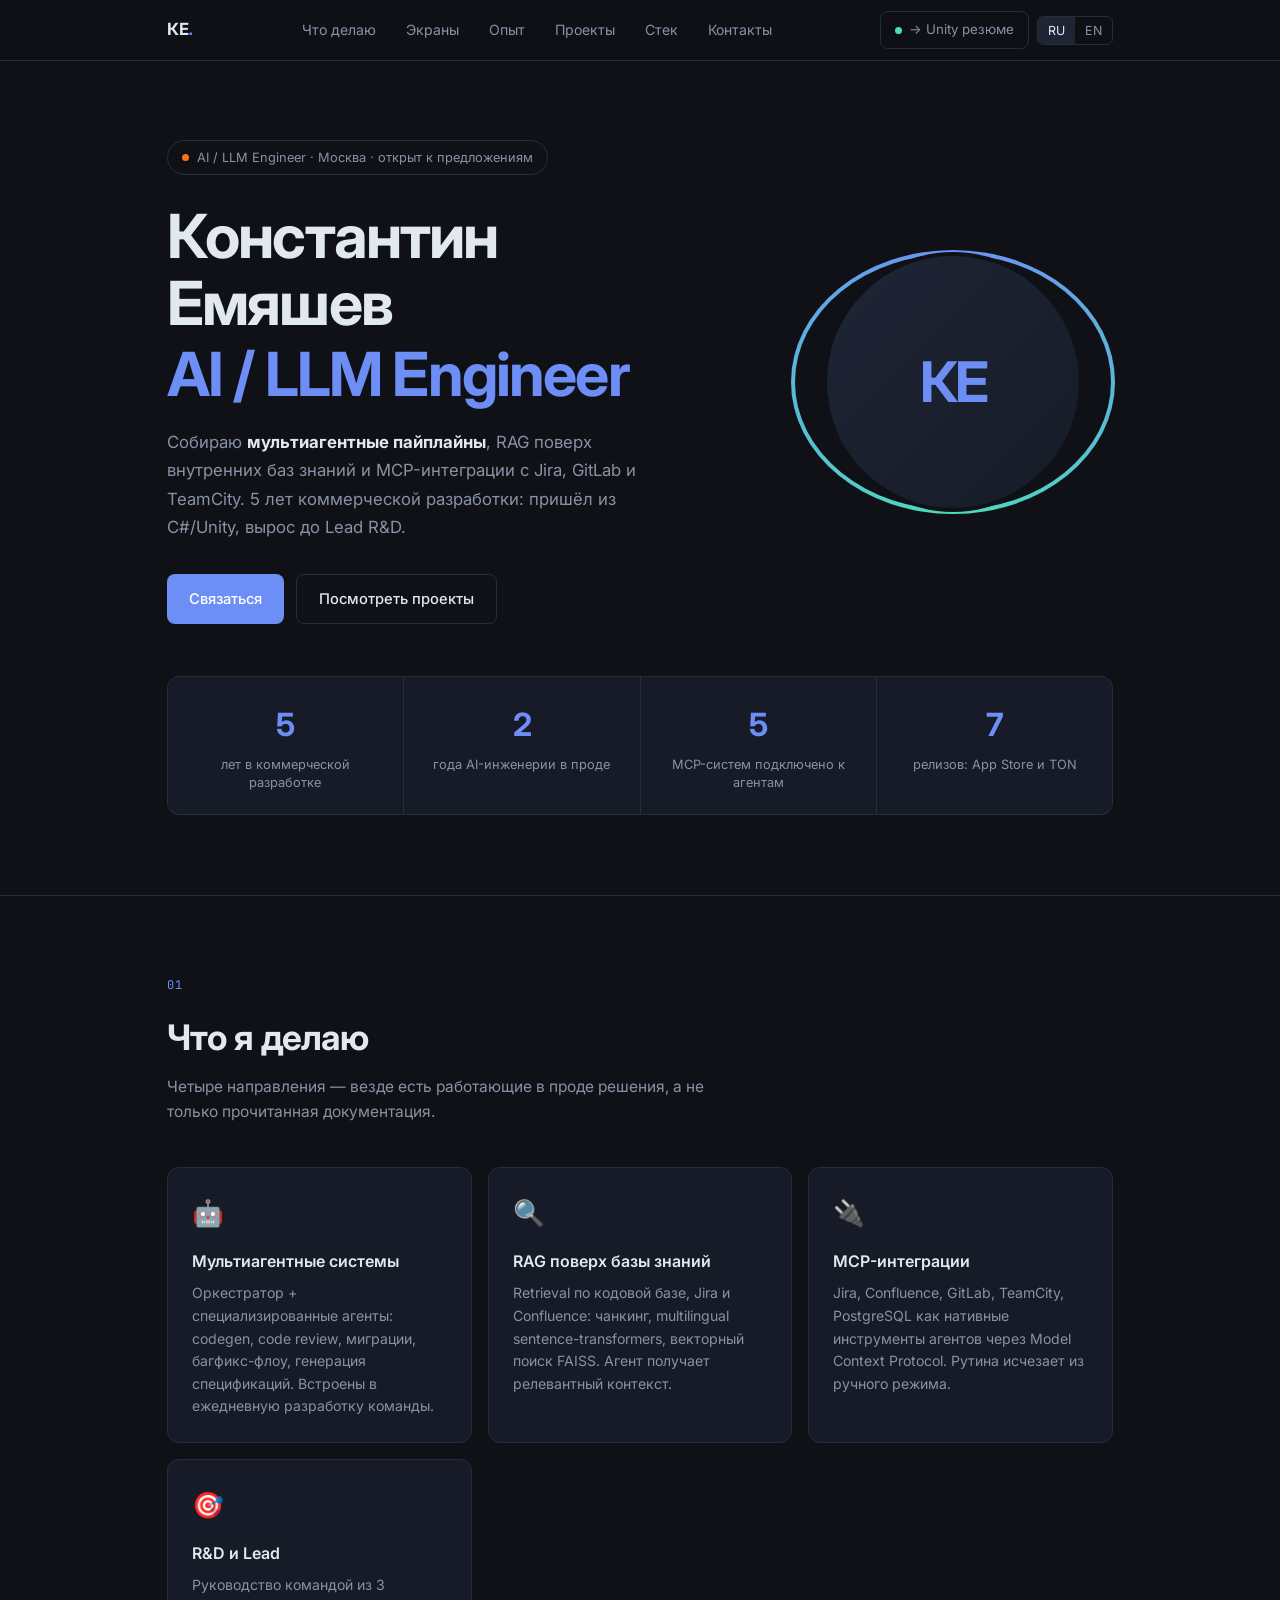
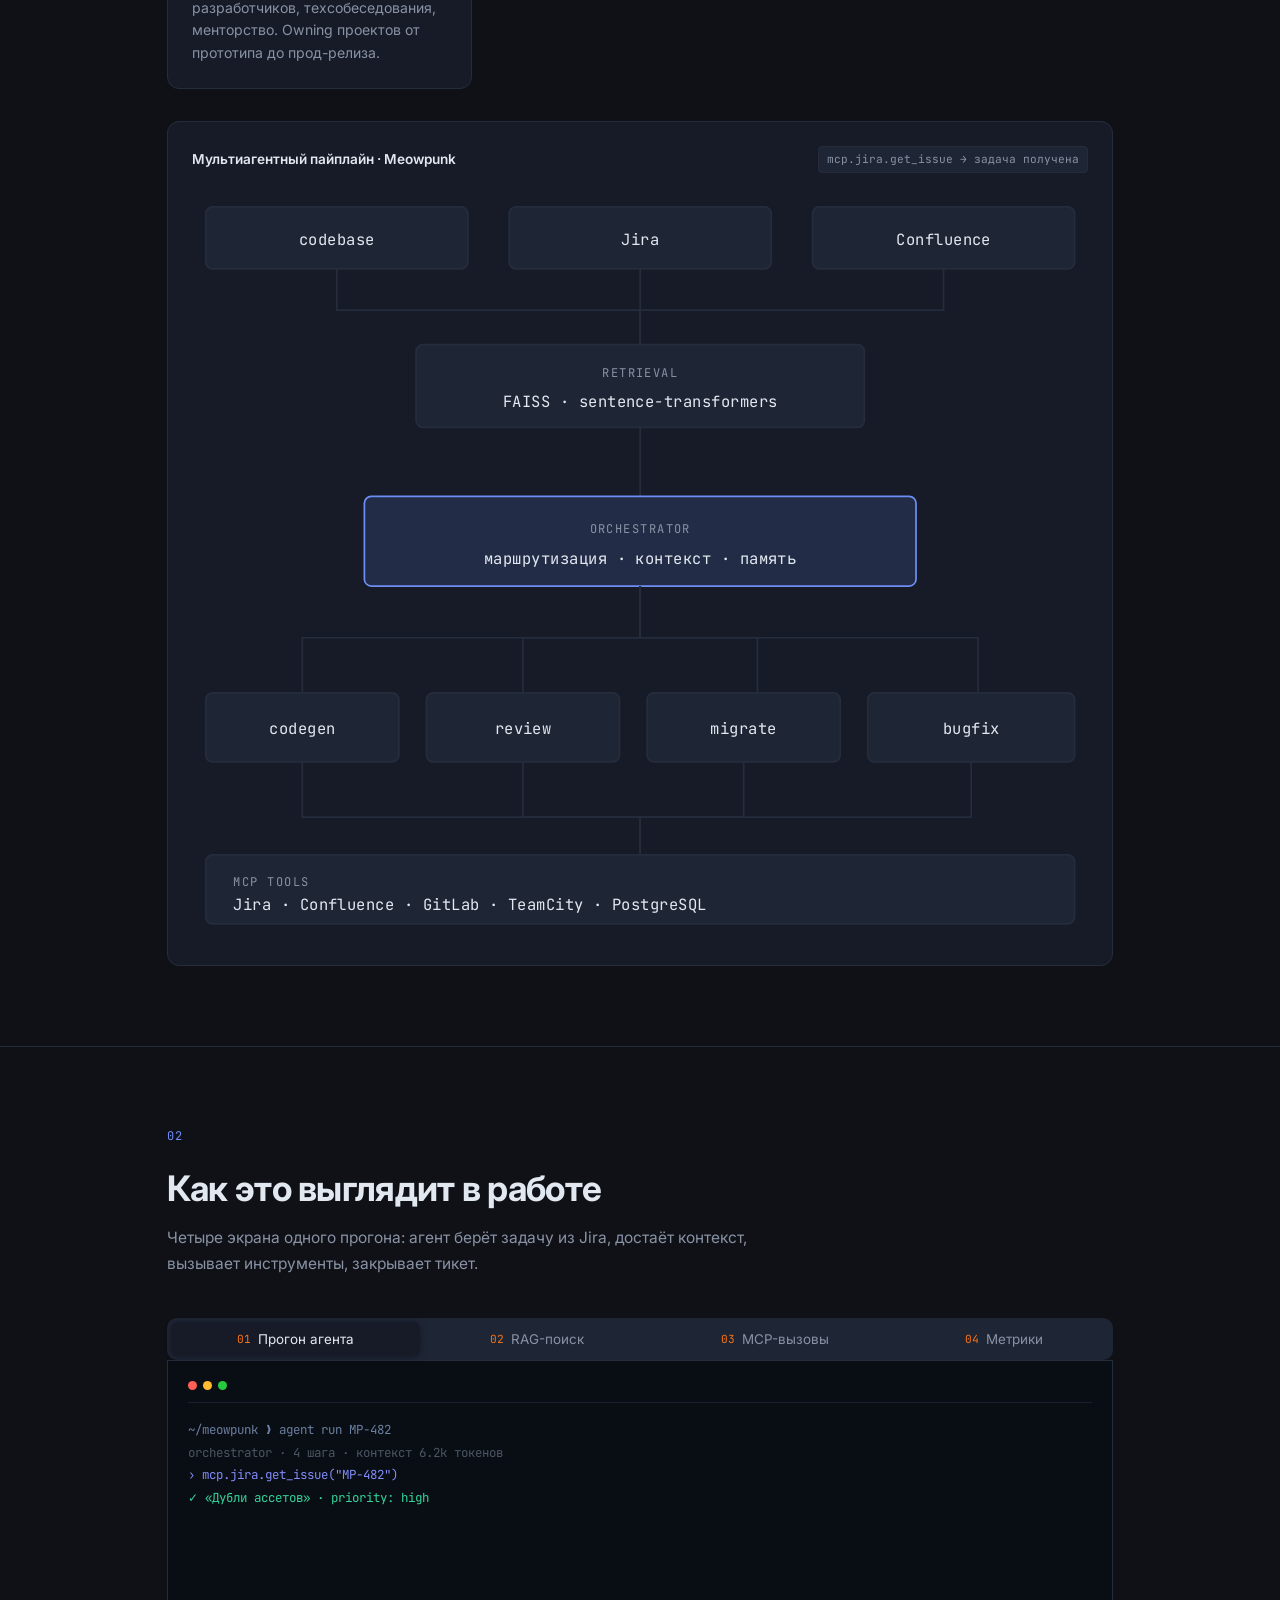
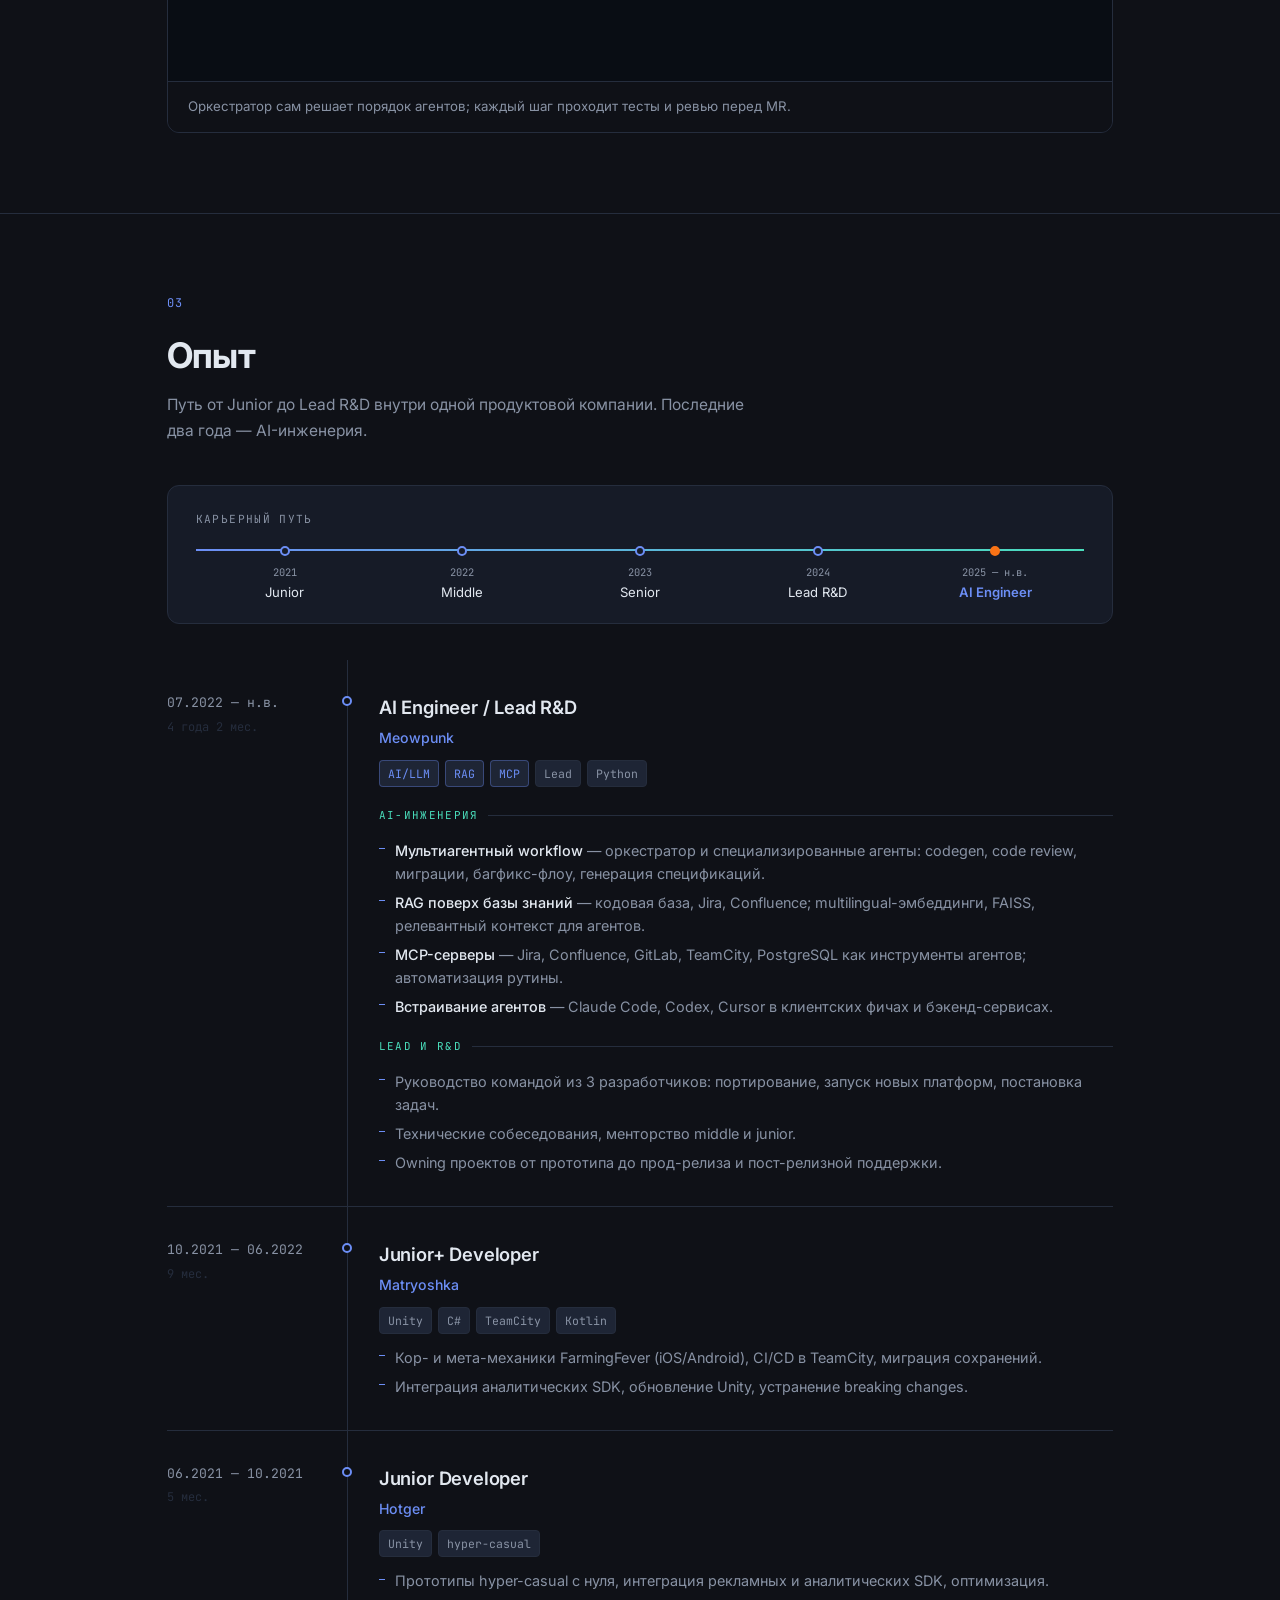
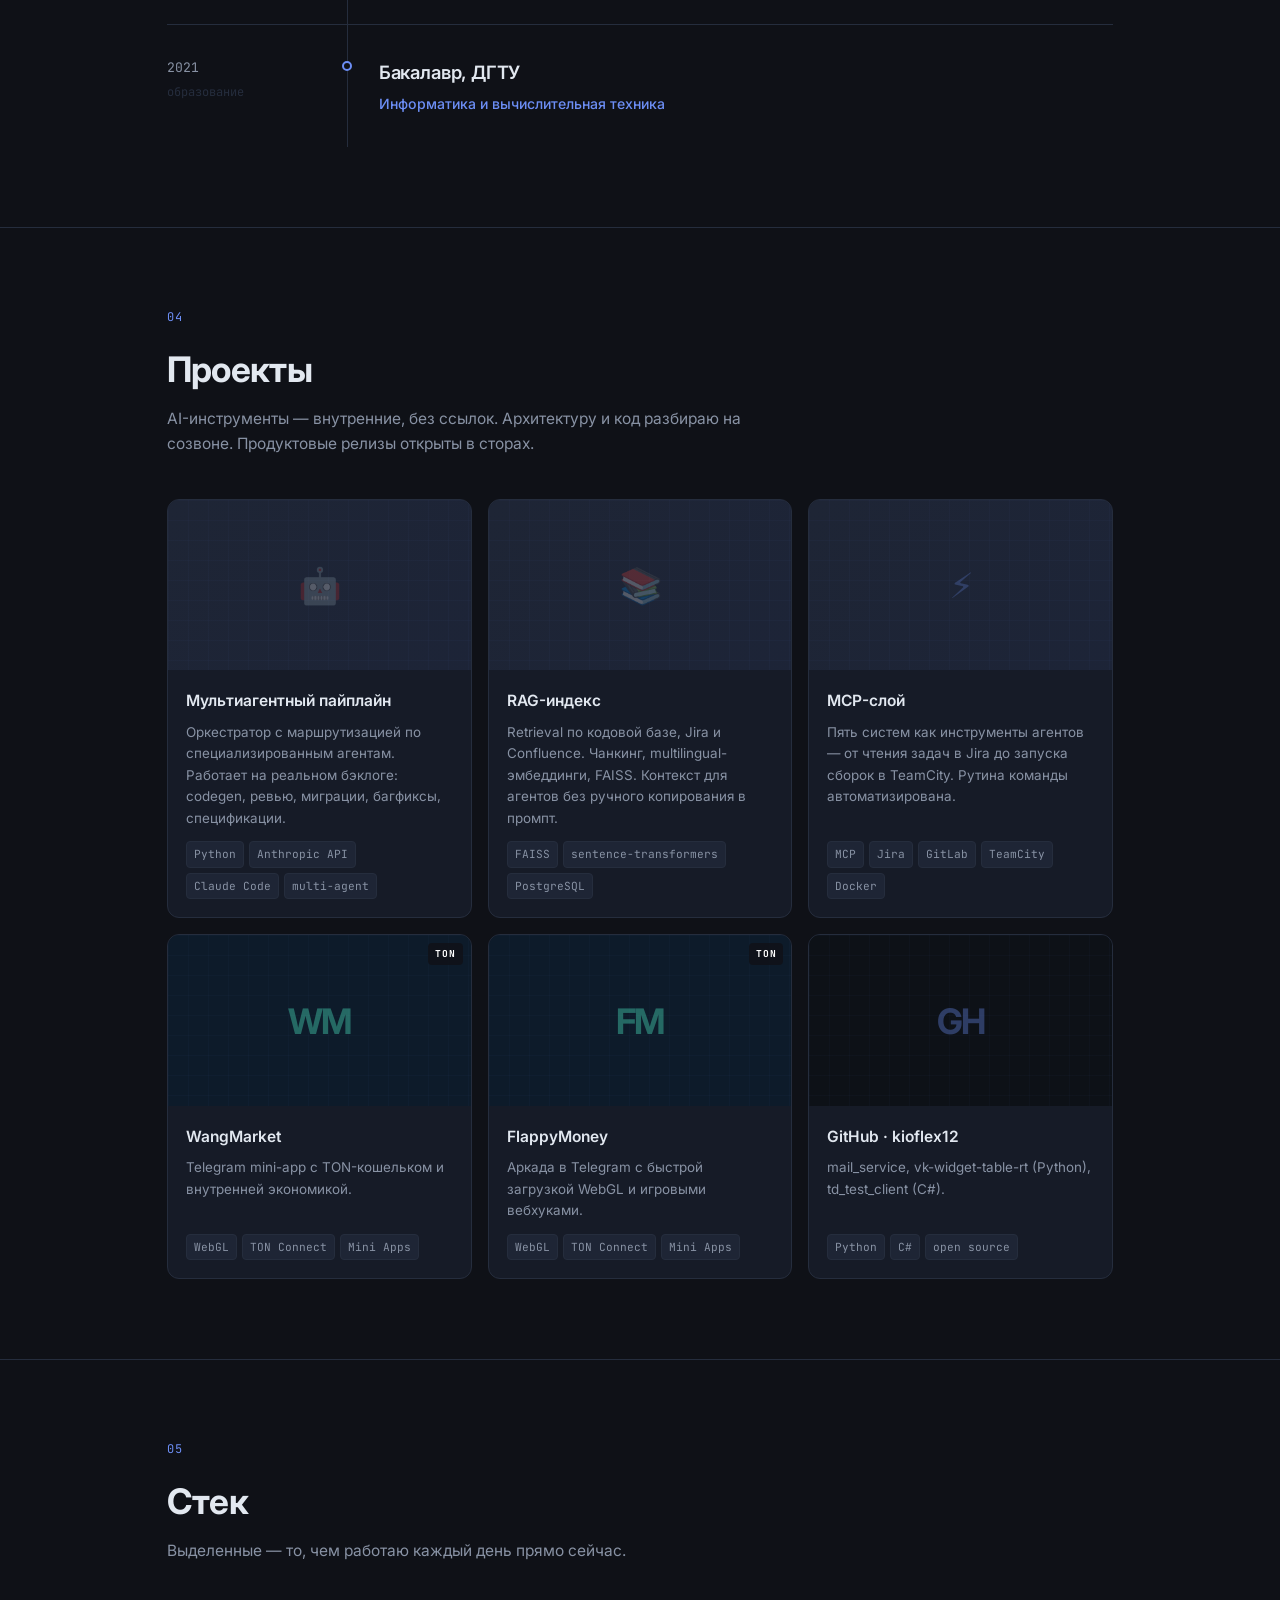
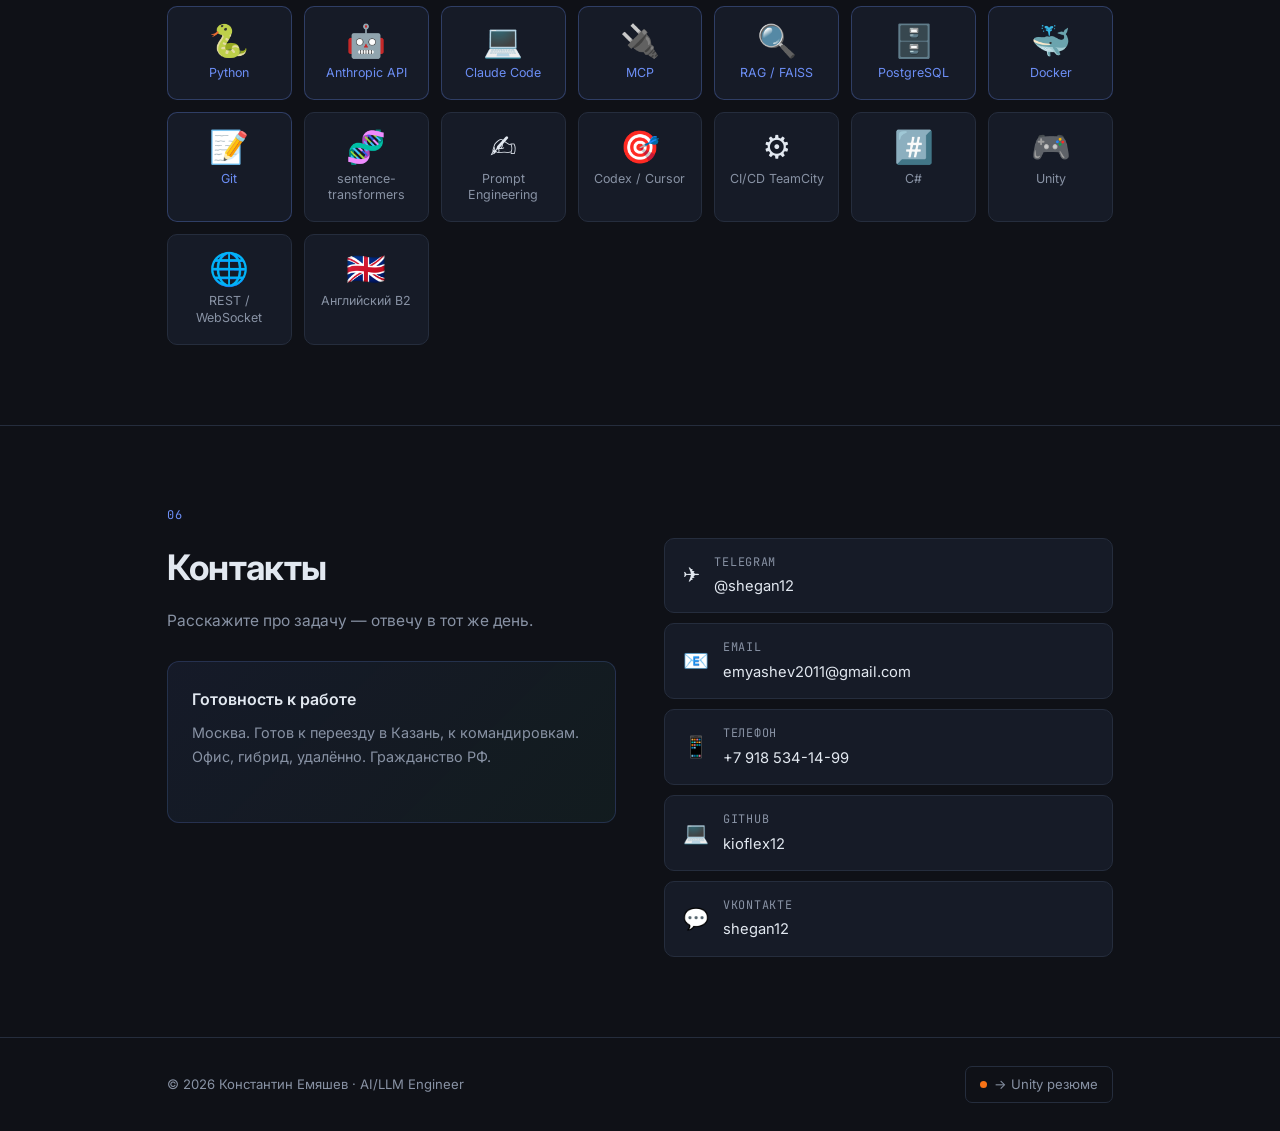
==== ai.html @ d5de6c8e "portfolio: two dark resumes (AI/LLM + Unity)" ====
<!DOCTYPE html>
<html lang="ru">
<head>
<meta charset="utf-8">
<meta name="viewport" content="width=device-width, initial-scale=1">
<meta name="color-scheme" content="dark">
<meta name="theme-color" content="#0F1117">
<title>Константин Емяшев — AI / LLM Engineer</title>
<link rel="preconnect" href="https://fonts.googleapis.com">
<link rel="preconnect" href="https://fonts.gstatic.com" crossorigin>
<link href="https://fonts.googleapis.com/css2?family=Inter:wght@300;400;500;600;700&family=JetBrains+Mono:wght@400;500&display=swap" rel="stylesheet">
<style>
*{box-sizing:border-box;margin:0;padding:0}
:root{
  --bg:#0F1117;
  --bg2:#161B27;
  --bg3:#1E2535;
  --border:#252D3D;
  --text:#E2E8F0;
  --muted:#8892A4;
  --accent:#6C8EF5;
  --accent2:#4ADEBC;
  --signal:#F97316;
  --pad:clamp(20px,6vw,80px);
  --maxw:1100px;
}
::selection{background:rgba(108,142,245,.35);color:#fff}
::-webkit-scrollbar{width:11px;height:11px}
::-webkit-scrollbar-track{background:#0F1117}
::-webkit-scrollbar-thumb{background:#2A3346;border-radius:6px;border:2px solid #0F1117}
::-webkit-scrollbar-thumb:hover{background:#3A4560}
html{scrollbar-color:#2A3346 #0F1117}
html{scroll-behavior:smooth;background:#0F1117;color-scheme:dark;-webkit-tap-highlight-color:rgba(108,142,245,.25)}
body{background:var(--bg);color:var(--text);font-family:'Inter',system-ui,sans-serif;font-size:16px;line-height:1.65;-webkit-font-smoothing:antialiased;overflow-x:hidden}
a{color:inherit;text-decoration:none}
img{display:block;max-width:100%}
.wrap{max-width:var(--maxw);margin:0 auto;padding:0 var(--pad)}

/* ── NAV ── */
nav{
  position:fixed;top:0;left:0;right:0;z-index:100;
  background:rgba(15,17,23,.85);backdrop-filter:blur(16px);
  border-bottom:1px solid var(--border);
}
.nav-in{
  max-width:var(--maxw);margin:0 auto;padding:0 var(--pad);
  height:60px;display:flex;align-items:center;gap:8px;
}
.nav-logo{font-weight:700;font-size:1.05rem;letter-spacing:-.01em;flex:none}
.nav-logo span{color:var(--accent)}
.nav-links{display:flex;gap:2px;margin:0 auto}
.nav-links a{
  padding:7px 14px;border-radius:6px;font-size:.88rem;color:var(--muted);
  transition:background .2s,color .2s;
}
.nav-links a:hover,.nav-links a.active{background:var(--bg3);color:var(--text)}
.nav-switch a{
  display:inline-flex;align-items:center;gap:7px;
  padding:7px 14px;border:1px solid var(--border);border-radius:8px;
  font-size:.83rem;color:var(--muted);transition:.2s;
}
.nav-switch a:hover{border-color:var(--accent2);color:var(--accent2)}
.nav-switch .pip{width:7px;height:7px;border-radius:50%;background:#4ADEBC;flex:none}
.lang-sw{display:flex;border:1px solid var(--border);border-radius:6px;overflow:hidden}
.lang-sw button{background:none;border:0;padding:6px 10px;cursor:pointer;color:var(--muted);font-size:.78rem;font-family:inherit;transition:.18s}
.lang-sw button.on{background:var(--bg3);color:var(--text)}
#progress{position:fixed;top:0;left:0;height:2px;background:var(--accent);z-index:200;width:0;transition:width .08s linear}

/* ── HERO ── */
#home{padding:140px 0 80px}
.hero-grid{display:grid;grid-template-columns:1fr 320px;gap:64px;align-items:center}
.hero-eyebrow{
  display:inline-flex;align-items:center;gap:8px;
  border:1px solid var(--border);border-radius:20px;padding:6px 14px;
  font-size:.8rem;color:var(--muted);margin-bottom:28px;
}
.hero-eyebrow .dot{width:7px;height:7px;border-radius:50%;background:var(--signal);animation:pulse 2s ease-out infinite}
@keyframes pulse{0%{box-shadow:0 0 0 0 rgba(249,115,22,.5)}70%{box-shadow:0 0 0 10px transparent}100%{box-shadow:0 0 0 0 transparent}}
h1{font-size:clamp(2.4rem,5.5vw,3.8rem);font-weight:700;line-height:1.1;letter-spacing:-.03em}
h1 .name{display:block}
h1 .role-line{display:block;color:var(--accent);margin-top:4px}
.hero-sub{margin-top:20px;color:var(--muted);max-width:44ch;font-size:1.05rem;line-height:1.7}
.hero-sub b{color:var(--text)}
.hero-cta{display:flex;gap:12px;margin-top:32px;flex-wrap:wrap}
.btn{
  display:inline-flex;align-items:center;gap:8px;padding:12px 22px;border-radius:8px;
  font-size:.92rem;font-weight:500;font-family:inherit;cursor:pointer;border:0;transition:.2s;
}
.btn-primary{background:var(--accent);color:#fff}
.btn-primary:hover{background:#5A7BE8;transform:translateY(-1px)}
.btn-outline{background:transparent;border:1px solid var(--border);color:var(--text)}
.btn-outline:hover{border-color:var(--accent);color:var(--accent)}
.salary-badge{
  display:inline-flex;align-items:baseline;gap:8px;margin-top:22px;
  background:linear-gradient(135deg,rgba(108,142,245,.12),rgba(74,222,188,.08));
  border:1px solid rgba(108,142,245,.25);border-radius:10px;padding:12px 18px;
}
.salary-badge .amount{font-size:1.6rem;font-weight:700;letter-spacing:-.02em;color:var(--accent)}
.salary-badge .label{font-size:.78rem;color:var(--muted)}

/* avatar */
.avatar-wrap{position:relative;display:flex;justify-content:center}
.avatar-wrap::before{
  content:"";position:absolute;inset:-2px;border-radius:50%;
  background:conic-gradient(var(--accent),var(--accent2),var(--accent));
  animation:spin 8s linear infinite;
}
@keyframes spin{to{transform:rotate(360deg)}}
.avatar-wrap::after{content:"";position:absolute;inset:2px;border-radius:50%;background:var(--bg)}
.avatar{
  width:260px;height:260px;border-radius:50%;object-fit:cover;
  position:relative;z-index:1;background:var(--bg3);
  display:flex;align-items:center;justify-content:center;font-size:5rem;
}
.avatar-placeholder{
  width:260px;height:260px;border-radius:50%;
  background:linear-gradient(135deg,var(--bg3),var(--bg2));
  border:4px solid var(--bg);position:relative;z-index:1;
  display:flex;align-items:center;justify-content:center;
  font-size:3.5rem;font-weight:700;color:var(--accent);letter-spacing:-.05em;
}

/* stats row */
.stats{display:grid;grid-template-columns:repeat(4,1fr);gap:1px;background:var(--border);border:1px solid var(--border);border-radius:12px;overflow:hidden;margin-top:52px}
.stat{background:var(--bg2);padding:22px 18px;text-align:center}
.stat .n{font-size:2rem;font-weight:700;letter-spacing:-.03em;color:var(--accent)}
.stat .l{font-size:.8rem;color:var(--muted);margin-top:4px;line-height:1.4}

/* ── SECTIONS ── */
section{padding:80px 0;border-top:1px solid var(--border)}
.sec-label{font-size:.75rem;font-family:'JetBrains Mono',monospace;letter-spacing:.14em;text-transform:uppercase;color:var(--accent);margin-bottom:12px}
h2{font-size:clamp(1.6rem,3vw,2.2rem);font-weight:700;letter-spacing:-.02em;margin-bottom:8px}
.sec-sub{color:var(--muted);max-width:58ch;margin-bottom:42px;font-size:.97rem}

/* cap cards */
.cap-grid{display:grid;grid-template-columns:repeat(auto-fit,minmax(240px,1fr));gap:16px}
.cap-card{
  background:var(--bg2);border:1px solid var(--border);border-radius:12px;
  padding:24px;position:relative;overflow:hidden;transition:border-color .25s,transform .25s;
}
.cap-card::before{content:"";position:absolute;inset:0;background:linear-gradient(135deg,rgba(108,142,245,.06),transparent);opacity:0;transition:opacity .3s}
.cap-card:hover{border-color:var(--accent);transform:translateY(-3px)}
.cap-card:hover::before{opacity:1}
.cap-icon{font-size:1.6rem;margin-bottom:14px}
.cap-card h3{font-size:1rem;font-weight:600;margin-bottom:8px}
.cap-card p{font-size:.88rem;color:var(--muted);line-height:1.6}

/* pipeline diagram */
.pipeline-wrap{background:var(--bg2);border:1px solid var(--border);border-radius:12px;padding:24px;margin-top:40px}
.pipeline-head{display:flex;justify-content:space-between;align-items:center;margin-bottom:20px}
.pipeline-head .title{font-size:.85rem;font-weight:600}
.pipeline-head .badge{font-family:'JetBrains Mono',monospace;font-size:.7rem;color:var(--muted);background:var(--bg3);border:1px solid var(--border);padding:3px 8px;border-radius:4px}
svg.pipe{width:100%;height:auto}
.pipe text{font-family:'JetBrains Mono',monospace;fill:var(--text)}
.pipe .box{fill:var(--bg3);stroke:var(--border);stroke-width:1;rx:4}
.pipe .lbl{font-size:9px;letter-spacing:.03em}
.pipe .cap{font-size:7px;letter-spacing:.12em;fill:var(--muted)}
.pipe .edge{stroke:var(--border);stroke-width:1;fill:none}
.pipe .pulse{stroke:var(--signal);stroke-width:2;fill:none;stroke-linecap:round;stroke-dasharray:12 400;opacity:0;animation:flow 5.5s linear infinite;animation-delay:var(--d,0s)}
@keyframes flow{0%{stroke-dashoffset:0;opacity:0}3%{opacity:1}18%{stroke-dashoffset:-412;opacity:1}21%,100%{stroke-dashoffset:-412;opacity:0}}
.pnode .box{animation:glow 5.5s ease-in-out infinite;animation-delay:var(--d,0s)}
@keyframes glow{0%,10%{stroke:var(--border);fill:var(--bg3)}15%,28%{stroke:var(--accent);fill:rgba(108,142,245,.12)}38%,100%{stroke:var(--border);fill:var(--bg3)}}
.orch .box{fill:rgba(108,142,245,.15);stroke:var(--accent)}
.orch text{fill:var(--text)}
.log-line{border-top:1px solid var(--border);margin-top:16px;padding-top:12px;font-family:'JetBrains Mono',monospace;font-size:.72rem;color:var(--muted);display:flex;gap:8px}
.log-line .caret{color:var(--signal)}

/* ── screens / tabs ── */
.tabs{display:flex;gap:4px;background:var(--bg3);border-radius:10px;padding:4px;margin-bottom:0;flex-wrap:wrap}
.tab-btn{
  flex:1 1 auto;padding:9px 16px;border:0;background:transparent;border-radius:7px;
  font-family:inherit;font-size:.84rem;color:var(--muted);cursor:pointer;
  transition:background .2s,color .2s;display:flex;align-items:center;gap:7px;justify-content:center;
}
.tab-btn:hover{color:var(--text)}
.tab-btn.on{background:var(--bg2);color:var(--text);box-shadow:0 1px 6px rgba(0,0,0,.35)}
.tab-btn .num{font-family:'JetBrains Mono',monospace;font-size:.7rem;color:var(--signal)}
.screen-wrap{background:var(--bg2);border:1px solid var(--border);border-radius:0 0 12px 12px;overflow:hidden}
.scr-pane{display:none}
.scr-pane.on{display:block;animation:fadeup .4s ease}
@keyframes fadeup{from{opacity:0;transform:translateY(8px)}to{opacity:1;transform:none}}
.pane-foot{padding:14px 20px;border-top:1px solid var(--border);font-size:.83rem;color:var(--muted);background:var(--bg)}
/* terminal */
.term{background:#090D14;padding:20px;min-height:320px;font-family:'JetBrains Mono',monospace;font-size:.78rem;line-height:1.8;color:#C8D3E0}
.term-bar{display:flex;gap:6px;align-items:center;margin-bottom:16px;padding-bottom:12px;border-bottom:1px solid #1A2030}
.term-bar .tb{width:9px;height:9px;border-radius:50%}
.term .u{color:#6B7FA0}.term .u b{color:#E2E8F0}
.term .ag{color:#818CF8}.term .ok{color:#34D399}.term .wr{color:#FBBF24}.term .dim{color:#4B5563}
.cur{display:inline-block;width:8px;height:1.1em;background:var(--signal);vertical-align:-2px;animation:blink 1s steps(2) infinite}
@keyframes blink{50%{opacity:0}}
/* rag */
.rag-pane{padding:20px;min-height:320px}
.rag-q{display:flex;align-items:center;gap:10px;background:var(--bg);border:1px solid var(--border);border-radius:8px;padding:11px 14px;font-family:'JetBrains Mono',monospace;font-size:.8rem;margin-bottom:14px}
.rag-q .icon{color:var(--accent);flex:none}
.rag-meta{display:flex;gap:16px;flex-wrap:wrap;font-family:'JetBrains Mono',monospace;font-size:.72rem;color:var(--muted);margin-bottom:16px}
.rag-meta b{color:var(--text)}
.chunk{display:grid;grid-template-columns:76px 1fr 110px 50px;gap:10px;align-items:center;padding:9px 0;border-top:1px solid var(--border);font-size:.82rem}
.chunk .src{font-family:'JetBrains Mono',monospace;font-size:.62rem;letter-spacing:.07em;text-transform:uppercase;background:var(--bg);border:1px solid var(--border);padding:3px 6px;text-align:center;color:var(--muted);border-radius:4px}
.chunk .pth{font-family:'JetBrains Mono',monospace;font-size:.74rem;overflow:hidden;text-overflow:ellipsis;white-space:nowrap;color:var(--text)}
.chunk .bar{height:5px;background:var(--bg3);border-radius:3px;overflow:hidden}
.chunk .bar i{display:block;height:100%;width:0;background:var(--accent);border-radius:3px;transition:width 1.1s cubic-bezier(.2,.8,.2,1);transition-delay:var(--bd,0s)}
.scr-pane.on .chunk .bar i{width:var(--w)}
.chunk .sc{font-family:'JetBrains Mono',monospace;font-size:.74rem;color:var(--accent);text-align:right}
.chunk.cut{opacity:.35}
/* mcp */
.mcp-pane{display:grid;grid-template-columns:160px 1fr;min-height:320px}
.mcp-side{border-right:1px solid var(--border);padding:14px 0;background:var(--bg)}
.mcp-side .lbl{font-family:'JetBrains Mono',monospace;font-size:.65rem;letter-spacing:.12em;text-transform:uppercase;color:var(--muted);padding:0 14px 10px}
.mcp-side button{width:100%;text-align:left;background:none;border:0;border-left:2px solid transparent;cursor:pointer;padding:9px 14px;font-family:'JetBrains Mono',monospace;font-size:.75rem;color:var(--muted);transition:.18s}
.mcp-side button:hover{color:var(--text);background:rgba(255,255,255,.03)}
.mcp-side button.on{border-left-color:var(--signal);color:var(--text);background:rgba(255,255,255,.04)}
.mcp-body{padding:18px;display:flex;flex-direction:column;gap:12px;min-width:0}
.mcp-row{display:flex;gap:16px;font-family:'JetBrains Mono',monospace;font-size:.75rem;color:var(--muted);flex-wrap:wrap}
.mcp-row b{color:var(--accent2)}
.code-head{font-family:'JetBrains Mono',monospace;font-size:.65rem;letter-spacing:.12em;text-transform:uppercase;color:var(--muted);margin-bottom:4px}
pre.code{background:var(--bg);border:1px solid var(--border);border-radius:6px;padding:12px 14px;font-family:'JetBrains Mono',monospace;font-size:.74rem;line-height:1.7;overflow-x:auto;margin:0;color:#C8D3E0}
pre.code .k{color:#818CF8}pre.code .s{color:#34D399}pre.code .n{color:#FBBF24}
/* metrics */
.mx-pane{padding:22px;min-height:320px;display:grid;gap:22px;align-content:center}
.mx-row{display:grid;grid-template-columns:180px 1fr;gap:18px;align-items:center}
.mx-label{font-size:.9rem;font-weight:500}
.mx-sub{font-size:.78rem;color:var(--muted);margin-top:3px}
.bars-wrap{display:grid;gap:8px}
.bar-row{display:grid;grid-template-columns:56px 1fr 80px;gap:10px;align-items:center;font-family:'JetBrains Mono',monospace;font-size:.73rem;color:var(--muted)}
.bar-track{height:18px;background:var(--bg3);border-radius:4px;overflow:hidden}
.bar-fill{height:100%;width:0;border-radius:4px;background:var(--muted);transition:width 1.1s cubic-bezier(.2,.8,.2,1);transition-delay:var(--bd,0s)}
.bar-fill.hi{background:linear-gradient(90deg,var(--accent),var(--accent2))}
.scr-pane.on .bar-fill{width:var(--w)}
.bar-val{text-align:right;color:var(--text)}

/* ── EXPERIENCE ── */
.timeline{display:grid;gap:0}
.job{display:grid;grid-template-columns:180px 1fr;gap:32px;padding:32px 0;border-top:1px solid var(--border);position:relative}
.job::before{content:"";position:absolute;left:180px;top:0;bottom:0;width:1px;background:var(--border)}
.job:first-child{border-top:0}
.job-when{padding-right:24px}
.job-when .period{font-size:.82rem;color:var(--muted);font-family:'JetBrains Mono',monospace}
.job-when .dur{font-size:.75rem;color:var(--border);margin-top:4px;font-family:'JetBrains Mono',monospace}
.job-dot{width:10px;height:10px;border-radius:50%;border:2px solid var(--accent);background:var(--bg);position:absolute;left:175px;top:36px}
.job h3{font-size:1.15rem;font-weight:600;letter-spacing:-.01em}
.job .co{color:var(--accent);font-size:.88rem;margin-top:4px;font-weight:500}
.job-tags{display:flex;gap:6px;flex-wrap:wrap;margin-top:10px}
.tag{font-size:.72rem;font-family:'JetBrains Mono',monospace;background:var(--bg3);border:1px solid var(--border);padding:3px 8px;border-radius:4px;color:var(--muted)}
.tag.hi{border-color:rgba(108,142,245,.35);color:var(--accent)}
ul.jlist{margin-top:14px;list-style:none;display:grid;gap:6px}
ul.jlist li{font-size:.9rem;color:var(--muted);padding-left:16px;position:relative;line-height:1.6}
ul.jlist li::before{content:"";position:absolute;left:0;top:.65em;width:6px;height:1px;background:var(--accent)}
ul.jlist li b{color:var(--text);font-weight:500}
.job-sub{font-family:'JetBrains Mono',monospace;font-size:.68rem;letter-spacing:.12em;text-transform:uppercase;color:var(--accent2);margin-top:20px;margin-bottom:8px;display:flex;align-items:center;gap:10px}
.job-sub::after{content:"";height:1px;background:var(--border);flex:1}
.track-wrap{background:var(--bg2);border:1px solid var(--border);border-radius:12px;padding:24px 28px 22px;margin-bottom:36px}
.track-label{font-family:'JetBrains Mono',monospace;font-size:.7rem;letter-spacing:.12em;text-transform:uppercase;color:var(--muted);margin-bottom:20px}
.track-rail{position:relative;height:2px;background:var(--border)}
.track-rail .fill{position:absolute;inset:0;width:0;background:linear-gradient(90deg,var(--accent),var(--accent2));transition:width 1.6s cubic-bezier(.3,.8,.2,1) .1s}
.track-wrap.go .fill{width:100%}
.track-pts{display:grid;grid-template-columns:repeat(5,1fr);margin-top:-5px}
.track-pt{text-align:center}
.track-pt .dot{width:10px;height:10px;border:2px solid var(--border);background:var(--bg2);border-radius:50%;margin:0 auto;transform:scale(.4);transition:transform .4s,border-color .4s;transition-delay:var(--td)}
.track-wrap.go .dot{transform:scale(1);border-color:var(--accent)}
.track-pt.last .dot{background:var(--signal)}
.track-wrap.go .track-pt.last .dot{border-color:var(--signal)}
.track-pt .yr{font-family:'JetBrains Mono',monospace;font-size:.65rem;color:var(--muted);margin-top:8px;display:block}
.track-pt .rl{font-size:.82rem;color:var(--text);margin-top:3px;display:block;line-height:1.3}
.track-pt.last .rl{color:var(--accent);font-weight:600}

/* ── PROJECTS ── */
.proj-grid{display:grid;grid-template-columns:repeat(auto-fill,minmax(280px,1fr));gap:16px}
.proj-card{
  background:var(--bg2);border:1px solid var(--border);border-radius:12px;
  overflow:hidden;text-decoration:none;display:flex;flex-direction:column;
  transition:border-color .25s,transform .25s;
}
.proj-card:hover{border-color:var(--accent);transform:translateY(-4px)}
.proj-cover{
  aspect-ratio:16/9;background:var(--bg3);display:flex;align-items:center;justify-content:center;
  font-size:2.2rem;font-weight:700;color:rgba(108,142,245,.25);letter-spacing:-.04em;position:relative;overflow:hidden;
  background-size:cover;background-position:center;
}
.proj-cover .cg{position:absolute;inset:0;opacity:.2;background:linear-gradient(rgba(108,142,245,.15) 1px,transparent 1px) 0 0/100% 20px,linear-gradient(90deg,rgba(108,142,245,.15) 1px,transparent 1px) 0 0/20px 100%}
.proj-cover.has-img .cg,.proj-cover.has-img .mk{display:none}
.proj-cover::after{content:"";position:absolute;inset:0;background:linear-gradient(110deg,transparent 40%,rgba(255,255,255,.08) 50%,transparent 60%);transform:translateX(-120%);transition:transform .7s ease}
.proj-card:hover .proj-cover::after{transform:translateX(120%)}
.proj-cover .pf-tag{position:absolute;top:8px;right:8px;font-family:'JetBrains Mono',monospace;font-size:.6rem;letter-spacing:.08em;text-transform:uppercase;background:rgba(15,17,23,.8);color:#fff;padding:3px 7px;border-radius:4px}
.proj-cover .mk{position:relative;z-index:1;transition:transform .4s ease}
.proj-card:hover .mk{transform:scale(1.06)}
.proj-body{padding:18px;flex:1;display:flex;flex-direction:column;gap:8px}
.proj-body h3{font-size:.97rem;font-weight:600}
.proj-body p{font-size:.84rem;color:var(--muted);line-height:1.6;flex:1}
.proj-tags{display:flex;flex-wrap:wrap;gap:5px;margin-top:4px}
.proj-tags span{font-size:.7rem;font-family:'JetBrains Mono',monospace;background:var(--bg3);border:1px solid var(--border);padding:3px 7px;border-radius:4px;color:var(--muted)}
/* internal (no link) card */
.proj-internal{cursor:default}
.proj-internal:hover{transform:none;border-color:var(--border)}
.proj-internal .proj-cover{background:linear-gradient(135deg,var(--bg3) 0%,rgba(108,142,245,.08) 100%)}

/* ── STACK ── */
.stack-grid{display:grid;grid-template-columns:repeat(auto-fill,minmax(110px,1fr));gap:12px}
.stack-item{
  background:var(--bg2);border:1px solid var(--border);border-radius:10px;
  padding:18px 12px;text-align:center;
  transition:border-color .2s,transform .2s,background .2s;
  cursor:default;
}
.stack-item:hover{border-color:var(--accent);transform:translateY(-3px);background:var(--bg3)}
.stack-icon{font-size:2rem;margin-bottom:8px;line-height:1}
.stack-name{font-size:.78rem;color:var(--muted);line-height:1.3}
.stack-item.key .stack-name{color:var(--accent)}
.stack-item.key{border-color:rgba(108,142,245,.3)}

/* ── CONTACT ── */
.contact-grid{display:grid;grid-template-columns:1fr 1fr;gap:48px;align-items:start}
.contact-text h2{margin-bottom:12px}
.contact-text p{color:var(--muted);font-size:.97rem;margin-bottom:28px}
.contact-links{display:grid;gap:10px}
.contact-link{
  display:flex;align-items:center;gap:14px;
  background:var(--bg2);border:1px solid var(--border);border-radius:10px;padding:14px 18px;
  transition:border-color .2s,transform .2s;
}
.contact-link:hover{border-color:var(--accent);transform:translateX(4px)}
.cl-icon{font-size:1.3rem;flex:none}
.cl-body .cl-label{font-size:.74rem;color:var(--muted);font-family:'JetBrains Mono',monospace;letter-spacing:.06em;text-transform:uppercase}
.cl-body .cl-val{font-size:.92rem;color:var(--text);margin-top:2px}
.avail-card{background:linear-gradient(135deg,rgba(108,142,245,.08),rgba(74,222,188,.05));border:1px solid rgba(108,142,245,.2);border-radius:12px;padding:24px;margin-top:20px}
.avail-card p{color:var(--muted);font-size:.9rem;line-height:1.7}
.avail-card .ac-head{font-weight:600;color:var(--text);margin-bottom:8px;font-size:1rem}
/* footer */
footer{border-top:1px solid var(--border);padding:28px 0}
.foot-in{display:flex;justify-content:space-between;align-items:center;flex-wrap:wrap;gap:12px}
.foot-in span{font-size:.82rem;color:var(--muted)}
.foot-other a{display:inline-flex;align-items:center;gap:7px;font-size:.83rem;color:var(--muted);border:1px solid var(--border);padding:7px 14px;border-radius:7px;transition:.2s}
.foot-other a:hover{border-color:var(--accent2);color:var(--accent2)}
.foot-other .pip2{width:7px;height:7px;border-radius:50%;background:var(--signal)}

/* reveal */
.rv{opacity:0;transform:translateY(18px);transition:opacity .65s ease,transform .65s ease;transition-delay:var(--rd,0s)}
.rv.in{opacity:1;transform:none}

/* responsive */
@media(max-width:860px){
  .hero-grid{grid-template-columns:1fr}
  .avatar-wrap{display:none}
  .stats{grid-template-columns:repeat(2,1fr)}
  .job{grid-template-columns:1fr;gap:12px}
  .job::before,.job-dot{display:none}
  .nav-links{display:none}
  .contact-grid{grid-template-columns:1fr}
  .mcp-pane{grid-template-columns:1fr}
  .mcp-side{border-right:0;border-bottom:1px solid var(--border);display:flex;flex-wrap:wrap;padding:10px}
  .mcp-side button{width:auto;border-left:0;border-bottom:2px solid transparent;padding:7px 10px}
  .mcp-side button.on{border-left:0;border-bottom-color:var(--signal)}
  .mcp-side .lbl{display:none}
  .chunk{grid-template-columns:64px 1fr 46px}
  .chunk .bar{display:none}
  .mx-row{grid-template-columns:1fr;gap:10px}
  .track-pts{font-size:.7rem}
}
@media(prefers-reduced-motion:reduce){
  *{animation-duration:.001s!important;transition-duration:.001s!important}
  .rv{opacity:1;transform:none}
}
</style>
</head>
<body>
<div id="progress"></div>
<nav>
  <div class="nav-in">
    <a class="nav-logo" href="#home">КЕ<span>.</span></a>
    <div class="nav-links">
      <a href="#cap" data-i="n1">Что делаю</a>
      <a href="#screens" data-i="n2">Экраны</a>
      <a href="#exp" data-i="n3">Опыт</a>
      <a href="#proj" data-i="n4">Проекты</a>
      <a href="#stack" data-i="n5">Стек</a>
      <a href="#contact" data-i="n6">Контакты</a>
    </div>
    <div class="nav-switch">
      <a href="unity.html"><span class="pip"></span><span data-i="sw">→ Unity резюме</span></a>
    </div>
    <div class="lang-sw">
      <button class="on" id="ru">RU</button>
      <button id="en">EN</button>
    </div>
  </div>
</nav>

<!-- ═══ HERO ═══ -->
<section id="home" style="border-top:0">
<div class="wrap">
  <div class="hero-grid">
    <div>
      <div class="hero-eyebrow"><span class="dot"></span><span data-i="ey">AI / LLM Engineer · Москва · открыт к предложениям</span></div>
      <h1>
        <span class="name">Константин Емяшев</span>
        <span class="role-line" data-i="h1role">AI / LLM Engineer</span>
      </h1>
      <p class="hero-sub rv" style="--rd:.2s" data-i="sub">Собираю <b>мультиагентные пайплайны</b>, RAG поверх внутренних баз знаний и MCP-интеграции с Jira, GitLab и TeamCity. 5 лет коммерческой разработки: пришёл из C#/Unity, вырос до Lead R&D.</p>
      <div class="hero-cta rv" style="--rd:.4s">
        <a href="#contact" class="btn btn-primary" data-i="cta1">Связаться</a>
        <a href="#proj" class="btn btn-outline" data-i="cta2">Посмотреть проекты</a>
      </div>
    </div>
    <div class="avatar-wrap rv" style="--rd:.15s">
      <div class="avatar-placeholder" id="avatarBox">КЕ</div>
    </div>
  </div>
  <div class="stats rv" style="--rd:.5s">
    <div class="stat"><div class="n" data-count="5">0</div><div class="l" data-i="s1">лет в коммерческой разработке</div></div>
    <div class="stat"><div class="n" data-count="2">0</div><div class="l" data-i="s2">года AI-инженерии в проде</div></div>
    <div class="stat"><div class="n" data-count="5">0</div><div class="l" data-i="s3">MCP-систем подключено к агентам</div></div>
    <div class="stat"><div class="n" data-count="7">0</div><div class="l" data-i="s4">релизов: App Store и TON</div></div>
  </div>
</div>
</section>

<!-- ═══ CAPABILITIES ═══ -->
<section id="cap">
<div class="wrap">
  <div class="rv"><div class="sec-label">01</div>
  <h2 data-i="h-cap">Что я делаю</h2>
  <p class="sec-sub" data-i="sub-cap">Четыре направления — везде есть работающие в проде решения, а не только прочитанная документация.</p></div>
  <div class="cap-grid rv">
    <div class="cap-card"><div class="cap-icon">🤖</div><h3 data-i="c1h">Мультиагентные системы</h3><p data-i="c1p">Оркестратор + специализированные агенты: codegen, code review, миграции, багфикс-флоу, генерация спецификаций. Встроены в ежедневную разработку команды.</p></div>
    <div class="cap-card"><div class="cap-icon">🔍</div><h3 data-i="c2h">RAG поверх базы знаний</h3><p data-i="c2p">Retrieval по кодовой базе, Jira и Confluence: чанкинг, multilingual sentence-transformers, векторный поиск FAISS. Агент получает релевантный контекст.</p></div>
    <div class="cap-card"><div class="cap-icon">🔌</div><h3 data-i="c3h">MCP-интеграции</h3><p data-i="c3p">Jira, Confluence, GitLab, TeamCity, PostgreSQL как нативные инструменты агентов через Model Context Protocol. Рутина исчезает из ручного режима.</p></div>
    <div class="cap-card"><div class="cap-icon">🎯</div><h3 data-i="c4h">R&D и Lead</h3><p data-i="c4p">Руководство командой из 3 разработчиков, техсобеседования, менторство. Owning проектов от прототипа до прод-релиза.</p></div>
  </div>

  <!-- pipeline -->
  <div class="pipeline-wrap rv" style="margin-top:32px">
    <div class="pipeline-head">
      <span class="title" data-i="pip-title">Мультиагентный пайплайн · Meowpunk</span>
      <span class="badge" id="logbadge">rag.search → 6 chunks</span>
    </div>
    <svg class="pipe" viewBox="0 0 520 430" aria-hidden="true">
      <g class="pnode" style="--d:0s">
        <rect class="box" x="8" y="8" width="152" height="36" rx="4"/><text class="lbl" x="84" y="30" text-anchor="middle">codebase</text>
        <rect class="box" x="184" y="8" width="152" height="36" rx="4"/><text class="lbl" x="260" y="30" text-anchor="middle">Jira</text>
        <rect class="box" x="360" y="8" width="152" height="36" rx="4"/><text class="lbl" x="436" y="30" text-anchor="middle">Confluence</text>
      </g>
      <path class="edge" d="M84 44 V68 H260 V88"/><path class="edge" d="M260 44 V88"/><path class="edge" d="M436 44 V68 H260 V88"/>
      <path class="pulse" pathLength="400" style="--d:0s" d="M84 44 V68 H260 V88"/>
      <path class="pulse" pathLength="400" style="--d:.08s" d="M436 44 V68 H260 V88"/>
      <g class="pnode" style="--d:.8s">
        <rect class="box" x="130" y="88" width="260" height="48" rx="4"/>
        <text class="cap" x="260" y="107" text-anchor="middle">RETRIEVAL</text>
        <text class="lbl" x="260" y="124" text-anchor="middle">FAISS · sentence-transformers</text>
      </g>
      <path class="edge" d="M260 136 V176"/><path class="pulse" pathLength="400" style="--d:1.5s" d="M260 136 V176"/>
      <g class="orch">
        <rect class="box" x="100" y="176" width="320" height="52" rx="4"/>
        <text class="cap" x="260" y="197" text-anchor="middle">ORCHESTRATOR</text>
        <text class="lbl" x="260" y="215" text-anchor="middle">маршрутизация · контекст · память</text>
      </g>
      <path class="edge" d="M260 228 V258 H64 V290"/><path class="edge" d="M260 228 V258 H192 V290"/>
      <path class="edge" d="M260 228 V258 H328 V290"/><path class="edge" d="M260 228 V258 H456 V290"/>
      <path class="pulse" pathLength="400" style="--d:2.2s" d="M260 228 V258 H64 V290"/>
      <path class="pulse" pathLength="400" style="--d:2.3s" d="M260 228 V258 H192 V290"/>
      <path class="pulse" pathLength="400" style="--d:2.4s" d="M260 228 V258 H328 V290"/>
      <path class="pulse" pathLength="400" style="--d:2.5s" d="M260 228 V258 H456 V290"/>
      <g class="pnode" style="--d:2.7s">
        <rect class="box" x="8" y="290" width="112" height="40" rx="4"/><text class="lbl" x="64" y="314" text-anchor="middle">codegen</text>
        <rect class="box" x="136" y="290" width="112" height="40" rx="4"/><text class="lbl" x="192" y="314" text-anchor="middle">review</text>
        <rect class="box" x="264" y="290" width="112" height="40" rx="4"/><text class="lbl" x="320" y="314" text-anchor="middle">migrate</text>
        <rect class="box" x="392" y="290" width="120" height="40" rx="4"/><text class="lbl" x="452" y="314" text-anchor="middle">bugfix</text>
      </g>
      <path class="edge" d="M64 330 V362 H260 V384"/><path class="edge" d="M192 330 V362 H260 V384"/>
      <path class="edge" d="M320 330 V362 H260 V384"/><path class="edge" d="M452 330 V362 H260 V384"/>
      <path class="pulse" pathLength="400" style="--d:3.2s" d="M64 330 V362 H260 V384"/>
      <path class="pulse" pathLength="400" style="--d:3.35s" d="M452 330 V362 H260 V384"/>
      <g class="pnode" style="--d:3.6s">
        <rect class="box" x="8" y="384" width="504" height="40" rx="4"/>
        <text class="cap" x="24" y="402" text-anchor="start">MCP TOOLS</text>
        <text class="lbl" x="24" y="416" text-anchor="start">Jira · Confluence · GitLab · TeamCity · PostgreSQL</text>
      </g>
    </svg>
  </div>
</div>
</section>

<!-- ═══ SCREENS ═══ -->
<section id="screens">
<div class="wrap">
  <div class="rv"><div class="sec-label">02</div>
  <h2 data-i="h-scr">Как это выглядит в работе</h2>
  <p class="sec-sub" data-i="sub-scr">Четыре экрана одного прогона: агент берёт задачу из Jira, достаёт контекст, вызывает инструменты, закрывает тикет.</p></div>
  <div class="rv">
    <div class="tabs" role="tablist">
      <button class="tab-btn on" role="tab" aria-selected="true" data-tab="term"><span class="num">01</span><span data-i="tb1">Прогон агента</span></button>
      <button class="tab-btn" role="tab" data-tab="rag"><span class="num">02</span><span data-i="tb2">RAG-поиск</span></button>
      <button class="tab-btn" role="tab" data-tab="mcp"><span class="num">03</span><span data-i="tb3">MCP-вызовы</span></button>
      <button class="tab-btn" role="tab" data-tab="mx"><span class="num">04</span><span data-i="tb4">Метрики</span></button>
    </div>
    <div class="screen-wrap">
      <!-- terminal -->
      <div class="scr-pane on" id="tab-term">
        <div class="term" id="termbox">
          <div class="term-bar"><div class="tb" style="background:#FF5F56"></div><div class="tb" style="background:#FEBC2E"></div><div class="tb" style="background:#27C93F"></div></div>
          <div id="termbody"></div>
        </div>
        <div class="pane-foot" data-i="pf1">Оркестратор сам решает порядок агентов; каждый шаг проходит тесты и ревью перед MR.</div>
      </div>
      <!-- rag -->
      <div class="scr-pane" id="tab-rag">
        <div class="rag-pane">
          <div class="rag-q"><span class="icon">⌕</span><span data-i="rq">«почему растёт размер сборки после миграции на Addressables»</span></div>
          <div class="rag-meta"><span data-i="rm1">Индекс: <b>1 284 фрагмента</b></span><span data-i="rm2">Модель: <b>multilingual-e5</b></span><span data-i="rm3">Top-k: <b>6</b></span><span data-i="rm4">Контекст: <b>6.2k токенов</b></span></div>
          <div class="chunk" style="--bd:.05s"><span class="src">codebase</span><span class="pth">Assets/Build/AddressablesProfile.cs</span><span class="bar" style="--w:94%"><i></i></span><span class="sc">0.94</span></div>
          <div class="chunk" style="--bd:.12s"><span class="src">confluence</span><span class="pth" data-i="ck2">Билд-пайплайн → CDN и Addressables</span><span class="bar" style="--w:91%"><i></i></span><span class="sc">0.91</span></div>
          <div class="chunk" style="--bd:.19s"><span class="src">jira</span><span class="pth">MP-311 · build size 400 → 120 MB</span><span class="bar" style="--w:88%"><i></i></span><span class="sc">0.88</span></div>
          <div class="chunk" style="--bd:.26s"><span class="src">codebase</span><span class="pth">Assets/Editor/AssetGroupsValidator.cs</span><span class="bar" style="--w:82%"><i></i></span><span class="sc">0.82</span></div>
          <div class="chunk" style="--bd:.33s"><span class="src">jira</span><span class="pth">MP-482 · duplicate assets in groups</span><span class="bar" style="--w:79%"><i></i></span><span class="sc">0.79</span></div>
          <div class="chunk cut"><span class="src">codebase</span><span class="pth">Assets/UI/Atlas/SpriteAtlasSetup.cs</span><span class="bar" style="--w:41%"><i></i></span><span class="sc">0.41</span></div>
        </div>
        <div class="pane-foot" data-i="pf2">Фрагменты ниже порога отсекаются — в промпт идёт только то, что относится к задаче.</div>
      </div>
      <!-- mcp -->
      <div class="scr-pane" id="tab-mcp">
        <div class="mcp-pane">
          <div class="mcp-side">
            <div class="lbl" data-i="mcp-lbl">Инструменты</div>
            <button class="on" data-mcp="0">jira</button>
            <button data-mcp="1">gitlab</button>
            <button data-mcp="2">teamcity</button>
            <button data-mcp="3">confluence</button>
            <button data-mcp="4">postgres</button>
          </div>
          <div class="mcp-body">
            <div class="mcp-row"><span data-i="mcall">Вызов: <b id="mcpcall">jira.get_issue</b></span><span data-i="mlat">Ответ: <b id="mcplat">180 мс</b></span></div>
            <div class="code-head" data-i="mreq">Запрос</div><pre class="code" id="mcpreq"></pre>
            <div class="code-head" data-i="mres">Ответ</div><pre class="code" id="mcpres"></pre>
          </div>
        </div>
        <div class="pane-foot" data-i="pf3">Пять систем как инструменты агента — агент работает с ними без ручных шагов со стороны разработчика.</div>
      </div>
      <!-- metrics -->
      <div class="scr-pane" id="tab-mx">
        <div class="mx-pane">
          <div class="mx-row">
            <div><div class="mx-label" data-i="mx1">Размер сборки</div><div class="mx-sub" data-i="mx1s">CDN + Addressables вместо монолита</div></div>
            <div class="bars-wrap">
              <div class="bar-row"><span data-i="was">было</span><div class="bar-track"><div class="bar-fill" style="--w:100%"></div></div><span class="bar-val">400 MB</span></div>
              <div class="bar-row"><span data-i="now">стало</span><div class="bar-track"><div class="bar-fill hi" style="--w:30%;--bd:.2s"></div></div><span class="bar-val">120 MB</span></div>
            </div>
          </div>
          <div class="mx-row">
            <div><div class="mx-label" data-i="mx2">FPS на low-tier</div><div class="mx-sub" data-i="mx2s">Android и iOS нижнего сегмента</div></div>
            <div class="bars-wrap">
              <div class="bar-row"><span data-i="was">было</span><div class="bar-track"><div class="bar-fill" style="--w:30%"></div></div><span class="bar-val">15 FPS</span></div>
              <div class="bar-row"><span data-i="now">стало</span><div class="bar-track"><div class="bar-fill hi" style="--w:100%;--bd:.2s"></div></div><span class="bar-val">50 FPS</span></div>
            </div>
          </div>
          <div class="mx-row">
            <div><div class="mx-label" data-i="mx3">R&D команда</div><div class="mx-sub" data-i="mx3s">Meowpunk</div></div>
            <div class="bars-wrap">
              <div class="bar-row"><span data-i="mxa">команда</span><div class="bar-track"><div class="bar-fill hi" style="--w:60%"></div></div><span class="bar-val">3</span></div>
              <div class="bar-row"><span data-i="mxb">релизы</span><div class="bar-track"><div class="bar-fill hi" style="--w:100%;--bd:.2s"></div></div><span class="bar-val">7</span></div>
            </div>
          </div>
        </div>
        <div class="pane-foot" data-i="pf4">Цифры из продовых проектов Meowpunk.</div>
      </div>
    </div>
  </div>
</div>
</section>

<!-- ═══ EXPERIENCE ═══ -->
<section id="exp">
<div class="wrap">
  <div class="rv"><div class="sec-label">03</div>
  <h2 data-i="h-exp">Опыт</h2>
  <p class="sec-sub" data-i="sub-exp">Путь от Junior до Lead R&D внутри одной продуктовой компании. Последние два года — AI-инженерия.</p></div>

  <div class="track-wrap rv" id="aitrack">
    <div class="track-label" data-i="tr">Карьерный путь</div>
    <div class="track-rail"><div class="fill"></div></div>
    <div class="track-pts">
      <div class="track-pt"><div class="dot" style="--td:.2s"></div><span class="yr">2021</span><span class="rl">Junior</span></div>
      <div class="track-pt"><div class="dot" style="--td:.5s"></div><span class="yr">2022</span><span class="rl">Middle</span></div>
      <div class="track-pt"><div class="dot" style="--td:.8s"></div><span class="yr">2023</span><span class="rl">Senior</span></div>
      <div class="track-pt"><div class="dot" style="--td:1.1s"></div><span class="yr">2024</span><span class="rl">Lead R&D</span></div>
      <div class="track-pt last"><div class="dot" style="--td:1.4s"></div><span class="yr">2025 — <span data-i="now">н.в.</span></span><span class="rl">AI Engineer</span></div>
    </div>
  </div>

  <div class="timeline">
    <div class="job rv">
      <div class="job-when"><div class="period mono">07.2022 — <span data-i="now">н.в.</span></div><div class="dur mono" data-i="d1">4 года 2 мес.</div></div>
      <div class="job-dot"></div>
      <div>
        <h3 data-i="j1t">AI Engineer / Lead R&D</h3>
        <div class="co">Meowpunk</div>
        <div class="job-tags"><span class="tag hi">AI/LLM</span><span class="tag hi">RAG</span><span class="tag hi">MCP</span><span class="tag">Lead</span><span class="tag">Python</span></div>
        <div class="job-sub" data-i="js1">AI-инженерия</div>
        <ul class="jlist">
          <li data-i="j1a"><b>Мультиагентный workflow</b> — оркестратор и специализированные агенты: codegen, code review, миграции, багфикс-флоу, генерация спецификаций.</li>
          <li data-i="j1b"><b>RAG поверх базы знаний</b> — кодовая база, Jira, Confluence; multilingual-эмбеддинги, FAISS, релевантный контекст для агентов.</li>
          <li data-i="j1c"><b>MCP-серверы</b> — Jira, Confluence, GitLab, TeamCity, PostgreSQL как инструменты агентов; автоматизация рутины.</li>
          <li data-i="j1d"><b>Встраивание агентов</b> — Claude Code, Codex, Cursor в клиентских фичах и бэкенд-сервисах.</li>
        </ul>
        <div class="job-sub" data-i="js2">Lead и R&D</div>
        <ul class="jlist">
          <li data-i="j1e">Руководство командой из 3 разработчиков: портирование, запуск новых платформ, постановка задач.</li>
          <li data-i="j1f">Технические собеседования, менторство middle и junior.</li>
          <li data-i="j1g">Owning проектов от прототипа до прод-релиза и пост-релизной поддержки.</li>
        </ul>
      </div>
    </div>
    <div class="job rv">
      <div class="job-when"><div class="period mono">10.2021 — 06.2022</div><div class="dur mono" data-i="d2">9 мес.</div></div>
      <div class="job-dot"></div>
      <div>
        <h3 data-i="j2t">Junior+ Developer</h3>
        <div class="co">Matryoshka</div>
        <div class="job-tags"><span class="tag">Unity</span><span class="tag">C#</span><span class="tag">TeamCity</span><span class="tag">Kotlin</span></div>
        <ul class="jlist" style="margin-top:12px">
          <li data-i="j2a">Кор- и мета-механики FarmingFever (iOS/Android), CI/CD в TeamCity, миграция сохранений.</li>
          <li data-i="j2b">Интеграция аналитических SDK, обновление Unity, устранение breaking changes.</li>
        </ul>
      </div>
    </div>
    <div class="job rv">
      <div class="job-when"><div class="period mono">06.2021 — 10.2021</div><div class="dur mono" data-i="d3">5 мес.</div></div>
      <div class="job-dot"></div>
      <div>
        <h3 data-i="j3t">Junior Developer</h3>
        <div class="co">Hotger</div>
        <div class="job-tags"><span class="tag">Unity</span><span class="tag">hyper-casual</span></div>
        <ul class="jlist" style="margin-top:12px">
          <li data-i="j3a">Прототипы hyper-casual с нуля, интеграция рекламных и аналитических SDK, оптимизация.</li>
        </ul>
      </div>
    </div>
    <div class="job rv">
      <div class="job-when"><div class="period mono">2021</div><div class="dur mono" data-i="d4">образование</div></div>
      <div class="job-dot"></div>
      <div><h3 data-i="j4t">Бакалавр, ДГТУ</h3><div class="co" data-i="j4c">Информатика и вычислительная техника</div></div>
    </div>
  </div>
</div>
</section>

<!-- ═══ PROJECTS ═══ -->
<section id="proj">
<div class="wrap">
  <div class="rv"><div class="sec-label">04</div>
  <h2 data-i="h-proj">Проекты</h2>
  <p class="sec-sub" data-i="sub-proj">AI-инструменты — внутренние, без ссылок. Архитектуру и код разбираю на созвоне. Продуктовые релизы открыты в сторах.</p></div>

  <div class="proj-grid rv">
    <div class="proj-card proj-internal">
      <div class="proj-cover"><span class="cg"></span><span class="mk">🤖</span></div>
      <div class="proj-body"><h3 data-i="p1t">Мультиагентный пайплайн</h3><p data-i="p1p">Оркестратор с маршрутизацией по специализированным агентам. Работает на реальном бэклоге: codegen, ревью, миграции, багфиксы, спецификации.</p><div class="proj-tags"><span>Python</span><span>Anthropic API</span><span>Claude Code</span><span>multi-agent</span></div></div>
    </div>
    <div class="proj-card proj-internal">
      <div class="proj-cover"><span class="cg"></span><span class="mk">📚</span></div>
      <div class="proj-body"><h3 data-i="p2t">RAG-индекс</h3><p data-i="p2p">Retrieval по кодовой базе, Jira и Confluence. Чанкинг, multilingual-эмбеддинги, FAISS. Контекст для агентов без ручного копирования в промпт.</p><div class="proj-tags"><span>FAISS</span><span>sentence-transformers</span><span>PostgreSQL</span></div></div>
    </div>
    <div class="proj-card proj-internal">
      <div class="proj-cover"><span class="cg"></span><span class="mk">⚡</span></div>
      <div class="proj-body"><h3 data-i="p3t">MCP-слой</h3><p data-i="p3p">Пять систем как инструменты агентов — от чтения задач в Jira до запуска сборок в TeamCity. Рутина команды автоматизирована.</p><div class="proj-tags"><span>MCP</span><span>Jira</span><span>GitLab</span><span>TeamCity</span><span>Docker</span></div></div>
    </div>
    <a class="proj-card" href="https://t.me/wmarket_ton_bot/WangMarket" target="_blank" rel="noopener">
      <div class="proj-cover" style="background:#0D1B2A"><span class="cg"></span><span class="pf-tag">TON</span><span class="mk" style="color:rgba(74,222,188,.4)">WM</span></div>
      <div class="proj-body"><h3>WangMarket</h3><p data-i="r7">Telegram mini-app с TON-кошельком и внутренней экономикой.</p><div class="proj-tags"><span>WebGL</span><span>TON Connect</span><span>Mini Apps</span></div></div>
    </a>
    <a class="proj-card" href="https://t.me/FlappyMoney_Bot?startapp=re" target="_blank" rel="noopener">
      <div class="proj-cover" style="background:#0D1B2A"><span class="cg"></span><span class="pf-tag">TON</span><span class="mk" style="color:rgba(74,222,188,.4)">FM</span></div>
      <div class="proj-body"><h3>FlappyMoney</h3><p data-i="r8">Аркада в Telegram с быстрой загрузкой WebGL и игровыми вебхуками.</p><div class="proj-tags"><span>WebGL</span><span>TON Connect</span><span>Mini Apps</span></div></div>
    </a>
    <a class="proj-card" href="https://github.com/kioflex12" target="_blank" rel="noopener">
      <div class="proj-cover" style="background:#0D1117"><span class="cg"></span><span class="mk" style="color:rgba(108,142,245,.35)">GH</span></div>
      <div class="proj-body"><h3>GitHub · kioflex12</h3><p data-i="r9">mail_service, vk-widget-table-rt (Python), td_test_client (C#).</p><div class="proj-tags"><span>Python</span><span>C#</span><span>open source</span></div></div>
    </a>
  </div>
</div>
</section>

<!-- ═══ STACK ═══ -->
<section id="stack">
<div class="wrap">
  <div class="rv"><div class="sec-label">05</div>
  <h2 data-i="h-stack">Стек</h2>
  <p class="sec-sub" data-i="sub-stack">Выделенные — то, чем работаю каждый день прямо сейчас.</p></div>
  <div class="stack-grid rv">
    <div class="stack-item key"><div class="stack-icon">🐍</div><div class="stack-name">Python</div></div>
    <div class="stack-item key"><div class="stack-icon">🤖</div><div class="stack-name">Anthropic API</div></div>
    <div class="stack-item key"><div class="stack-icon">💻</div><div class="stack-name">Claude Code</div></div>
    <div class="stack-item key"><div class="stack-icon">🔌</div><div class="stack-name">MCP</div></div>
    <div class="stack-item key"><div class="stack-icon">🔍</div><div class="stack-name">RAG / FAISS</div></div>
    <div class="stack-item key"><div class="stack-icon">🗄️</div><div class="stack-name">PostgreSQL</div></div>
    <div class="stack-item key"><div class="stack-icon">🐳</div><div class="stack-name">Docker</div></div>
    <div class="stack-item key"><div class="stack-icon">📝</div><div class="stack-name">Git</div></div>
    <div class="stack-item"><div class="stack-icon">🧬</div><div class="stack-name">sentence-transformers</div></div>
    <div class="stack-item"><div class="stack-icon">✍️</div><div class="stack-name">Prompt Engineering</div></div>
    <div class="stack-item"><div class="stack-icon">🎯</div><div class="stack-name">Codex / Cursor</div></div>
    <div class="stack-item"><div class="stack-icon">⚙️</div><div class="stack-name">CI/CD TeamCity</div></div>
    <div class="stack-item"><div class="stack-icon">#️⃣</div><div class="stack-name">C#</div></div>
    <div class="stack-item"><div class="stack-icon">🎮</div><div class="stack-name">Unity</div></div>
    <div class="stack-item"><div class="stack-icon">🌐</div><div class="stack-name">REST / WebSocket</div></div>
    <div class="stack-item"><div class="stack-icon">🇬🇧</div><div class="stack-name" data-i="en-skill">Английский B2</div></div>
  </div>
</div>
</section>

<!-- ═══ CONTACT ═══ -->
<section id="contact">
<div class="wrap">
  <div class="rv"><div class="sec-label">06</div></div>
  <div class="contact-grid">
    <div class="contact-text rv">
      <h2 data-i="h-cont">Контакты</h2>
      <p data-i="sub-cont">Расскажите про задачу — отвечу в тот же день.</p>
      <div class="avail-card">
        <div class="ac-head" data-i="av-head">Готовность к работе</div>
        <p data-i="avail">Москва. Готов к переезду в Казань, к командировкам. Офис, гибрид, удалённо. Гражданство РФ.</p>
      </div>
    </div>
    <div class="contact-links rv">
      <a class="contact-link" href="https://t.me/shegan12" target="_blank" rel="noopener">
        <div class="cl-icon">✈️</div><div class="cl-body"><div class="cl-label">Telegram</div><div class="cl-val">@shegan12</div></div>
      </a>
      <a class="contact-link" href="mailto:emyashev2011@gmail.com">
        <div class="cl-icon">📧</div><div class="cl-body"><div class="cl-label">Email</div><div class="cl-val">emyashev2011@gmail.com</div></div>
      </a>
      <a class="contact-link" href="tel:+79185341499">
        <div class="cl-icon">📱</div><div class="cl-body"><div class="cl-label" data-i="ph">Телефон</div><div class="cl-val">+7 918 534-14-99</div></div>
      </a>
      <a class="contact-link" href="https://github.com/kioflex12" target="_blank" rel="noopener">
        <div class="cl-icon">💻</div><div class="cl-body"><div class="cl-label">GitHub</div><div class="cl-val">kioflex12</div></div>
      </a>
      <a class="contact-link" href="https://vk.com/shegan12" target="_blank" rel="noopener">
        <div class="cl-icon">💬</div><div class="cl-body"><div class="cl-label">VKontakte</div><div class="cl-val">shegan12</div></div>
      </a>
    </div>
  </div>
</div>
</section>

<footer>
<div class="wrap">
  <div class="foot-in">
    <span>© 2026 Константин Емяшев · AI/LLM Engineer</span>
    <div class="foot-other"><a href="unity.html"><span class="pip2"></span><span data-i="sw">→ Unity резюме</span></a></div>
  </div>
</div>
</footer>

<script>
const STILL=window.matchMedia('(prefers-reduced-motion:reduce)').matches;
/* i18n */
const D={
  n1:"What I do",n2:"Screens",n3:"Experience",n4:"Projects",n5:"Stack",n6:"Contacts",
  sw:"→ Unity resume",
  ey:"AI / LLM Engineer · Moscow · open to offers",
  h1role:"AI / LLM Engineer",
  sub:"Building <b>multi-agent pipelines</b>, RAG over internal knowledge bases and MCP integrations with Jira, GitLab and TeamCity. 5 years commercial development: came from C#/Unity, grew into Lead R&D.",
  salNote:"net · AI/LLM Engineer",
  cta1:"Contact me",cta2:"View projects",
  s1:"years commercial development",s2:"years AI engineering in prod",s3:"MCP systems wired to agents",s4:"releases: App Store and TON",
  "h-cap":"What I do","sub-cap":"Four areas — I have solutions running in production in all of them, not just documentation I have read.",
  c1h:"Multi-agent systems",c1p:"Orchestrator + specialised agents: codegen, code review, migrations, bugfix flow, spec generation. Embedded in the team's daily work.",
  c2h:"RAG over knowledge base",c2p:"Retrieval over codebase, Jira and Confluence: chunking, multilingual sentence-transformers, FAISS. Agents get relevant context.",
  c3h:"MCP integrations",c3p:"Jira, Confluence, GitLab, TeamCity, PostgreSQL as native agent tools via Model Context Protocol. Routine leaves manual mode.",
  c4h:"R&D and Lead",c4p:"Team of 3 developers, technical interviews, mentoring. Owning projects from prototype to production release.",
  "pip-title":"Multi-agent pipeline · Meowpunk",
  "h-scr":"What it looks like in practice","sub-scr":"Four screens of one run: agent picks up a Jira issue, retrieves context, calls tools, closes the ticket.",
  tb1:"Agent run",tb2:"RAG search",tb3:"MCP calls",tb4:"Metrics",
  pf1:"The orchestrator decides the agent order; every step goes through tests and review before the MR.",
  rq:"\"why does build size grow after migrating to Addressables\"",
  rm1:"Index: <b>1,284 chunks</b>",rm2:"Model: <b>multilingual-e5</b>",rm3:"Top-k: <b>6</b>",rm4:"Context: <b>6.2k tokens</b>",
  ck2:"Build pipeline → CDN and Addressables",
  pf2:"Chunks below the relevance threshold are cut — only what relates to the task reaches the prompt.",
  "mcp-lbl":"Tools","mcall":"Call: <b id=\"mcpcall\">jira.get_issue</b>","mlat":"Latency: <b id=\"mcplat\">180 ms</b>",
  mreq:"Request",mres:"Response",
  pf3:"Five systems as agent tools — the agent works with them without manual steps from a developer.",
  mx1:"Build size",mx1s:"CDN + Addressables instead of monolith",
  mx2:"FPS on low-tier",mx2s:"Entry-level Android and iOS",
  mx3:"R&D team",mx3s:"Meowpunk",
  was:"before",now:"after",mxa:"team",mxb:"releases",
  pf4:"Numbers from Meowpunk production projects.",
  "h-exp":"Experience","sub-exp":"From Junior to Lead R&D inside one product company. Last two years — AI engineering.",
  tr:"Career track",
  d1:"4 yr 2 mo",d2:"9 mo",d3:"5 mo",d4:"education",
  j1t:"AI Engineer / Lead R&D",js1:"AI engineering",js2:"Lead and R&D",
  j1a:"<b>Multi-agent workflow</b> — orchestrator and specialised agents: codegen, code review, migrations, bugfix flow, spec generation.",
  j1b:"<b>RAG over knowledge base</b> — codebase, Jira, Confluence; multilingual embeddings, FAISS, relevant context for agents.",
  j1c:"<b>MCP servers</b> — Jira, Confluence, GitLab, TeamCity, PostgreSQL as agent tools; routine automated.",
  j1d:"<b>Embedding agents</b> — Claude Code, Codex, Cursor in client features and backend services.",
  j1e:"Led a team of 3 developers: porting, launching new platforms, task management.",
  j1f:"Technical interviews, mentoring middle and junior devs.",
  j1g:"Owning projects from prototype to release and post-release support.",
  j2t:"Junior+ Developer",j2a:"Core and meta mechanics FarmingFever (iOS/Android), CI/CD in TeamCity, save migration.",j2b:"Analytics SDK integration, Unity version upgrade, fixing breaking changes.",
  j3t:"Junior Developer",j3a:"Hyper-casual prototypes from scratch, ad and analytics SDK integration, optimisation.",
  j4t:"BSc, DSTU",j4c:"Computer Science and Engineering",
  "h-proj":"Projects","sub-proj":"AI tooling is internal, no public links. I walk through architecture and code on a call. Product releases are live in the stores.",
  p1t:"Multi-agent pipeline",p1p:"Orchestrator routing tasks to specialised agents. Runs on the team's real backlog: codegen, review, migrations, bugfixes, specs.",
  p2t:"RAG index",p2p:"Retrieval over codebase, Jira and Confluence. Chunking, multilingual embeddings, FAISS. Context for agents without manual copy-paste.",
  p3t:"MCP layer",p3p:"Five systems as agent tools — from reading Jira issues to triggering TeamCity builds. Team routine automated.",
  r7:"Telegram mini-app with TON wallet and in-app economy.",
  r8:"Telegram arcade with fast WebGL loading and game event webhooks.",
  r9:"mail_service, vk-widget-table-rt (Python), td_test_client (C#).",
  "h-stack":"Stack","sub-stack":"Highlighted — what I work with every day right now.",
  "en-skill":"English B2",
  "h-cont":"Contacts","sub-cont":"Tell me about the role — I reply the same day.",
  "av-head":"Availability",
  avail:"Moscow. Open to relocating to Kazan, business trips. Office, hybrid, remote. Russian citizenship.",
  ph:"Phone",
  now:"now",
};
const nodes=[...document.querySelectorAll('[data-i]')];
const RU=new Map(nodes.map(n=>[n,n.innerHTML]));
let LANG='ru';
function setLang(l){
  LANG=l;const en=l==='en';
  nodes.forEach(n=>{n.innerHTML=en?(D[n.dataset.i]??RU.get(n)):RU.get(n);});
  document.documentElement.lang=l;
  document.getElementById('ru').classList.toggle('on',!en);
  document.getElementById('en').classList.toggle('on',en);
  ticker.reset();term.reset();mcp.render();
}
document.getElementById('ru').onclick=()=>setLang('ru');
document.getElementById('en').onclick=()=>setLang('en');

/* reveal */
const io=new IntersectionObserver(es=>{es.forEach(e=>{if(!e.isIntersecting)return;e.target.classList.add('in');io.unobserve(e.target);});},{threshold:.1,rootMargin:'0px 0px -6% 0px'});
document.querySelectorAll('.rv').forEach(el=>io.observe(el));
/* track */
const tio=new IntersectionObserver(es=>{es.forEach(e=>{if(e.isIntersecting){e.target.classList.add('go');tio.unobserve(e.target);}});},{threshold:.2});
document.querySelectorAll('.track-wrap').forEach(t=>tio.observe(t));
/* counters */
document.querySelectorAll('[data-count]').forEach(el=>{
  const t=+el.dataset.count;if(STILL){el.textContent=t;return;}
  const c=new IntersectionObserver(es=>{if(!es[0].isIntersecting)return;c.disconnect();let v=0;const s=()=>{v++;el.textContent=v;if(v<t)setTimeout(s,500/t+80);};s();},{threshold:.4});c.observe(el);
});

/* pipeline badge ticker */
const BADGE={ru:['rag.search → 6 фрагментов','mcp.jira.get_issue → задача получена','agent:codegen → 3 файла','mcp.gitlab → MR открыт','agent:review → 2 замечания','orchestrator → задача закрыта'],en:['rag.search → 6 chunks','mcp.jira.get_issue → fetched','agent:codegen → 3 files','mcp.gitlab → MR opened','agent:review → 2 comments','orchestrator → task closed']};
const ticker=(()=>{const el=document.getElementById('logbadge');let i=0,t=null;const tick=()=>{el.textContent=BADGE[LANG][i%BADGE[LANG].length];i++;};const start=()=>{tick();if(!STILL)t=setInterval(tick,2000);};start();return{reset(){i=0;clearInterval(t);start();}};})();

/* terminal */
const TLINES={
  ru:[['u','~/meowpunk ❯ agent run MP-482'],['dim','orchestrator · 4 шага · контекст 6.2k токенов'],['ag','› mcp.jira.get_issue("MP-482")'],['ok','  ✓ «Дубли ассетов» · priority: high'],['ag','› rag.search("addressables duplicate assets")'],['ok','  ✓ 6 фрагментов'],['ag','› agent:codegen → AssetGroupsValidator.cs'],['ok','  ✓ 3 файла, +112 −24'],['ag','› agent:review'],['wr','  ! 2 замечания (тест + магическое число)'],['ok','  ✓ исправлено, тесты зелёные'],['ag','› mcp.gitlab.create_mr("fix/MP-482")'],['ok','  ✓ MR !1187, ревьюер назначен'],['ag','› mcp.teamcity.run_build("android-release")'],['ok','  ✓ сборка #4412 в очереди'],['dim','готово за 4 мин 12 сек · ручных шагов: 0']],
  en:[['u','~/meowpunk ❯ agent run MP-482'],['dim','orchestrator · 4 steps · context 6.2k tokens'],['ag','› mcp.jira.get_issue("MP-482")'],['ok','  ✓ "Duplicate assets" · priority: high'],['ag','› rag.search("addressables duplicate assets")'],['ok','  ✓ 6 chunks'],['ag','› agent:codegen → AssetGroupsValidator.cs'],['ok','  ✓ 3 files, +112 −24'],['ag','› agent:review'],['wr','  ! 2 comments (missing test + magic number)'],['ok','  ✓ fixed, tests green'],['ag','› mcp.gitlab.create_mr("fix/MP-482")'],['ok','  ✓ MR !1187, reviewer assigned'],['ag','› mcp.teamcity.run_build("android-release")'],['ok','  ✓ build #4412 queued'],['dim','done in 4m 12s · manual steps: 0']]
};
const term=(()=>{
  const box=document.getElementById('termbody');let tmr=null,running=false;
  function all(){box.innerHTML=TLINES[LANG].map(([c,t])=>'<p class="'+c+'">'+t+'</p>').join('');}
  function play(){clearTimeout(tmr);box.innerHTML='';running=true;const ls=TLINES[LANG];let i=0;const next=()=>{if(i>=ls.length){box.insertAdjacentHTML('beforeend','<p class="u">~/meowpunk ❯ <span class="cur"></span></p>');running=false;return;}const[c,t]=ls[i++];const p=document.createElement('p');p.className=c;box.appendChild(p);let ci=0;const ty=()=>{ci+=2;p.textContent=t.slice(0,ci);if(ci<t.length)tmr=setTimeout(ty,9);else tmr=setTimeout(next,c==='ag'?240:100);};ty();};next();}
  const tio=new IntersectionObserver(es=>{if(!es[0].isIntersecting)return;tio.disconnect();STILL?all():play();},{threshold:.25});tio.observe(document.getElementById('termbox'));
  return{reset(){clearTimeout(tmr);running=false;STILL?all():play();}};
})();

/* mcp inspector */
const MCPD=[
  {call:'jira.get_issue',lat:'180',req:'{\n  "tool": "jira.get_issue",\n  "arguments": { "key": "MP-482" }\n}',res:'{\n  "key": "MP-482",\n  "summary": "Duplicate assets in Addressables groups",\n  "priority": "high"\n}'},
  {call:'gitlab.create_mr',lat:'420',req:'{\n  "tool": "gitlab.create_mr",\n  "arguments": {\n    "source": "fix/MP-482",\n    "target": "develop"\n  }\n}',res:'{\n  "iid": 1187,\n  "state": "opened",\n  "changes": { "files": 3 }\n}'},
  {call:'teamcity.run_build',lat:'260',req:'{\n  "tool": "teamcity.run_build",\n  "arguments": { "config": "android-release" }\n}',res:'{\n  "buildId": 4412,\n  "state": "queued"\n}'},
  {call:'confluence.search',lat:'310',req:'{\n  "tool": "confluence.search",\n  "arguments": { "cql": "text ~ addressables" }\n}',res:'{\n  "results": 3,\n  "top": "Build pipeline: CDN and Addressables"\n}'},
  {call:'postgres.query',lat:'44',req:'{\n  "tool": "postgres.query",\n  "arguments": {\n    "sql": "select asset_id, count(*) from bundle_assets group by 1 having count(*) > 1"\n  }\n}',res:'{\n  "rows": 17\n}'}
];
const mcp=(()=>{
  const btns=[...document.querySelectorAll('.mcp-side [data-mcp]')];
  const rq=document.getElementById('mcpreq'),rs=document.getElementById('mcpres');
  let idx=0,auto=null;
  const paint=s=>s.replace(/&/g,'&amp;').replace(/</g,'&lt;').replace(/"([^"]+)":/g,'<span class="k">"$1"</span>:').replace(/: ("[^"]*")/g,': <span class="s">$1</span>').replace(/: (\d+)/g,': <span class="n">$1</span>');
  function render(){const m=MCPD[idx];btns.forEach((b,i)=>b.classList.toggle('on',i===idx));const c=document.getElementById('mcpcall'),l=document.getElementById('mcplat');if(c)c.textContent=m.call;if(l)l.textContent=m.lat+(LANG==='en'?' ms':' мс');rq.innerHTML=paint(m.req);rs.innerHTML=paint(m.res);if(!STILL)[rq,rs].forEach(el=>{el.style.animation='none';void el.offsetWidth;el.style.animation='fadeup .3s ease';});}
  btns.forEach((b,i)=>b.onclick=()=>{idx=i;clearInterval(auto);auto='stopped';render();});
  render();
  const mio=new IntersectionObserver(es=>{if(es[0].isIntersecting&&auto===null&&!STILL)auto=setInterval(()=>{idx=(idx+1)%MCPD.length;render();},3200);},{threshold:.3});
  const mc=document.querySelector('.mcp-pane');if(mc)mio.observe(mc);
  return{render};
})();

/* tabs */
const tabBtns=[...document.querySelectorAll('.tab-btn')];
tabBtns.forEach((b,i)=>{b.onclick=()=>{tabBtns.forEach(x=>x.classList.remove('on'));b.classList.add('on');document.querySelectorAll('.scr-pane').forEach(p=>p.classList.remove('on'));const pane=document.getElementById('tab-'+b.dataset.tab);pane.classList.add('on');if(b.dataset.tab==='term')term.reset();};});

/* nav active + progress */
const prog=document.getElementById('progress');
const navAs=[...document.querySelectorAll('.nav-links a')];
const secs=navAs.map(a=>document.querySelector(a.getAttribute('href'))).filter(Boolean);
let raf=null;
function onScroll(){const h=document.documentElement;prog.style.width=(h.scrollTop/(h.scrollHeight-h.clientHeight)*100)+'%';let cur=-1;secs.forEach((s,i)=>{if(s.getBoundingClientRect().top<=80)cur=i;});navAs.forEach((a,i)=>a.classList.toggle('active',i===cur));raf=null;}
addEventListener('scroll',()=>{if(!raf)raf=requestAnimationFrame(onScroll);},{passive:true});onScroll();

/* avatar image fallback */
const av=document.getElementById('avatarBox');['jpg','png','webp'].forEach(ext=>{const im=new Image();im.onload=()=>{av.style.backgroundImage='url("img/avatar.'+ext+'")';av.style.backgroundSize='cover';av.style.backgroundPosition='center';av.textContent='';};im.src='img/avatar.'+ext;});
</script>
</body>
</html>
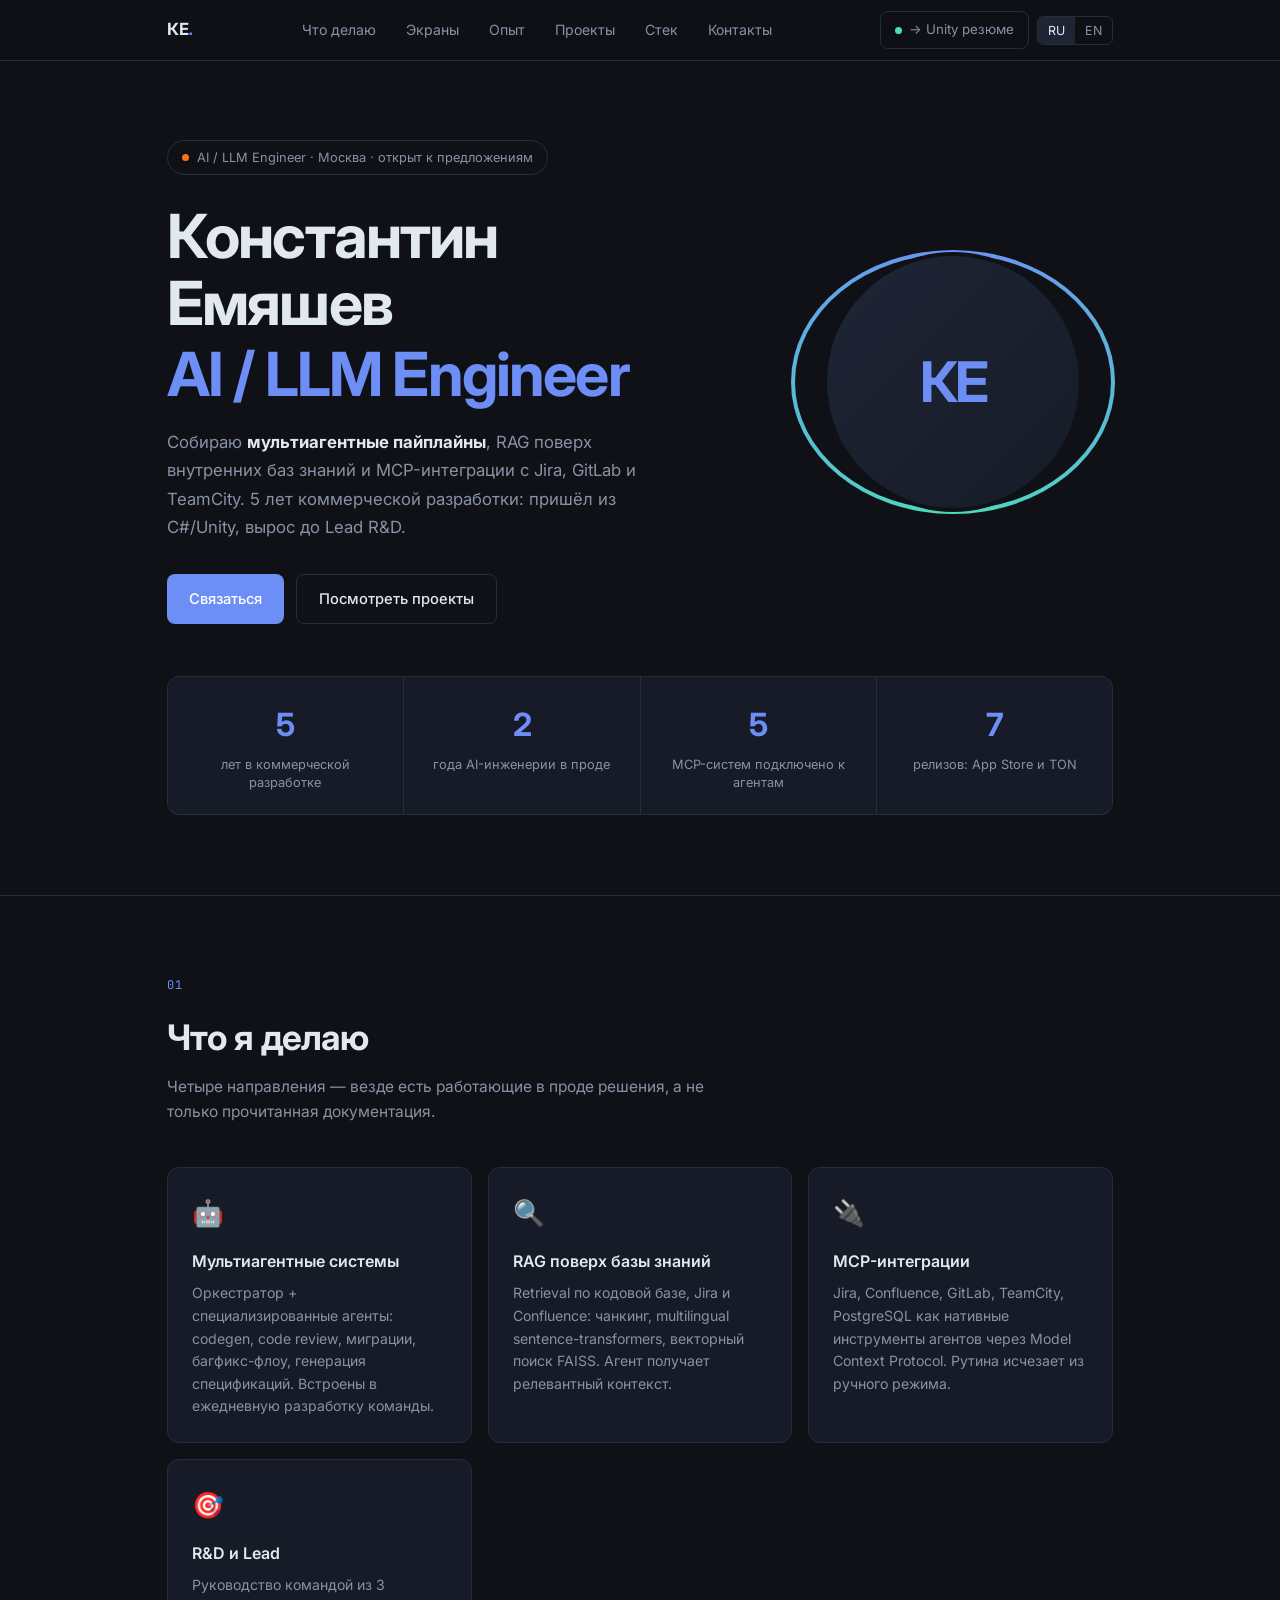
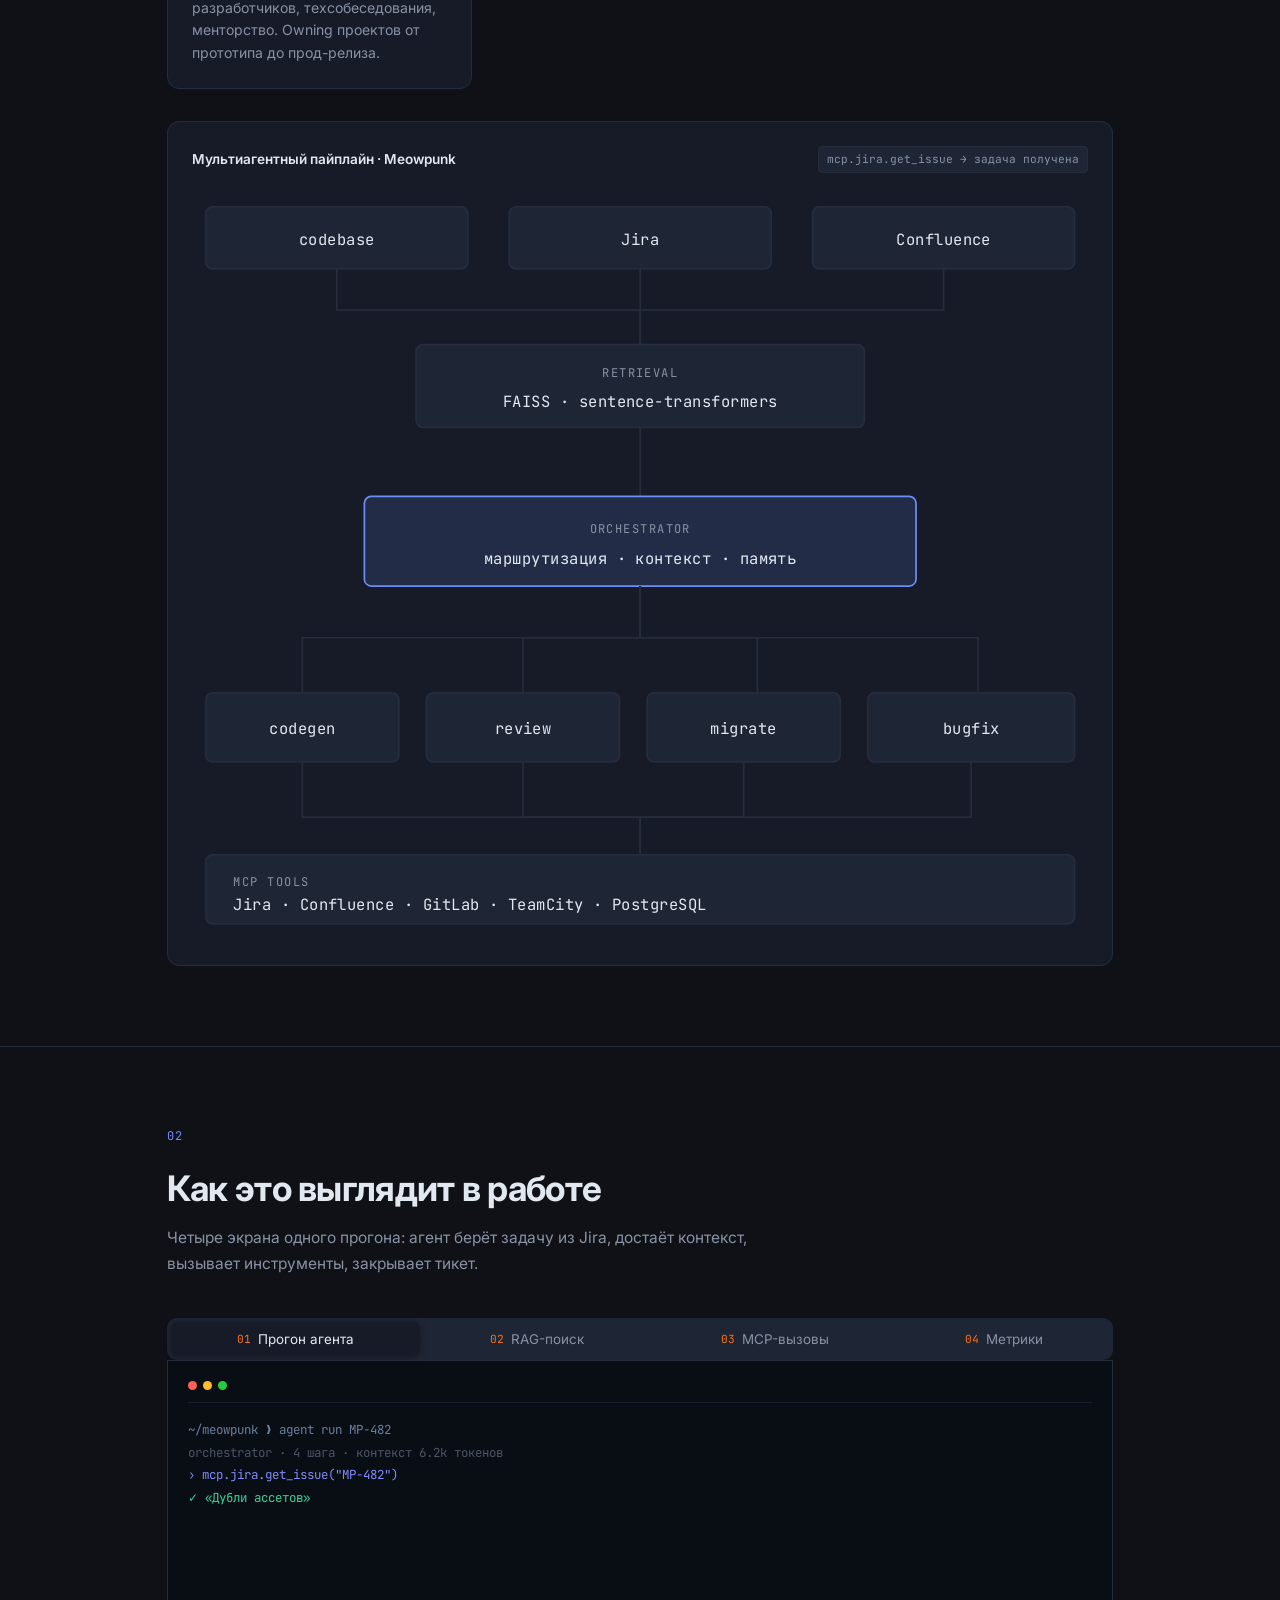
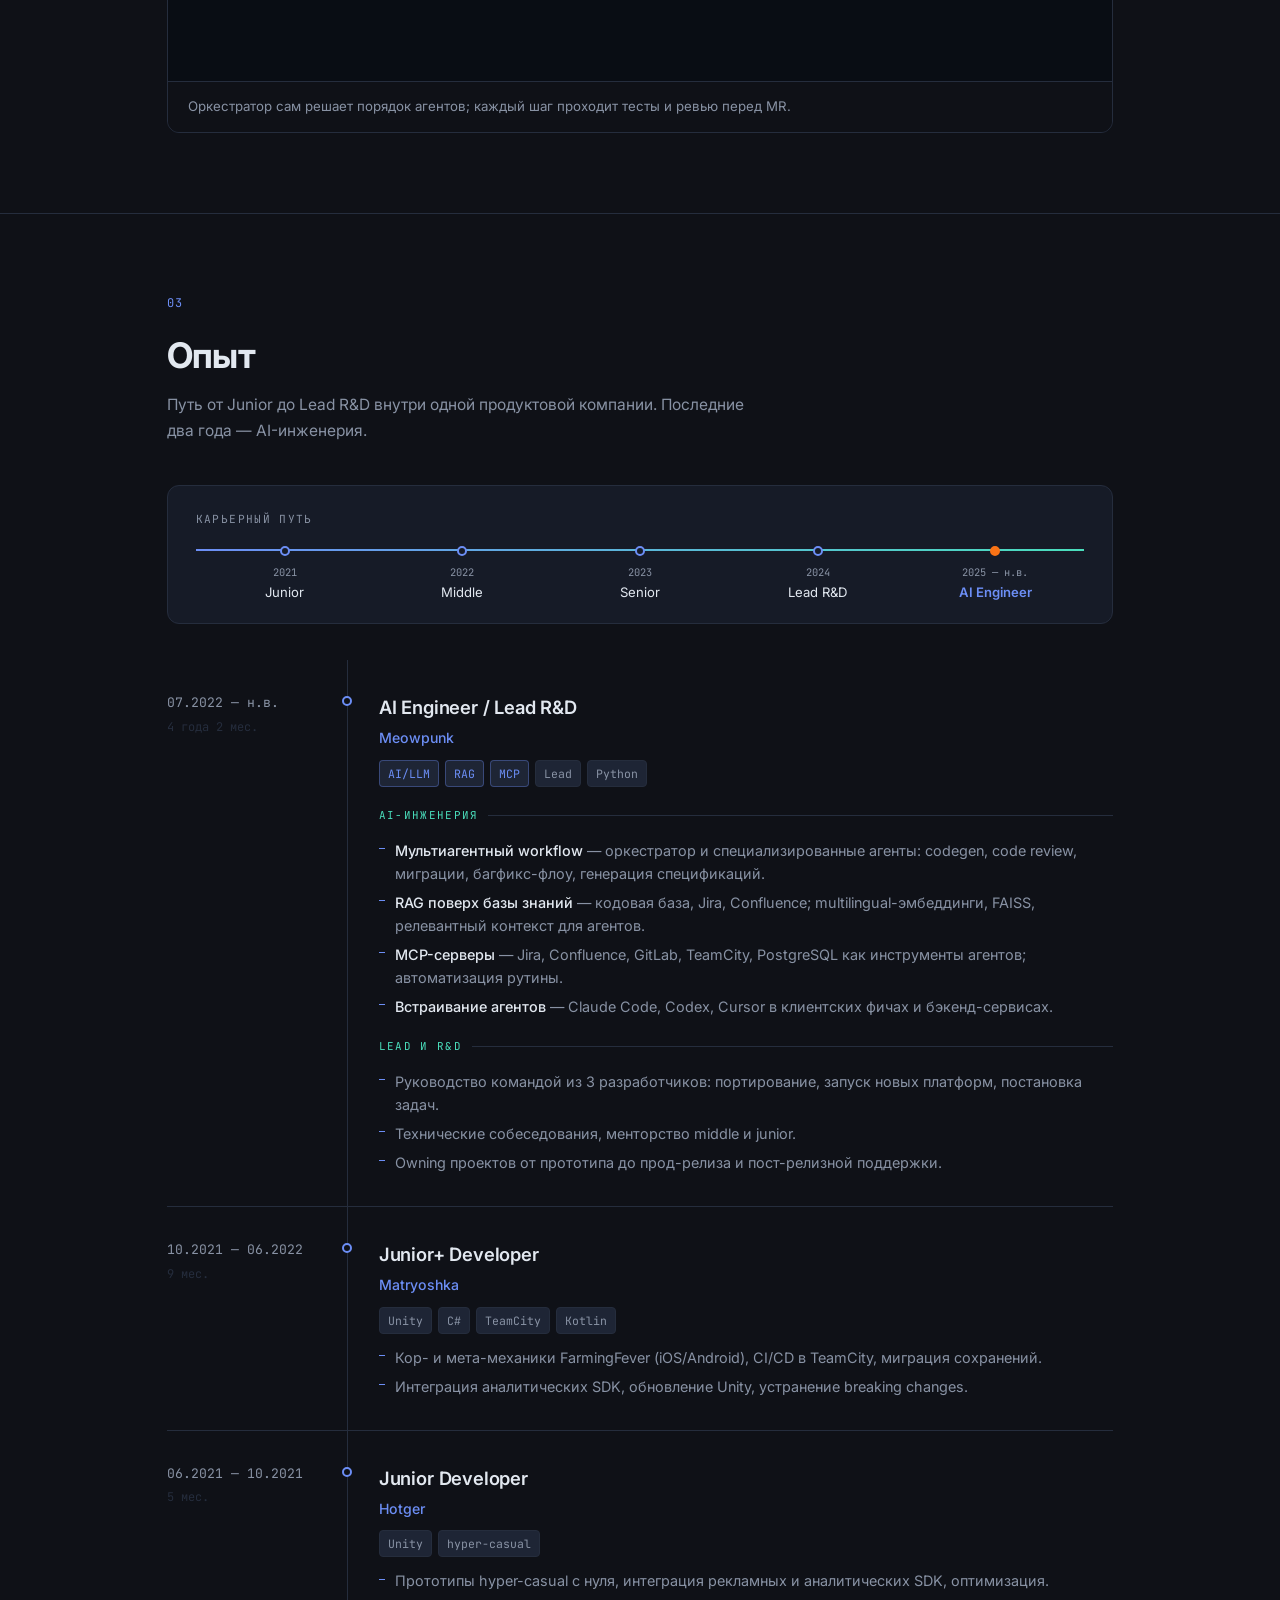
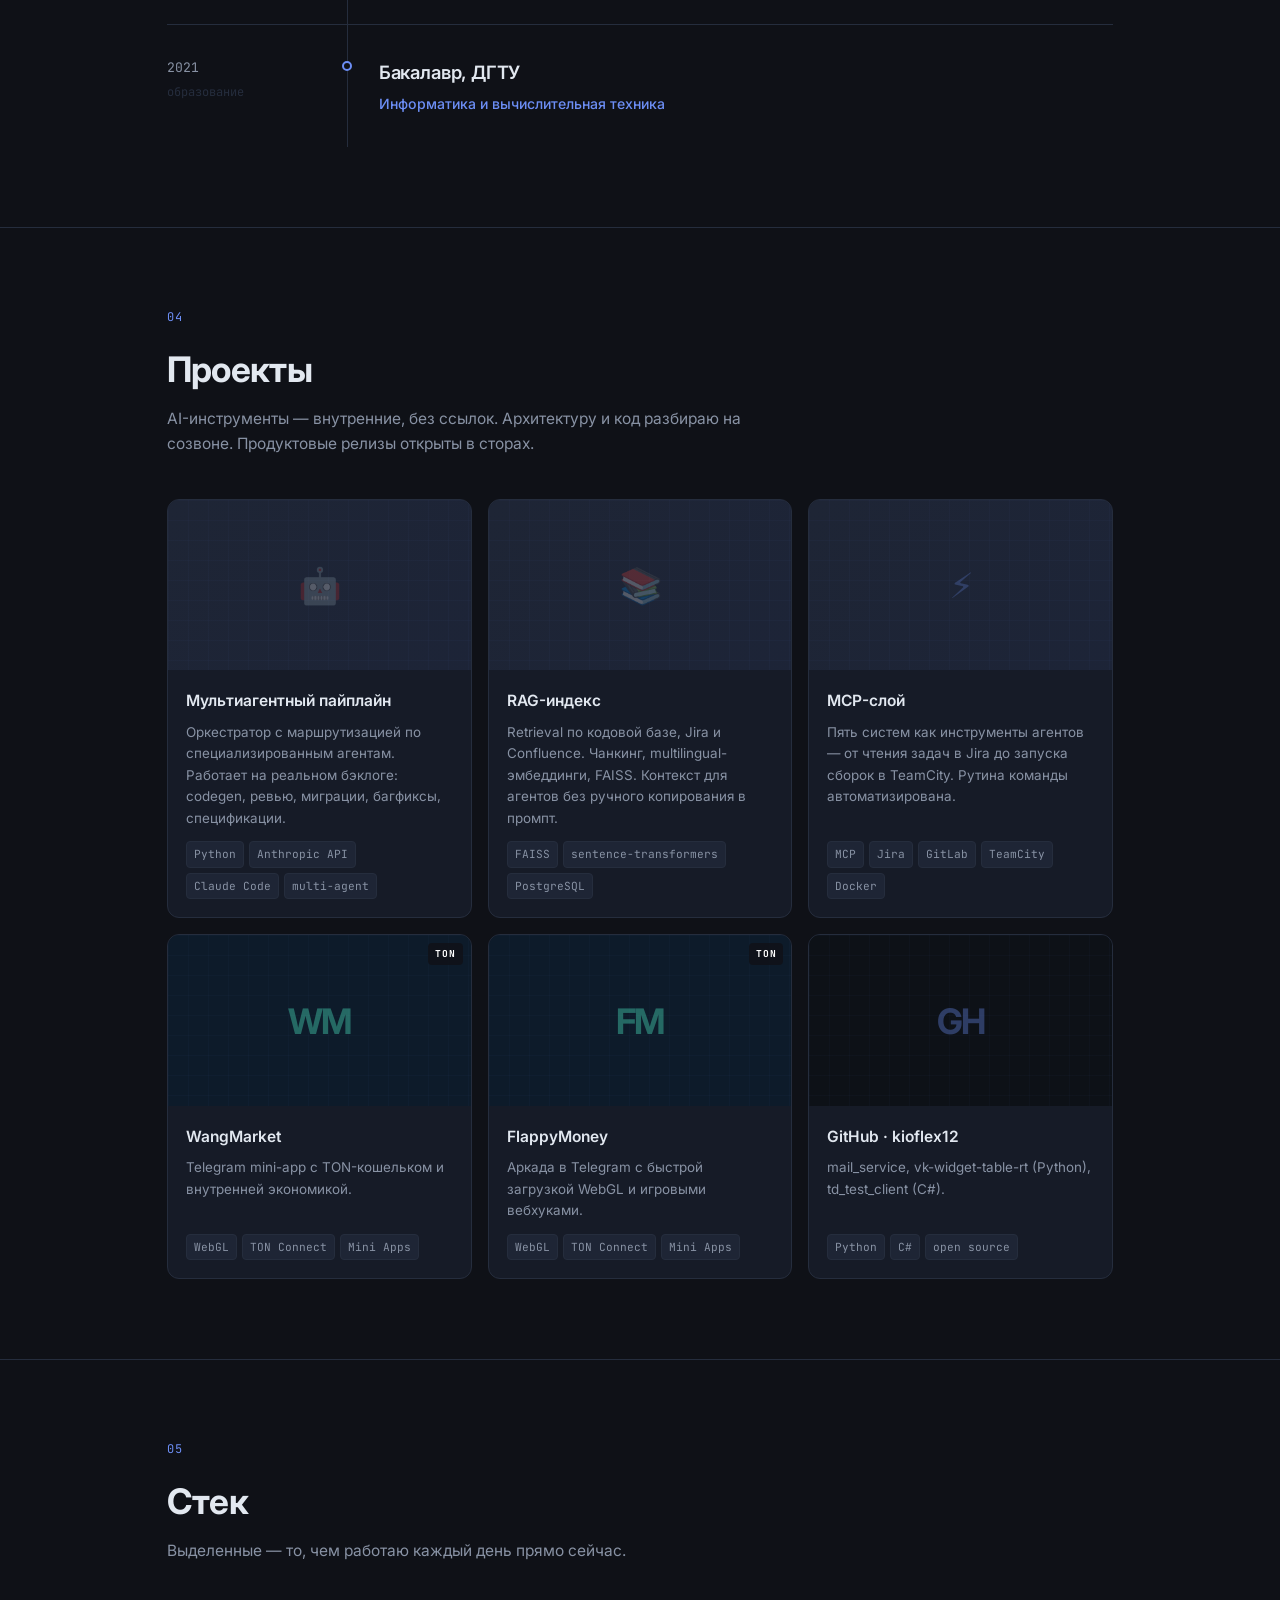
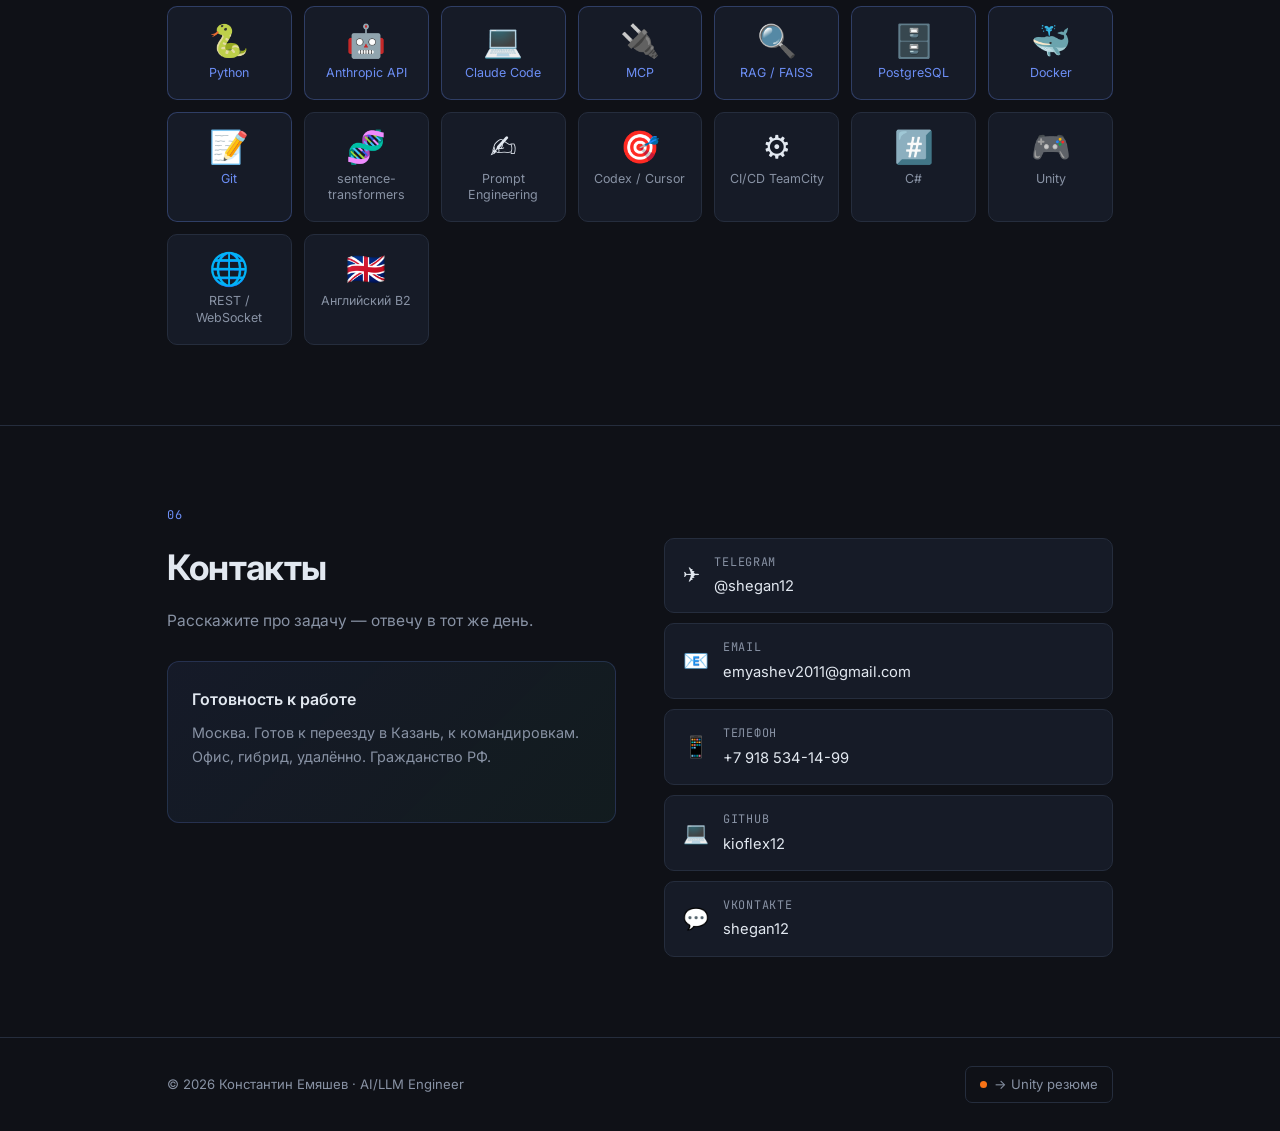
==== commit 2261758d: "unity: replace green theme with neutral dark + amber; sync cross-links" ====
--- a/ai.html
+++ b/ai.html
@@ -59,7 +59,7 @@
   padding:7px 14px;border:1px solid var(--border);border-radius:8px;
   font-size:.83rem;color:var(--muted);transition:.2s;
 }
-.nav-switch a:hover{border-color:var(--accent2);color:var(--accent2)}
+.nav-switch a:hover{border-color:#F5A524;color:#F5A524}
 .nav-switch .pip{width:7px;height:7px;border-radius:50%;background:#4ADEBC;flex:none}
 .lang-sw{display:flex;border:1px solid var(--border);border-radius:6px;overflow:hidden}
 .lang-sw button{background:none;border:0;padding:6px 10px;cursor:pointer;color:var(--muted);font-size:.78rem;font-family:inherit;transition:.18s}
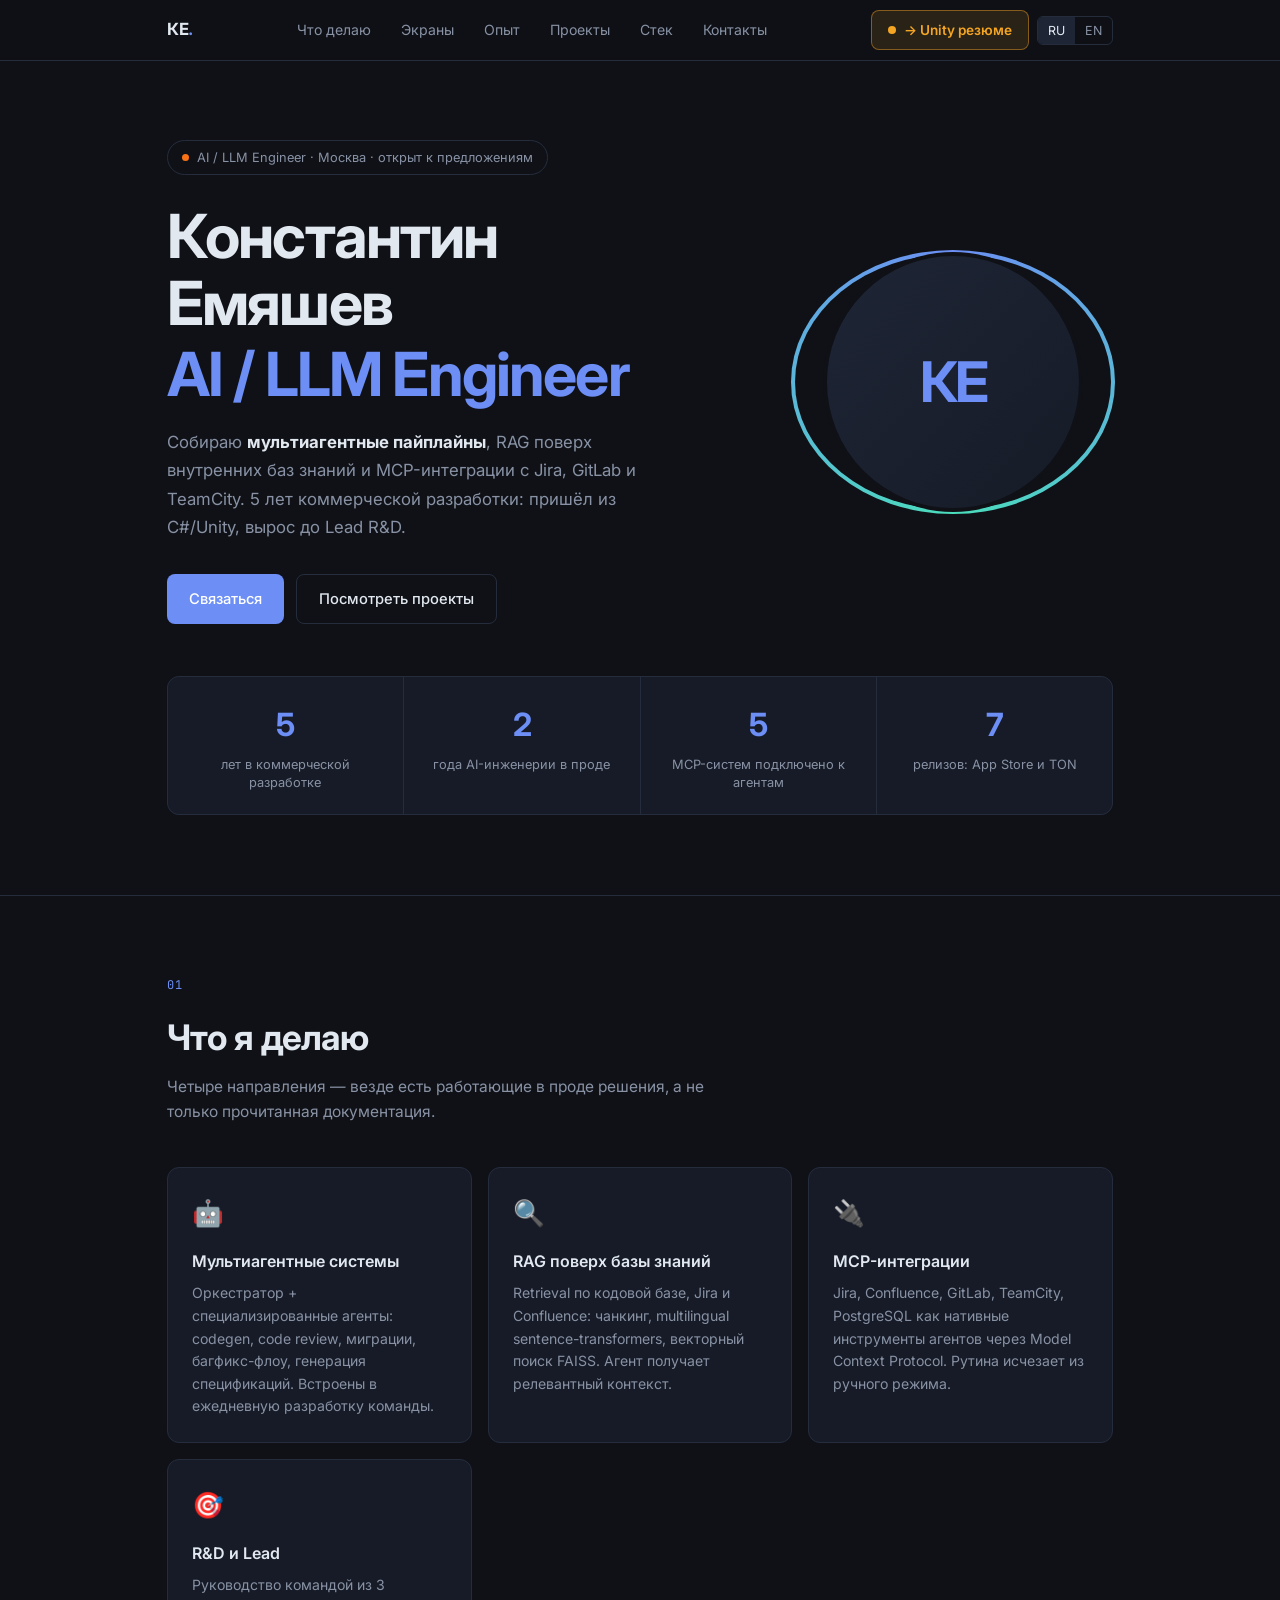
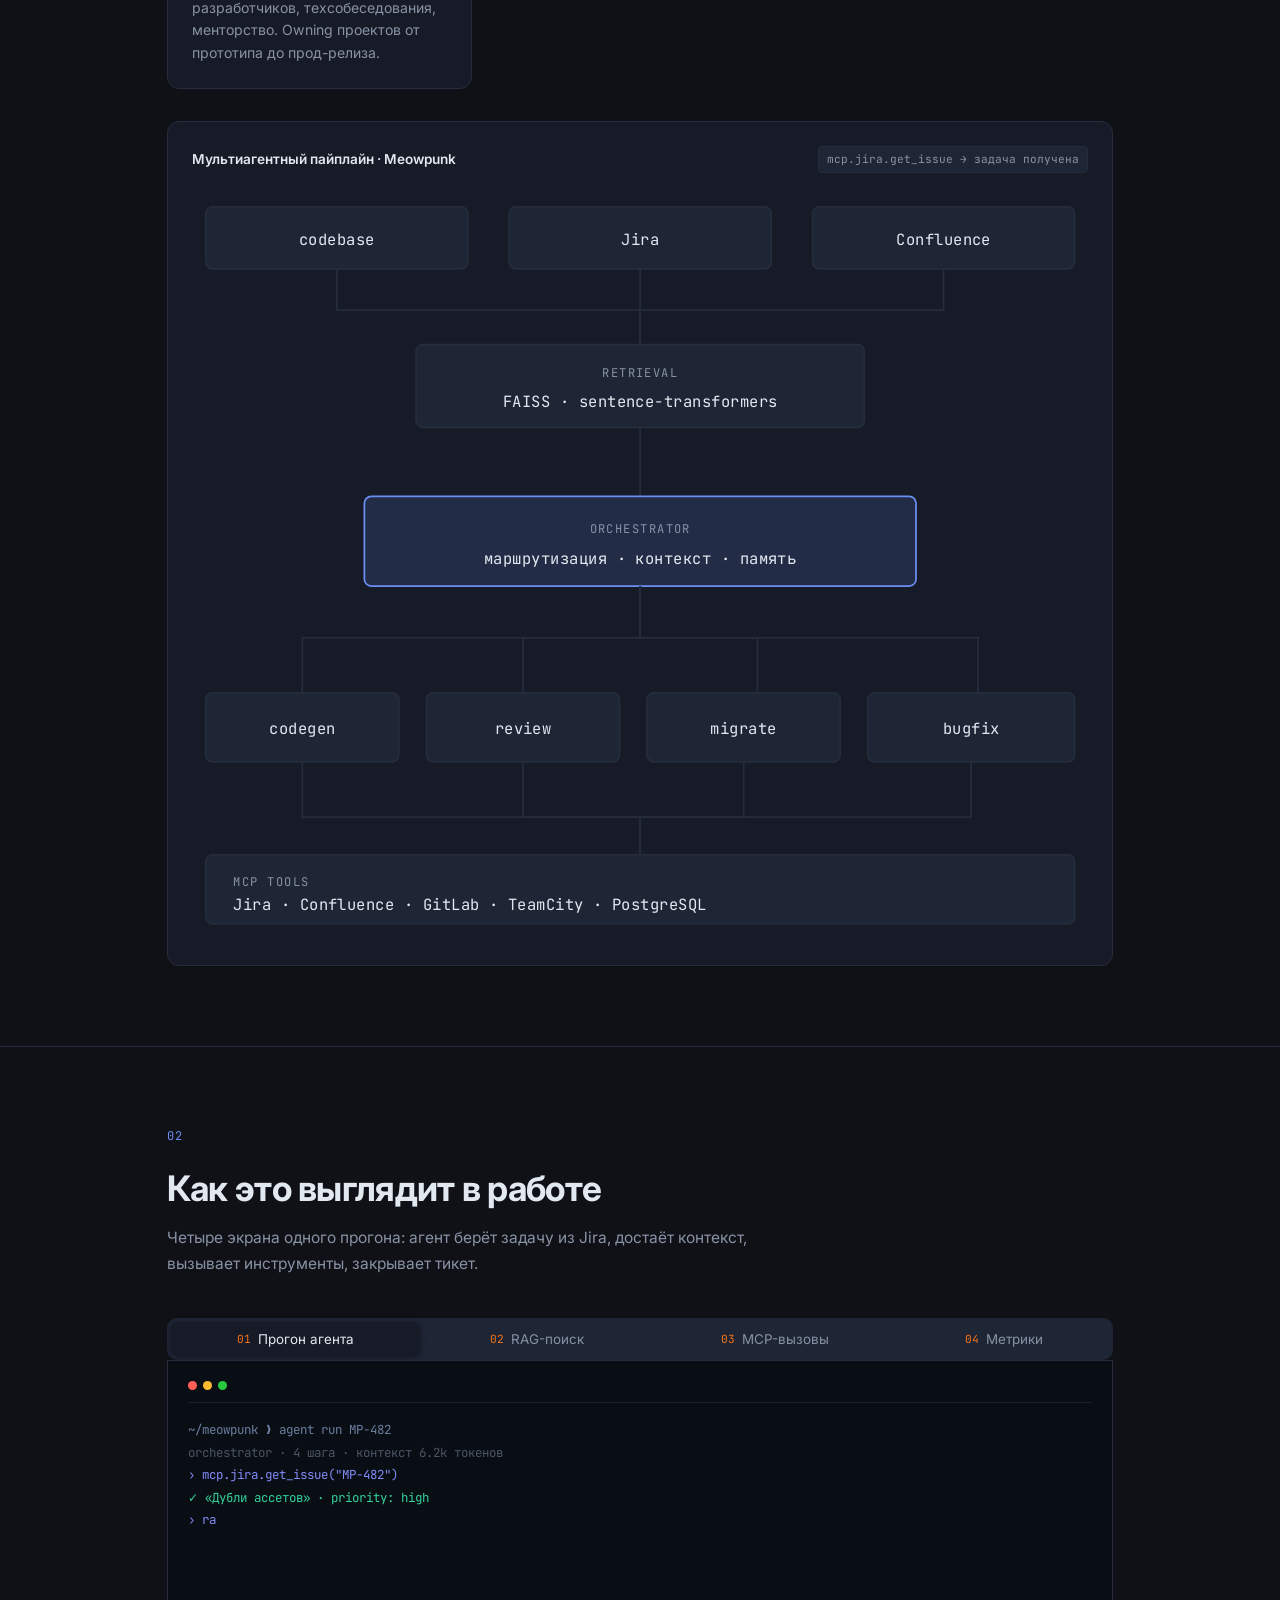
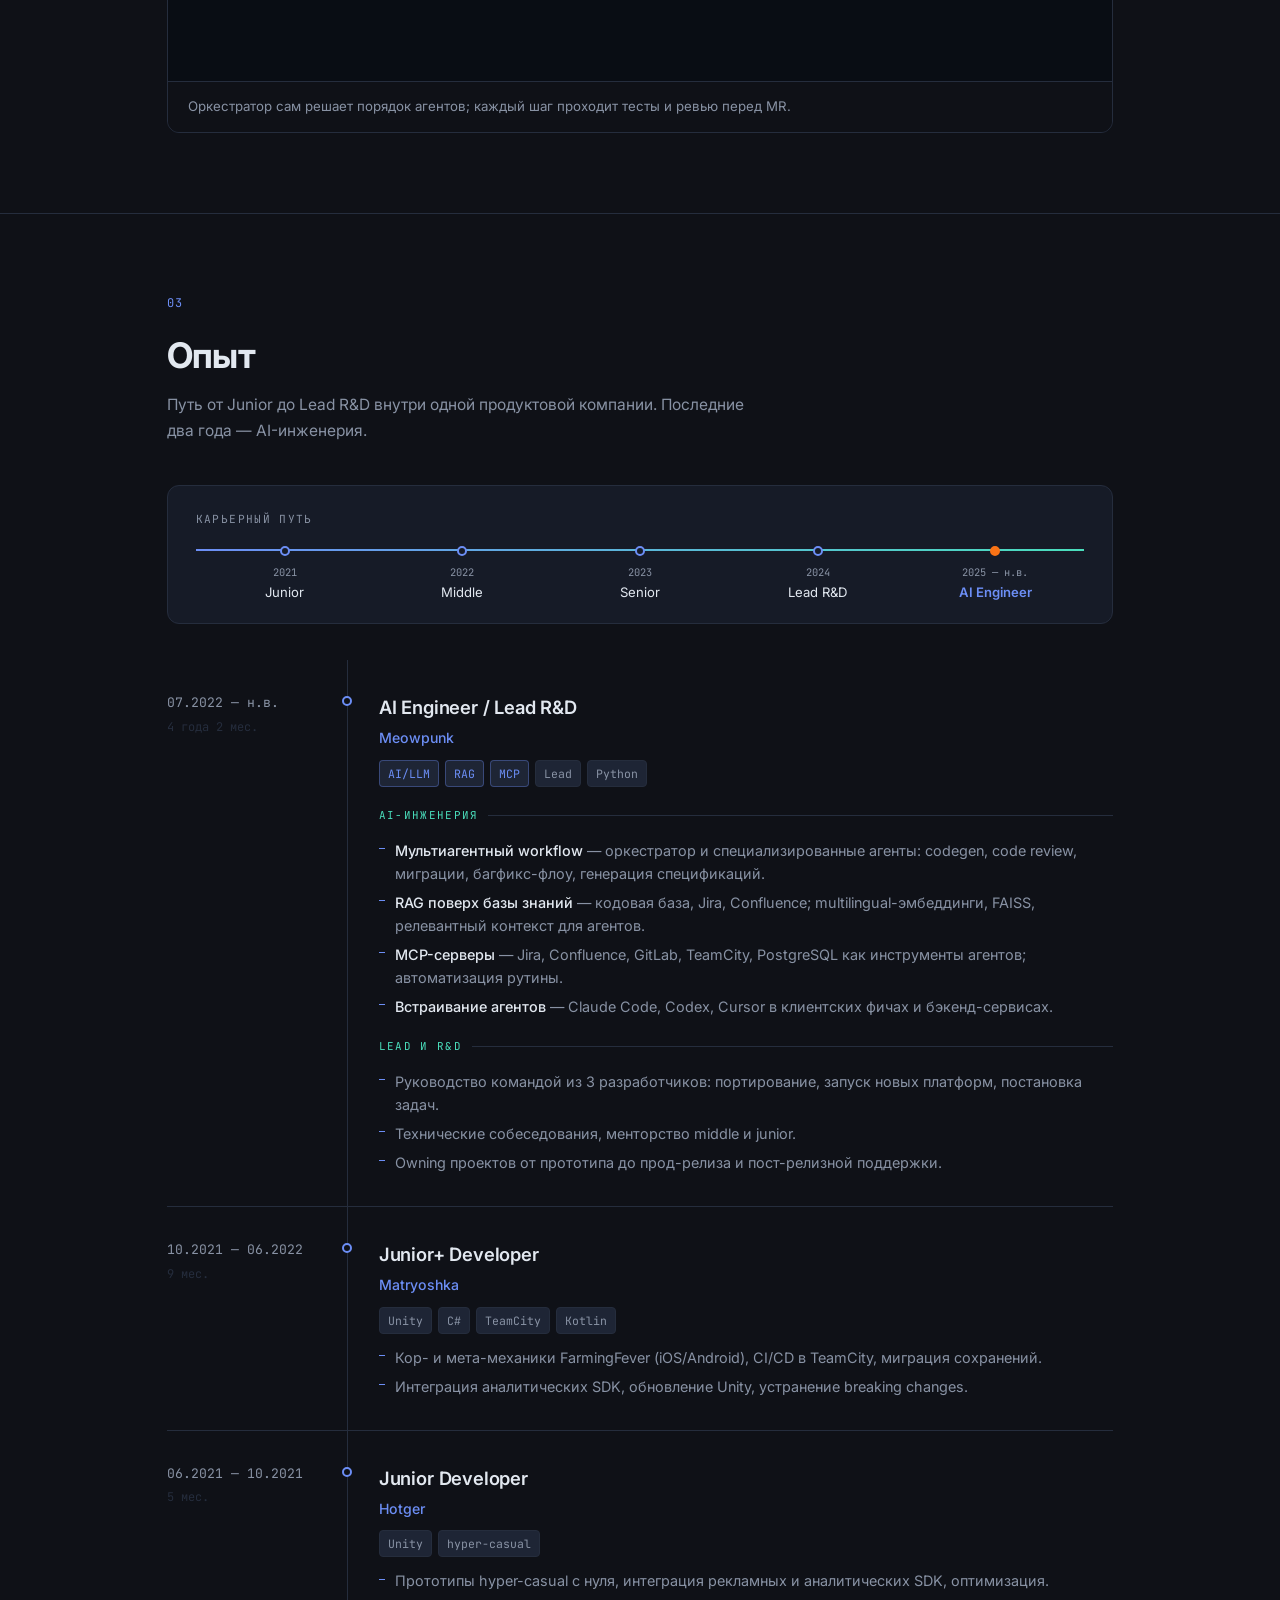
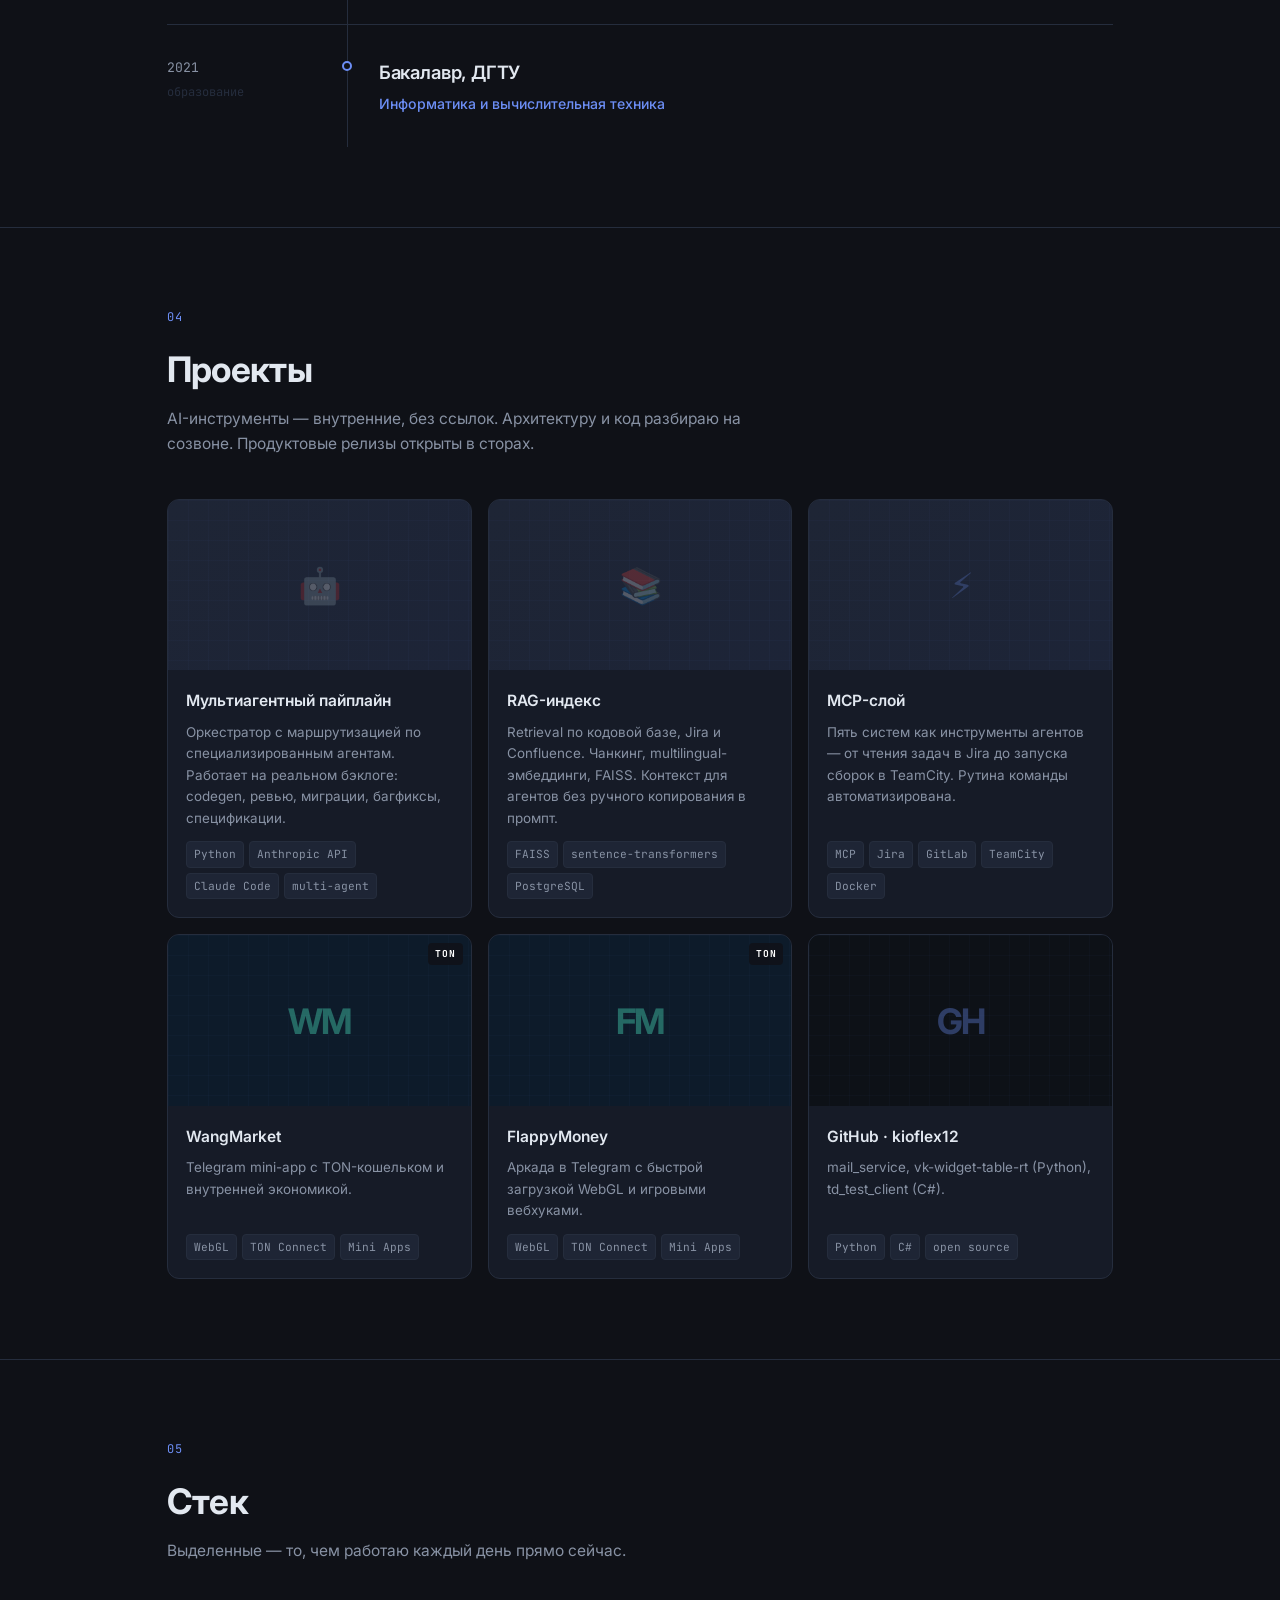
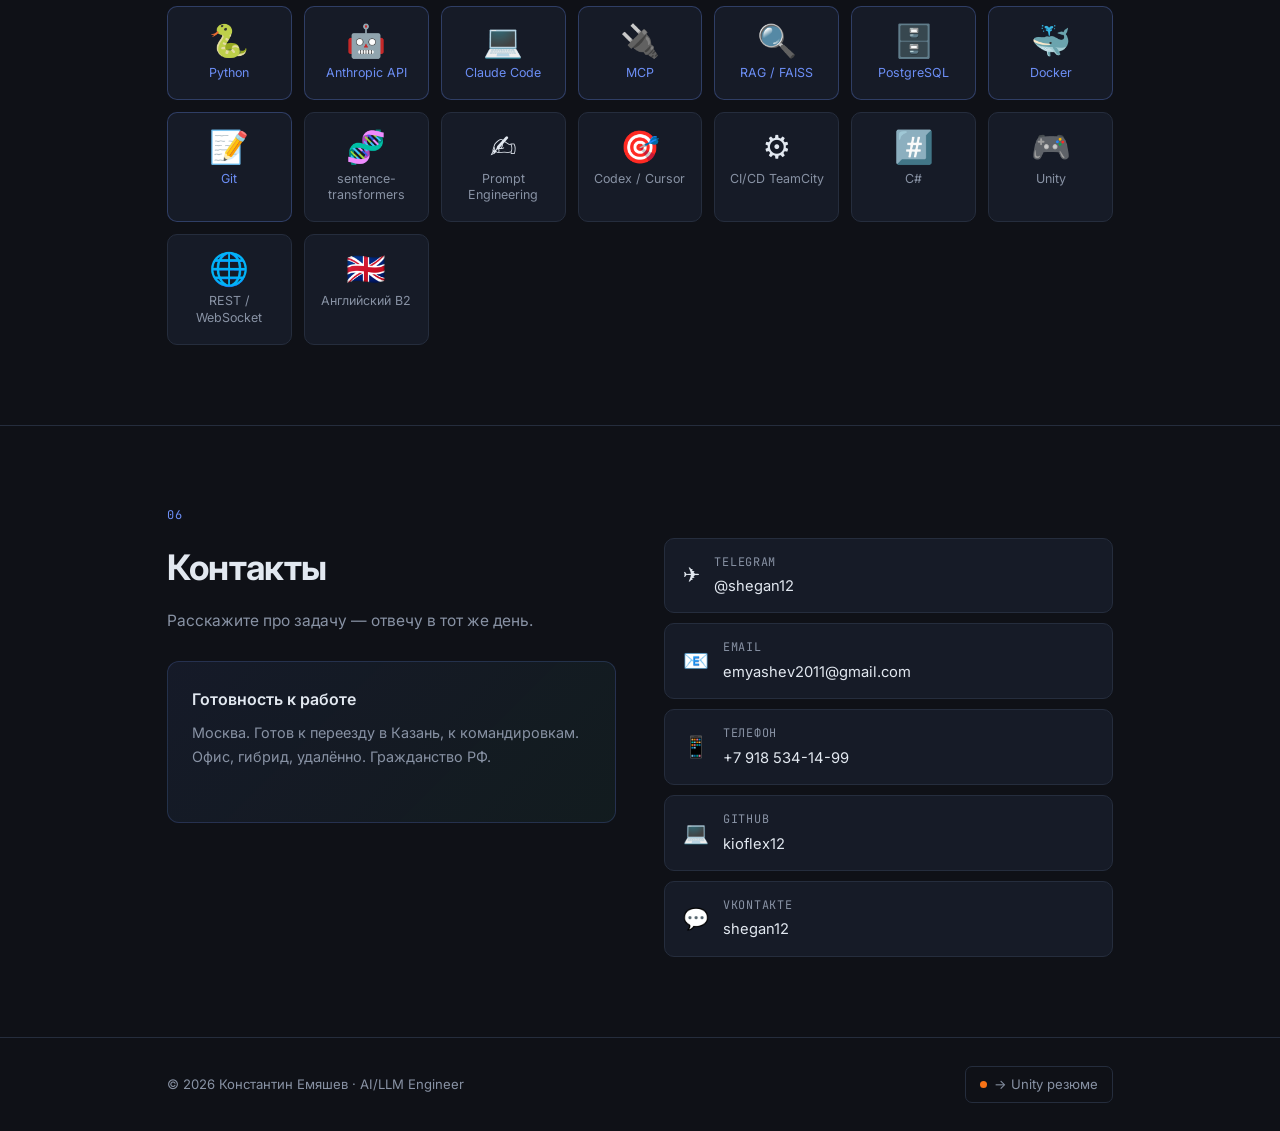
==== commit be2e380f: "nav: make cross-resume switcher more prominent (amber/blue chip + pulsing dot)" ====
--- a/ai.html
+++ b/ai.html
@@ -55,12 +55,13 @@
 }
 .nav-links a:hover,.nav-links a.active{background:var(--bg3);color:var(--text)}
 .nav-switch a{
-  display:inline-flex;align-items:center;gap:7px;
-  padding:7px 14px;border:1px solid var(--border);border-radius:8px;
-  font-size:.83rem;color:var(--muted);transition:.2s;
-}
-.nav-switch a:hover{border-color:#F5A524;color:#F5A524}
-.nav-switch .pip{width:7px;height:7px;border-radius:50%;background:#4ADEBC;flex:none}
+  display:inline-flex;align-items:center;gap:8px;
+  padding:8px 16px;border:1px solid rgba(245,165,36,.45);border-radius:8px;
+  font-size:.85rem;font-weight:600;color:#F5A524;background:rgba(245,165,36,.12);transition:.2s;
+}
+.nav-switch a:hover{background:rgba(245,165,36,.22);border-color:#F5A524;transform:translateY(-1px);box-shadow:0 4px 16px rgba(245,165,36,.18)}
+.nav-switch .pip{width:8px;height:8px;border-radius:50%;background:#F5A524;flex:none;box-shadow:0 0 0 0 rgba(245,165,36,.6);animation:swpulse 2.2s ease-out infinite}
+@keyframes swpulse{0%{box-shadow:0 0 0 0 rgba(245,165,36,.55)}70%{box-shadow:0 0 0 7px rgba(245,165,36,0)}100%{box-shadow:0 0 0 0 rgba(245,165,36,0)}}
 .lang-sw{display:flex;border:1px solid var(--border);border-radius:6px;overflow:hidden}
 .lang-sw button{background:none;border:0;padding:6px 10px;cursor:pointer;color:var(--muted);font-size:.78rem;font-family:inherit;transition:.18s}
 .lang-sw button.on{background:var(--bg3);color:var(--text)}
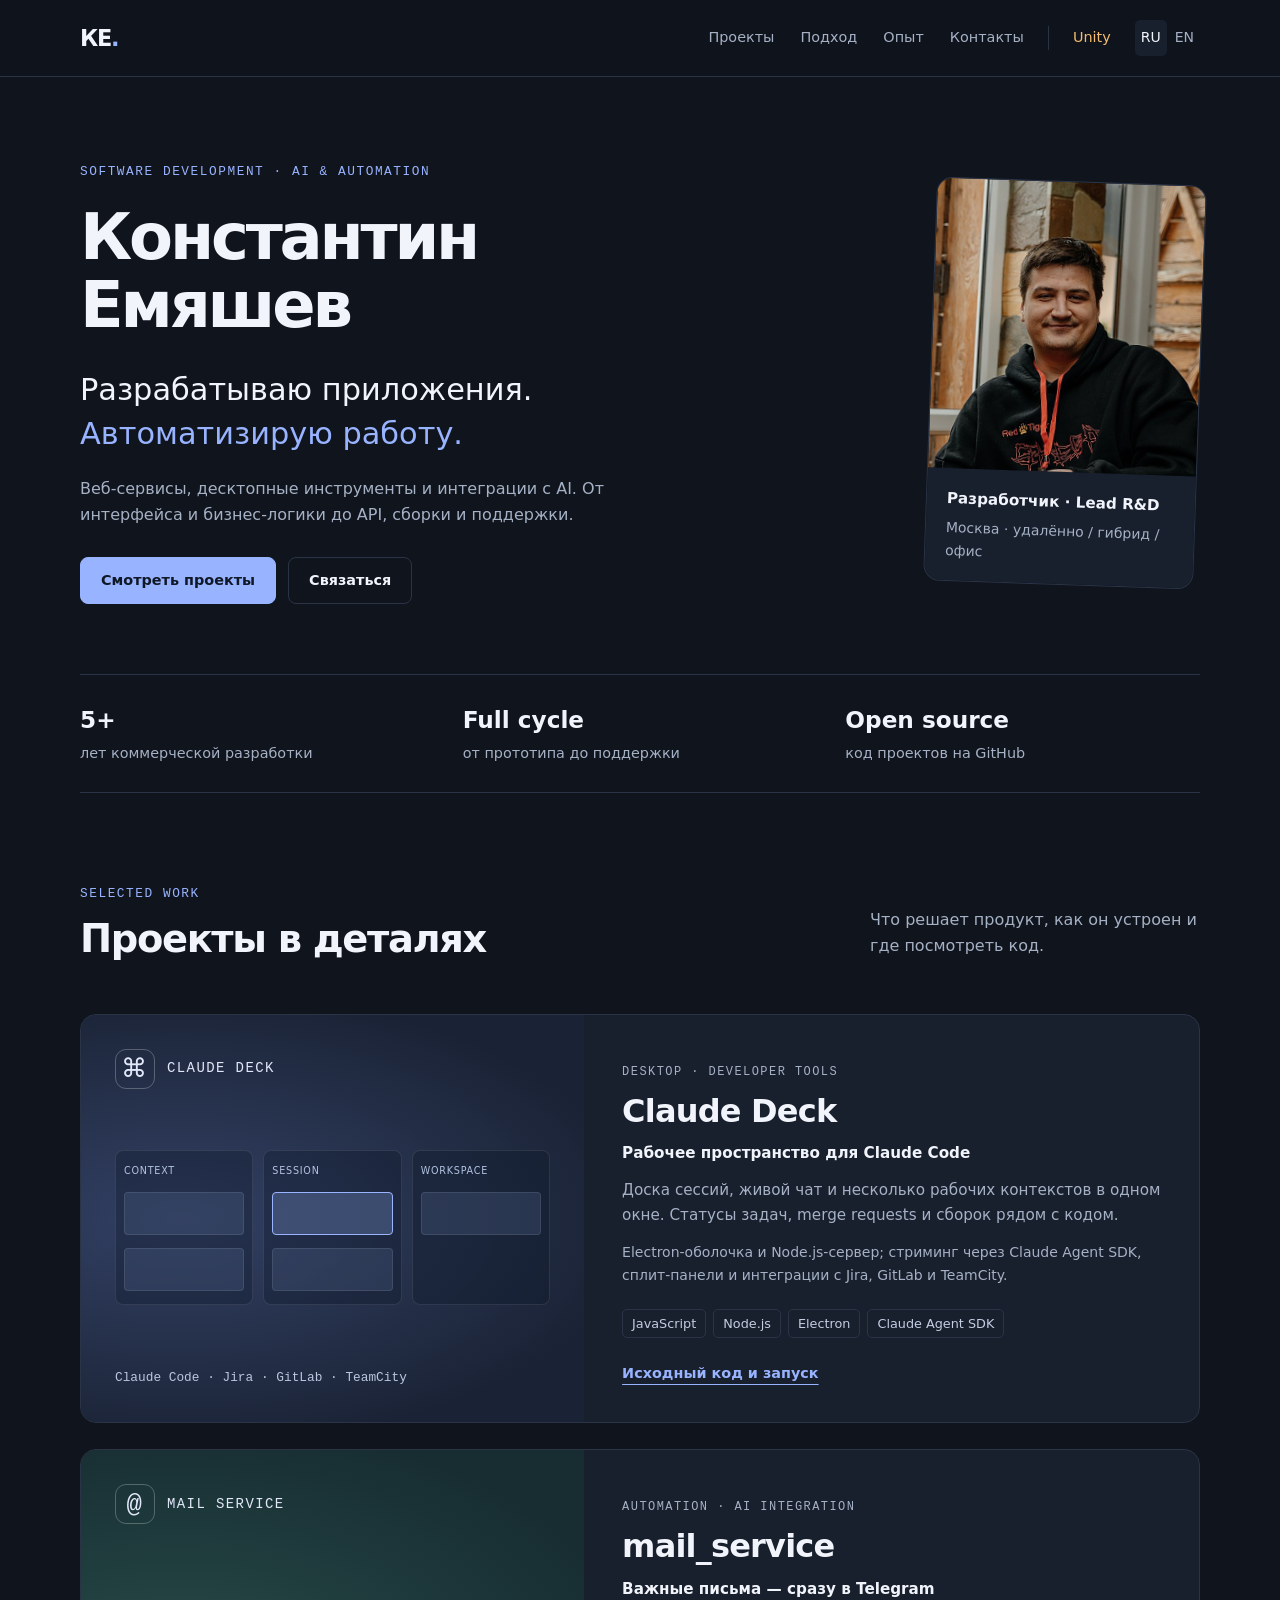
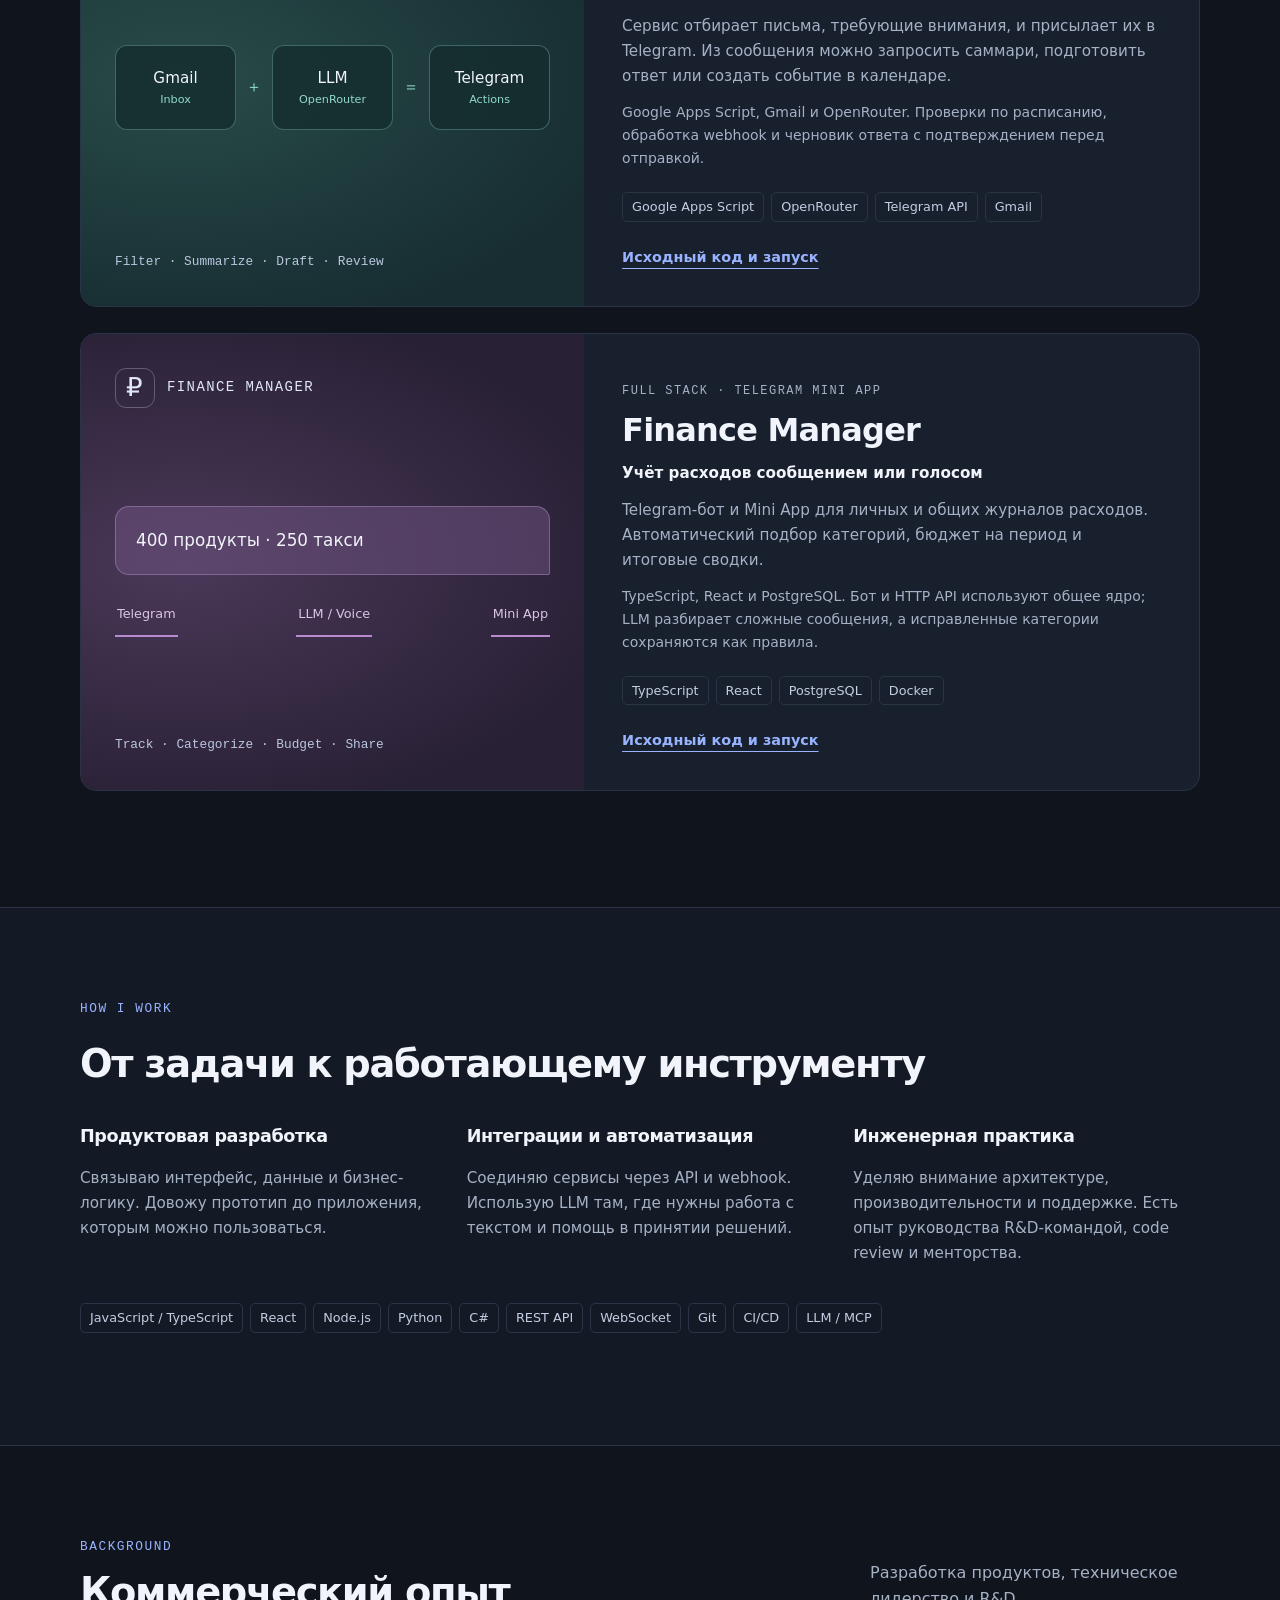
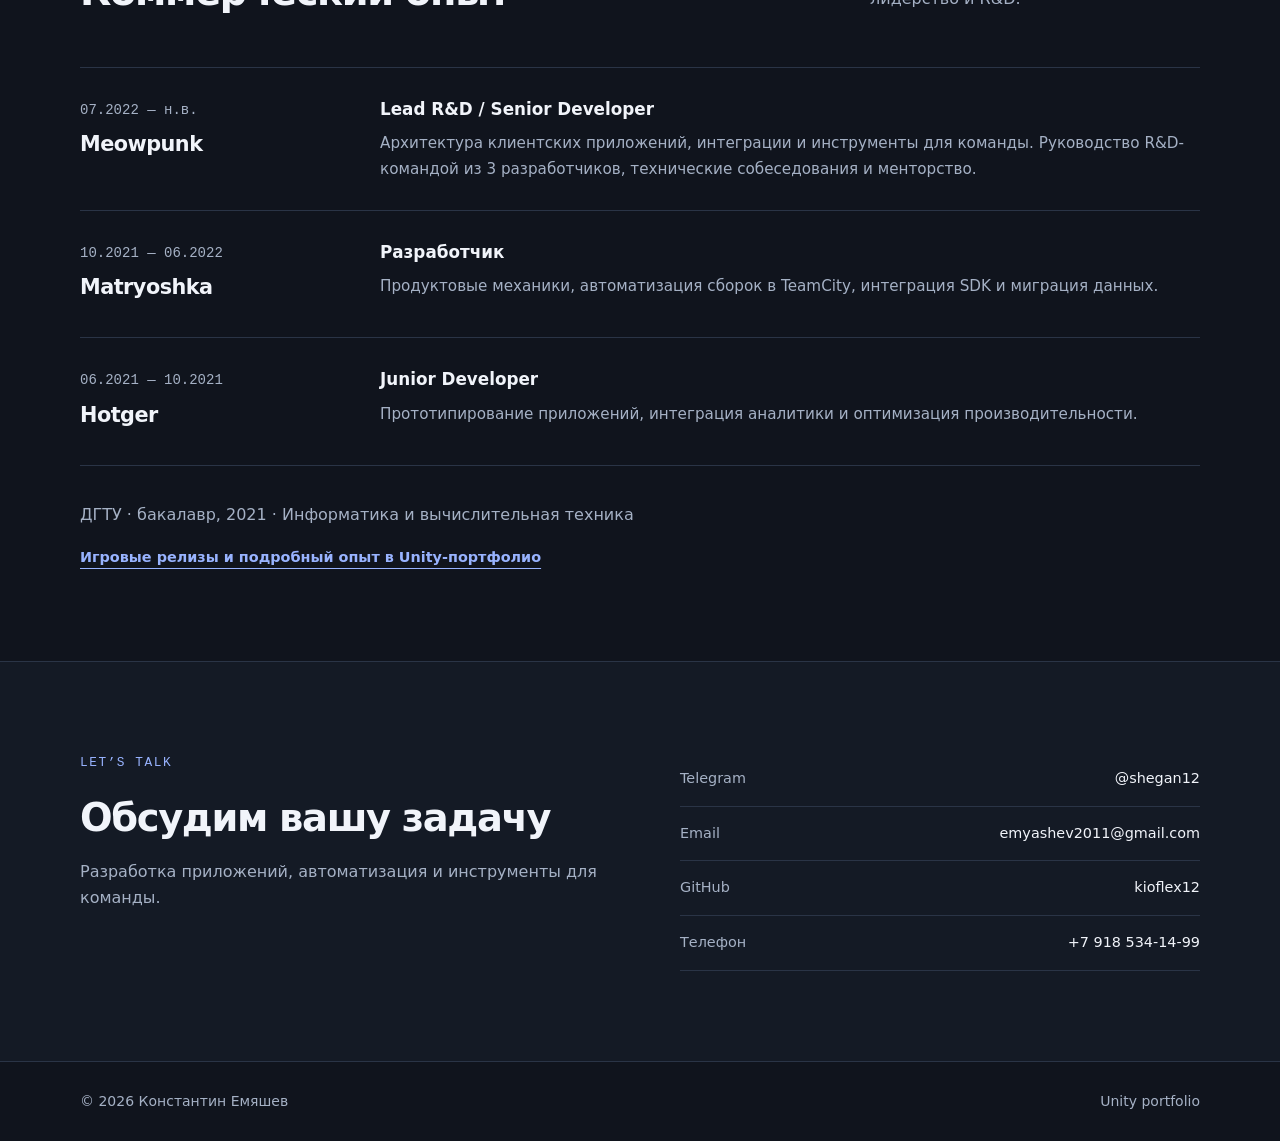
==== commit 5afb75d1: "Refresh developer portfolio and repair Unity project presentation" ====
--- a/ai.html
+++ b/ai.html
@@ -1,893 +1 @@
-<!DOCTYPE html>
-<html lang="ru">
-<head>
-<meta charset="utf-8">
-<meta name="viewport" content="width=device-width, initial-scale=1">
-<meta name="color-scheme" content="dark">
-<meta name="theme-color" content="#0F1117">
-<title>Константин Емяшев — AI / LLM Engineer</title>
-<link rel="preconnect" href="https://fonts.googleapis.com">
-<link rel="preconnect" href="https://fonts.gstatic.com" crossorigin>
-<link href="https://fonts.googleapis.com/css2?family=Inter:wght@300;400;500;600;700&family=JetBrains+Mono:wght@400;500&display=swap" rel="stylesheet">
-<style>
-*{box-sizing:border-box;margin:0;padding:0}
-:root{
-  --bg:#0F1117;
-  --bg2:#161B27;
-  --bg3:#1E2535;
-  --border:#252D3D;
-  --text:#E2E8F0;
-  --muted:#8892A4;
-  --accent:#6C8EF5;
-  --accent2:#4ADEBC;
-  --signal:#F97316;
-  --pad:clamp(20px,6vw,80px);
-  --maxw:1100px;
-}
-::selection{background:rgba(108,142,245,.35);color:#fff}
-::-webkit-scrollbar{width:11px;height:11px}
-::-webkit-scrollbar-track{background:#0F1117}
-::-webkit-scrollbar-thumb{background:#2A3346;border-radius:6px;border:2px solid #0F1117}
-::-webkit-scrollbar-thumb:hover{background:#3A4560}
-html{scrollbar-color:#2A3346 #0F1117}
-html{scroll-behavior:smooth;background:#0F1117;color-scheme:dark;-webkit-tap-highlight-color:rgba(108,142,245,.25)}
-body{background:var(--bg);color:var(--text);font-family:'Inter',system-ui,sans-serif;font-size:16px;line-height:1.65;-webkit-font-smoothing:antialiased;overflow-x:hidden}
-a{color:inherit;text-decoration:none}
-img{display:block;max-width:100%}
-.wrap{max-width:var(--maxw);margin:0 auto;padding:0 var(--pad)}
-
-/* ── NAV ── */
-nav{
-  position:fixed;top:0;left:0;right:0;z-index:100;
-  background:rgba(15,17,23,.85);backdrop-filter:blur(16px);
-  border-bottom:1px solid var(--border);
-}
-.nav-in{
-  max-width:var(--maxw);margin:0 auto;padding:0 var(--pad);
-  height:60px;display:flex;align-items:center;gap:8px;
-}
-.nav-logo{font-weight:700;font-size:1.05rem;letter-spacing:-.01em;flex:none}
-.nav-logo span{color:var(--accent)}
-.nav-links{display:flex;gap:2px;margin:0 auto}
-.nav-links a{
-  padding:7px 14px;border-radius:6px;font-size:.88rem;color:var(--muted);
-  transition:background .2s,color .2s;
-}
-.nav-links a:hover,.nav-links a.active{background:var(--bg3);color:var(--text)}
-.nav-switch a{
-  display:inline-flex;align-items:center;gap:8px;
-  padding:8px 16px;border:1px solid rgba(245,165,36,.45);border-radius:8px;
-  font-size:.85rem;font-weight:600;color:#F5A524;background:rgba(245,165,36,.12);transition:.2s;
-}
-.nav-switch a:hover{background:rgba(245,165,36,.22);border-color:#F5A524;transform:translateY(-1px);box-shadow:0 4px 16px rgba(245,165,36,.18)}
-.nav-switch .pip{width:8px;height:8px;border-radius:50%;background:#F5A524;flex:none;box-shadow:0 0 0 0 rgba(245,165,36,.6);animation:swpulse 2.2s ease-out infinite}
-@keyframes swpulse{0%{box-shadow:0 0 0 0 rgba(245,165,36,.55)}70%{box-shadow:0 0 0 7px rgba(245,165,36,0)}100%{box-shadow:0 0 0 0 rgba(245,165,36,0)}}
-.lang-sw{display:flex;border:1px solid var(--border);border-radius:6px;overflow:hidden}
-.lang-sw button{background:none;border:0;padding:6px 10px;cursor:pointer;color:var(--muted);font-size:.78rem;font-family:inherit;transition:.18s}
-.lang-sw button.on{background:var(--bg3);color:var(--text)}
-#progress{position:fixed;top:0;left:0;height:2px;background:var(--accent);z-index:200;width:0;transition:width .08s linear}
-
-/* ── HERO ── */
-#home{padding:140px 0 80px}
-.hero-grid{display:grid;grid-template-columns:1fr 320px;gap:64px;align-items:center}
-.hero-eyebrow{
-  display:inline-flex;align-items:center;gap:8px;
-  border:1px solid var(--border);border-radius:20px;padding:6px 14px;
-  font-size:.8rem;color:var(--muted);margin-bottom:28px;
-}
-.hero-eyebrow .dot{width:7px;height:7px;border-radius:50%;background:var(--signal);animation:pulse 2s ease-out infinite}
-@keyframes pulse{0%{box-shadow:0 0 0 0 rgba(249,115,22,.5)}70%{box-shadow:0 0 0 10px transparent}100%{box-shadow:0 0 0 0 transparent}}
-h1{font-size:clamp(2.4rem,5.5vw,3.8rem);font-weight:700;line-height:1.1;letter-spacing:-.03em}
-h1 .name{display:block}
-h1 .role-line{display:block;color:var(--accent);margin-top:4px}
-.hero-sub{margin-top:20px;color:var(--muted);max-width:44ch;font-size:1.05rem;line-height:1.7}
-.hero-sub b{color:var(--text)}
-.hero-cta{display:flex;gap:12px;margin-top:32px;flex-wrap:wrap}
-.btn{
-  display:inline-flex;align-items:center;gap:8px;padding:12px 22px;border-radius:8px;
-  font-size:.92rem;font-weight:500;font-family:inherit;cursor:pointer;border:0;transition:.2s;
-}
-.btn-primary{background:var(--accent);color:#fff}
-.btn-primary:hover{background:#5A7BE8;transform:translateY(-1px)}
-.btn-outline{background:transparent;border:1px solid var(--border);color:var(--text)}
-.btn-outline:hover{border-color:var(--accent);color:var(--accent)}
-.salary-badge{
-  display:inline-flex;align-items:baseline;gap:8px;margin-top:22px;
-  background:linear-gradient(135deg,rgba(108,142,245,.12),rgba(74,222,188,.08));
-  border:1px solid rgba(108,142,245,.25);border-radius:10px;padding:12px 18px;
-}
-.salary-badge .amount{font-size:1.6rem;font-weight:700;letter-spacing:-.02em;color:var(--accent)}
-.salary-badge .label{font-size:.78rem;color:var(--muted)}
-
-/* avatar */
-.avatar-wrap{position:relative;display:flex;justify-content:center}
-.avatar-wrap::before{
-  content:"";position:absolute;inset:-2px;border-radius:50%;
-  background:conic-gradient(var(--accent),var(--accent2),var(--accent));
-  animation:spin 8s linear infinite;
-}
-@keyframes spin{to{transform:rotate(360deg)}}
-.avatar-wrap::after{content:"";position:absolute;inset:2px;border-radius:50%;background:var(--bg)}
-.avatar{
-  width:260px;height:260px;border-radius:50%;object-fit:cover;
-  position:relative;z-index:1;background:var(--bg3);
-  display:flex;align-items:center;justify-content:center;font-size:5rem;
-}
-.avatar-placeholder{
-  width:260px;height:260px;border-radius:50%;
-  background:linear-gradient(135deg,var(--bg3),var(--bg2));
-  border:4px solid var(--bg);position:relative;z-index:1;
-  display:flex;align-items:center;justify-content:center;
-  font-size:3.5rem;font-weight:700;color:var(--accent);letter-spacing:-.05em;
-}
-
-/* stats row */
-.stats{display:grid;grid-template-columns:repeat(4,1fr);gap:1px;background:var(--border);border:1px solid var(--border);border-radius:12px;overflow:hidden;margin-top:52px}
-.stat{background:var(--bg2);padding:22px 18px;text-align:center}
-.stat .n{font-size:2rem;font-weight:700;letter-spacing:-.03em;color:var(--accent)}
-.stat .l{font-size:.8rem;color:var(--muted);margin-top:4px;line-height:1.4}
-
-/* ── SECTIONS ── */
-section{padding:80px 0;border-top:1px solid var(--border)}
-.sec-label{font-size:.75rem;font-family:'JetBrains Mono',monospace;letter-spacing:.14em;text-transform:uppercase;color:var(--accent);margin-bottom:12px}
-h2{font-size:clamp(1.6rem,3vw,2.2rem);font-weight:700;letter-spacing:-.02em;margin-bottom:8px}
-.sec-sub{color:var(--muted);max-width:58ch;margin-bottom:42px;font-size:.97rem}
-
-/* cap cards */
-.cap-grid{display:grid;grid-template-columns:repeat(auto-fit,minmax(240px,1fr));gap:16px}
-.cap-card{
-  background:var(--bg2);border:1px solid var(--border);border-radius:12px;
-  padding:24px;position:relative;overflow:hidden;transition:border-color .25s,transform .25s;
-}
-.cap-card::before{content:"";position:absolute;inset:0;background:linear-gradient(135deg,rgba(108,142,245,.06),transparent);opacity:0;transition:opacity .3s}
-.cap-card:hover{border-color:var(--accent);transform:translateY(-3px)}
-.cap-card:hover::before{opacity:1}
-.cap-icon{font-size:1.6rem;margin-bottom:14px}
-.cap-card h3{font-size:1rem;font-weight:600;margin-bottom:8px}
-.cap-card p{font-size:.88rem;color:var(--muted);line-height:1.6}
-
-/* pipeline diagram */
-.pipeline-wrap{background:var(--bg2);border:1px solid var(--border);border-radius:12px;padding:24px;margin-top:40px}
-.pipeline-head{display:flex;justify-content:space-between;align-items:center;margin-bottom:20px}
-.pipeline-head .title{font-size:.85rem;font-weight:600}
-.pipeline-head .badge{font-family:'JetBrains Mono',monospace;font-size:.7rem;color:var(--muted);background:var(--bg3);border:1px solid var(--border);padding:3px 8px;border-radius:4px}
-svg.pipe{width:100%;height:auto}
-.pipe text{font-family:'JetBrains Mono',monospace;fill:var(--text)}
-.pipe .box{fill:var(--bg3);stroke:var(--border);stroke-width:1;rx:4}
-.pipe .lbl{font-size:9px;letter-spacing:.03em}
-.pipe .cap{font-size:7px;letter-spacing:.12em;fill:var(--muted)}
-.pipe .edge{stroke:var(--border);stroke-width:1;fill:none}
-.pipe .pulse{stroke:var(--signal);stroke-width:2;fill:none;stroke-linecap:round;stroke-dasharray:12 400;opacity:0;animation:flow 5.5s linear infinite;animation-delay:var(--d,0s)}
-@keyframes flow{0%{stroke-dashoffset:0;opacity:0}3%{opacity:1}18%{stroke-dashoffset:-412;opacity:1}21%,100%{stroke-dashoffset:-412;opacity:0}}
-.pnode .box{animation:glow 5.5s ease-in-out infinite;animation-delay:var(--d,0s)}
-@keyframes glow{0%,10%{stroke:var(--border);fill:var(--bg3)}15%,28%{stroke:var(--accent);fill:rgba(108,142,245,.12)}38%,100%{stroke:var(--border);fill:var(--bg3)}}
-.orch .box{fill:rgba(108,142,245,.15);stroke:var(--accent)}
-.orch text{fill:var(--text)}
-.log-line{border-top:1px solid var(--border);margin-top:16px;padding-top:12px;font-family:'JetBrains Mono',monospace;font-size:.72rem;color:var(--muted);display:flex;gap:8px}
-.log-line .caret{color:var(--signal)}
-
-/* ── screens / tabs ── */
-.tabs{display:flex;gap:4px;background:var(--bg3);border-radius:10px;padding:4px;margin-bottom:0;flex-wrap:wrap}
-.tab-btn{
-  flex:1 1 auto;padding:9px 16px;border:0;background:transparent;border-radius:7px;
-  font-family:inherit;font-size:.84rem;color:var(--muted);cursor:pointer;
-  transition:background .2s,color .2s;display:flex;align-items:center;gap:7px;justify-content:center;
-}
-.tab-btn:hover{color:var(--text)}
-.tab-btn.on{background:var(--bg2);color:var(--text);box-shadow:0 1px 6px rgba(0,0,0,.35)}
-.tab-btn .num{font-family:'JetBrains Mono',monospace;font-size:.7rem;color:var(--signal)}
-.screen-wrap{background:var(--bg2);border:1px solid var(--border);border-radius:0 0 12px 12px;overflow:hidden}
-.scr-pane{display:none}
-.scr-pane.on{display:block;animation:fadeup .4s ease}
-@keyframes fadeup{from{opacity:0;transform:translateY(8px)}to{opacity:1;transform:none}}
-.pane-foot{padding:14px 20px;border-top:1px solid var(--border);font-size:.83rem;color:var(--muted);background:var(--bg)}
-/* terminal */
-.term{background:#090D14;padding:20px;min-height:320px;font-family:'JetBrains Mono',monospace;font-size:.78rem;line-height:1.8;color:#C8D3E0}
-.term-bar{display:flex;gap:6px;align-items:center;margin-bottom:16px;padding-bottom:12px;border-bottom:1px solid #1A2030}
-.term-bar .tb{width:9px;height:9px;border-radius:50%}
-.term .u{color:#6B7FA0}.term .u b{color:#E2E8F0}
-.term .ag{color:#818CF8}.term .ok{color:#34D399}.term .wr{color:#FBBF24}.term .dim{color:#4B5563}
-.cur{display:inline-block;width:8px;height:1.1em;background:var(--signal);vertical-align:-2px;animation:blink 1s steps(2) infinite}
-@keyframes blink{50%{opacity:0}}
-/* rag */
-.rag-pane{padding:20px;min-height:320px}
-.rag-q{display:flex;align-items:center;gap:10px;background:var(--bg);border:1px solid var(--border);border-radius:8px;padding:11px 14px;font-family:'JetBrains Mono',monospace;font-size:.8rem;margin-bottom:14px}
-.rag-q .icon{color:var(--accent);flex:none}
-.rag-meta{display:flex;gap:16px;flex-wrap:wrap;font-family:'JetBrains Mono',monospace;font-size:.72rem;color:var(--muted);margin-bottom:16px}
-.rag-meta b{color:var(--text)}
-.chunk{display:grid;grid-template-columns:76px 1fr 110px 50px;gap:10px;align-items:center;padding:9px 0;border-top:1px solid var(--border);font-size:.82rem}
-.chunk .src{font-family:'JetBrains Mono',monospace;font-size:.62rem;letter-spacing:.07em;text-transform:uppercase;background:var(--bg);border:1px solid var(--border);padding:3px 6px;text-align:center;color:var(--muted);border-radius:4px}
-.chunk .pth{font-family:'JetBrains Mono',monospace;font-size:.74rem;overflow:hidden;text-overflow:ellipsis;white-space:nowrap;color:var(--text)}
-.chunk .bar{height:5px;background:var(--bg3);border-radius:3px;overflow:hidden}
-.chunk .bar i{display:block;height:100%;width:0;background:var(--accent);border-radius:3px;transition:width 1.1s cubic-bezier(.2,.8,.2,1);transition-delay:var(--bd,0s)}
-.scr-pane.on .chunk .bar i{width:var(--w)}
-.chunk .sc{font-family:'JetBrains Mono',monospace;font-size:.74rem;color:var(--accent);text-align:right}
-.chunk.cut{opacity:.35}
-/* mcp */
-.mcp-pane{display:grid;grid-template-columns:160px 1fr;min-height:320px}
-.mcp-side{border-right:1px solid var(--border);padding:14px 0;background:var(--bg)}
-.mcp-side .lbl{font-family:'JetBrains Mono',monospace;font-size:.65rem;letter-spacing:.12em;text-transform:uppercase;color:var(--muted);padding:0 14px 10px}
-.mcp-side button{width:100%;text-align:left;background:none;border:0;border-left:2px solid transparent;cursor:pointer;padding:9px 14px;font-family:'JetBrains Mono',monospace;font-size:.75rem;color:var(--muted);transition:.18s}
-.mcp-side button:hover{color:var(--text);background:rgba(255,255,255,.03)}
-.mcp-side button.on{border-left-color:var(--signal);color:var(--text);background:rgba(255,255,255,.04)}
-.mcp-body{padding:18px;display:flex;flex-direction:column;gap:12px;min-width:0}
-.mcp-row{display:flex;gap:16px;font-family:'JetBrains Mono',monospace;font-size:.75rem;color:var(--muted);flex-wrap:wrap}
-.mcp-row b{color:var(--accent2)}
-.code-head{font-family:'JetBrains Mono',monospace;font-size:.65rem;letter-spacing:.12em;text-transform:uppercase;color:var(--muted);margin-bottom:4px}
-pre.code{background:var(--bg);border:1px solid var(--border);border-radius:6px;padding:12px 14px;font-family:'JetBrains Mono',monospace;font-size:.74rem;line-height:1.7;overflow-x:auto;margin:0;color:#C8D3E0}
-pre.code .k{color:#818CF8}pre.code .s{color:#34D399}pre.code .n{color:#FBBF24}
-/* metrics */
-.mx-pane{padding:22px;min-height:320px;display:grid;gap:22px;align-content:center}
-.mx-row{display:grid;grid-template-columns:180px 1fr;gap:18px;align-items:center}
-.mx-label{font-size:.9rem;font-weight:500}
-.mx-sub{font-size:.78rem;color:var(--muted);margin-top:3px}
-.bars-wrap{display:grid;gap:8px}
-.bar-row{display:grid;grid-template-columns:56px 1fr 80px;gap:10px;align-items:center;font-family:'JetBrains Mono',monospace;font-size:.73rem;color:var(--muted)}
-.bar-track{height:18px;background:var(--bg3);border-radius:4px;overflow:hidden}
-.bar-fill{height:100%;width:0;border-radius:4px;background:var(--muted);transition:width 1.1s cubic-bezier(.2,.8,.2,1);transition-delay:var(--bd,0s)}
-.bar-fill.hi{background:linear-gradient(90deg,var(--accent),var(--accent2))}
-.scr-pane.on .bar-fill{width:var(--w)}
-.bar-val{text-align:right;color:var(--text)}
-
-/* ── EXPERIENCE ── */
-.timeline{display:grid;gap:0}
-.job{display:grid;grid-template-columns:180px 1fr;gap:32px;padding:32px 0;border-top:1px solid var(--border);position:relative}
-.job::before{content:"";position:absolute;left:180px;top:0;bottom:0;width:1px;background:var(--border)}
-.job:first-child{border-top:0}
-.job-when{padding-right:24px}
-.job-when .period{font-size:.82rem;color:var(--muted);font-family:'JetBrains Mono',monospace}
-.job-when .dur{font-size:.75rem;color:var(--border);margin-top:4px;font-family:'JetBrains Mono',monospace}
-.job-dot{width:10px;height:10px;border-radius:50%;border:2px solid var(--accent);background:var(--bg);position:absolute;left:175px;top:36px}
-.job h3{font-size:1.15rem;font-weight:600;letter-spacing:-.01em}
-.job .co{color:var(--accent);font-size:.88rem;margin-top:4px;font-weight:500}
-.job-tags{display:flex;gap:6px;flex-wrap:wrap;margin-top:10px}
-.tag{font-size:.72rem;font-family:'JetBrains Mono',monospace;background:var(--bg3);border:1px solid var(--border);padding:3px 8px;border-radius:4px;color:var(--muted)}
-.tag.hi{border-color:rgba(108,142,245,.35);color:var(--accent)}
-ul.jlist{margin-top:14px;list-style:none;display:grid;gap:6px}
-ul.jlist li{font-size:.9rem;color:var(--muted);padding-left:16px;position:relative;line-height:1.6}
-ul.jlist li::before{content:"";position:absolute;left:0;top:.65em;width:6px;height:1px;background:var(--accent)}
-ul.jlist li b{color:var(--text);font-weight:500}
-.job-sub{font-family:'JetBrains Mono',monospace;font-size:.68rem;letter-spacing:.12em;text-transform:uppercase;color:var(--accent2);margin-top:20px;margin-bottom:8px;display:flex;align-items:center;gap:10px}
-.job-sub::after{content:"";height:1px;background:var(--border);flex:1}
-.track-wrap{background:var(--bg2);border:1px solid var(--border);border-radius:12px;padding:24px 28px 22px;margin-bottom:36px}
-.track-label{font-family:'JetBrains Mono',monospace;font-size:.7rem;letter-spacing:.12em;text-transform:uppercase;color:var(--muted);margin-bottom:20px}
-.track-rail{position:relative;height:2px;background:var(--border)}
-.track-rail .fill{position:absolute;inset:0;width:0;background:linear-gradient(90deg,var(--accent),var(--accent2));transition:width 1.6s cubic-bezier(.3,.8,.2,1) .1s}
-.track-wrap.go .fill{width:100%}
-.track-pts{display:grid;grid-template-columns:repeat(5,1fr);margin-top:-5px}
-.track-pt{text-align:center}
-.track-pt .dot{width:10px;height:10px;border:2px solid var(--border);background:var(--bg2);border-radius:50%;margin:0 auto;transform:scale(.4);transition:transform .4s,border-color .4s;transition-delay:var(--td)}
-.track-wrap.go .dot{transform:scale(1);border-color:var(--accent)}
-.track-pt.last .dot{background:var(--signal)}
-.track-wrap.go .track-pt.last .dot{border-color:var(--signal)}
-.track-pt .yr{font-family:'JetBrains Mono',monospace;font-size:.65rem;color:var(--muted);margin-top:8px;display:block}
-.track-pt .rl{font-size:.82rem;color:var(--text);margin-top:3px;display:block;line-height:1.3}
-.track-pt.last .rl{color:var(--accent);font-weight:600}
-
-/* ── PROJECTS ── */
-.proj-grid{display:grid;grid-template-columns:repeat(auto-fill,minmax(280px,1fr));gap:16px}
-.proj-card{
-  background:var(--bg2);border:1px solid var(--border);border-radius:12px;
-  overflow:hidden;text-decoration:none;display:flex;flex-direction:column;
-  transition:border-color .25s,transform .25s;
-}
-.proj-card:hover{border-color:var(--accent);transform:translateY(-4px)}
-.proj-cover{
-  aspect-ratio:16/9;background:var(--bg3);display:flex;align-items:center;justify-content:center;
-  font-size:2.2rem;font-weight:700;color:rgba(108,142,245,.25);letter-spacing:-.04em;position:relative;overflow:hidden;
-  background-size:cover;background-position:center;
-}
-.proj-cover .cg{position:absolute;inset:0;opacity:.2;background:linear-gradient(rgba(108,142,245,.15) 1px,transparent 1px) 0 0/100% 20px,linear-gradient(90deg,rgba(108,142,245,.15) 1px,transparent 1px) 0 0/20px 100%}
-.proj-cover.has-img .cg,.proj-cover.has-img .mk{display:none}
-.proj-cover::after{content:"";position:absolute;inset:0;background:linear-gradient(110deg,transparent 40%,rgba(255,255,255,.08) 50%,transparent 60%);transform:translateX(-120%);transition:transform .7s ease}
-.proj-card:hover .proj-cover::after{transform:translateX(120%)}
-.proj-cover .pf-tag{position:absolute;top:8px;right:8px;font-family:'JetBrains Mono',monospace;font-size:.6rem;letter-spacing:.08em;text-transform:uppercase;background:rgba(15,17,23,.8);color:#fff;padding:3px 7px;border-radius:4px}
-.proj-cover .mk{position:relative;z-index:1;transition:transform .4s ease}
-.proj-card:hover .mk{transform:scale(1.06)}
-.proj-body{padding:18px;flex:1;display:flex;flex-direction:column;gap:8px}
-.proj-body h3{font-size:.97rem;font-weight:600}
-.proj-body p{font-size:.84rem;color:var(--muted);line-height:1.6;flex:1}
-.proj-tags{display:flex;flex-wrap:wrap;gap:5px;margin-top:4px}
-.proj-tags span{font-size:.7rem;font-family:'JetBrains Mono',monospace;background:var(--bg3);border:1px solid var(--border);padding:3px 7px;border-radius:4px;color:var(--muted)}
-/* internal (no link) card */
-.proj-internal{cursor:default}
-.proj-internal:hover{transform:none;border-color:var(--border)}
-.proj-internal .proj-cover{background:linear-gradient(135deg,var(--bg3) 0%,rgba(108,142,245,.08) 100%)}
-
-/* ── STACK ── */
-.stack-grid{display:grid;grid-template-columns:repeat(auto-fill,minmax(110px,1fr));gap:12px}
-.stack-item{
-  background:var(--bg2);border:1px solid var(--border);border-radius:10px;
-  padding:18px 12px;text-align:center;
-  transition:border-color .2s,transform .2s,background .2s;
-  cursor:default;
-}
-.stack-item:hover{border-color:var(--accent);transform:translateY(-3px);background:var(--bg3)}
-.stack-icon{font-size:2rem;margin-bottom:8px;line-height:1}
-.stack-name{font-size:.78rem;color:var(--muted);line-height:1.3}
-.stack-item.key .stack-name{color:var(--accent)}
-.stack-item.key{border-color:rgba(108,142,245,.3)}
-
-/* ── CONTACT ── */
-.contact-grid{display:grid;grid-template-columns:1fr 1fr;gap:48px;align-items:start}
-.contact-text h2{margin-bottom:12px}
-.contact-text p{color:var(--muted);font-size:.97rem;margin-bottom:28px}
-.contact-links{display:grid;gap:10px}
-.contact-link{
-  display:flex;align-items:center;gap:14px;
-  background:var(--bg2);border:1px solid var(--border);border-radius:10px;padding:14px 18px;
-  transition:border-color .2s,transform .2s;
-}
-.contact-link:hover{border-color:var(--accent);transform:translateX(4px)}
-.cl-icon{font-size:1.3rem;flex:none}
-.cl-body .cl-label{font-size:.74rem;color:var(--muted);font-family:'JetBrains Mono',monospace;letter-spacing:.06em;text-transform:uppercase}
-.cl-body .cl-val{font-size:.92rem;color:var(--text);margin-top:2px}
-.avail-card{background:linear-gradient(135deg,rgba(108,142,245,.08),rgba(74,222,188,.05));border:1px solid rgba(108,142,245,.2);border-radius:12px;padding:24px;margin-top:20px}
-.avail-card p{color:var(--muted);font-size:.9rem;line-height:1.7}
-.avail-card .ac-head{font-weight:600;color:var(--text);margin-bottom:8px;font-size:1rem}
-/* footer */
-footer{border-top:1px solid var(--border);padding:28px 0}
-.foot-in{display:flex;justify-content:space-between;align-items:center;flex-wrap:wrap;gap:12px}
-.foot-in span{font-size:.82rem;color:var(--muted)}
-.foot-other a{display:inline-flex;align-items:center;gap:7px;font-size:.83rem;color:var(--muted);border:1px solid var(--border);padding:7px 14px;border-radius:7px;transition:.2s}
-.foot-other a:hover{border-color:var(--accent2);color:var(--accent2)}
-.foot-other .pip2{width:7px;height:7px;border-radius:50%;background:var(--signal)}
-
-/* reveal */
-.rv{opacity:0;transform:translateY(18px);transition:opacity .65s ease,transform .65s ease;transition-delay:var(--rd,0s)}
-.rv.in{opacity:1;transform:none}
-
-/* responsive */
-@media(max-width:860px){
-  .hero-grid{grid-template-columns:1fr}
-  .avatar-wrap{display:none}
-  .stats{grid-template-columns:repeat(2,1fr)}
-  .job{grid-template-columns:1fr;gap:12px}
-  .job::before,.job-dot{display:none}
-  .nav-links{display:none}
-  .contact-grid{grid-template-columns:1fr}
-  .mcp-pane{grid-template-columns:1fr}
-  .mcp-side{border-right:0;border-bottom:1px solid var(--border);display:flex;flex-wrap:wrap;padding:10px}
-  .mcp-side button{width:auto;border-left:0;border-bottom:2px solid transparent;padding:7px 10px}
-  .mcp-side button.on{border-left:0;border-bottom-color:var(--signal)}
-  .mcp-side .lbl{display:none}
-  .chunk{grid-template-columns:64px 1fr 46px}
-  .chunk .bar{display:none}
-  .mx-row{grid-template-columns:1fr;gap:10px}
-  .track-pts{font-size:.7rem}
-}
-@media(prefers-reduced-motion:reduce){
-  *{animation-duration:.001s!important;transition-duration:.001s!important}
-  .rv{opacity:1;transform:none}
-}
-</style>
-</head>
-<body>
-<div id="progress"></div>
-<nav>
-  <div class="nav-in">
-    <a class="nav-logo" href="#home">КЕ<span>.</span></a>
-    <div class="nav-links">
-      <a href="#cap" data-i="n1">Что делаю</a>
-      <a href="#screens" data-i="n2">Экраны</a>
-      <a href="#exp" data-i="n3">Опыт</a>
-      <a href="#proj" data-i="n4">Проекты</a>
-      <a href="#stack" data-i="n5">Стек</a>
-      <a href="#contact" data-i="n6">Контакты</a>
-    </div>
-    <div class="nav-switch">
-      <a href="unity.html"><span class="pip"></span><span data-i="sw">→ Unity резюме</span></a>
-    </div>
-    <div class="lang-sw">
-      <button class="on" id="ru">RU</button>
-      <button id="en">EN</button>
-    </div>
-  </div>
-</nav>
-
-<!-- ═══ HERO ═══ -->
-<section id="home" style="border-top:0">
-<div class="wrap">
-  <div class="hero-grid">
-    <div>
-      <div class="hero-eyebrow"><span class="dot"></span><span data-i="ey">AI / LLM Engineer · Москва · открыт к предложениям</span></div>
-      <h1>
-        <span class="name">Константин Емяшев</span>
-        <span class="role-line" data-i="h1role">AI / LLM Engineer</span>
-      </h1>
-      <p class="hero-sub rv" style="--rd:.2s" data-i="sub">Собираю <b>мультиагентные пайплайны</b>, RAG поверх внутренних баз знаний и MCP-интеграции с Jira, GitLab и TeamCity. 5 лет коммерческой разработки: пришёл из C#/Unity, вырос до Lead R&D.</p>
-      <div class="hero-cta rv" style="--rd:.4s">
-        <a href="#contact" class="btn btn-primary" data-i="cta1">Связаться</a>
-        <a href="#proj" class="btn btn-outline" data-i="cta2">Посмотреть проекты</a>
-      </div>
-    </div>
-    <div class="avatar-wrap rv" style="--rd:.15s">
-      <div class="avatar-placeholder" id="avatarBox">КЕ</div>
-    </div>
-  </div>
-  <div class="stats rv" style="--rd:.5s">
-    <div class="stat"><div class="n" data-count="5">0</div><div class="l" data-i="s1">лет в коммерческой разработке</div></div>
-    <div class="stat"><div class="n" data-count="2">0</div><div class="l" data-i="s2">года AI-инженерии в проде</div></div>
-    <div class="stat"><div class="n" data-count="5">0</div><div class="l" data-i="s3">MCP-систем подключено к агентам</div></div>
-    <div class="stat"><div class="n" data-count="7">0</div><div class="l" data-i="s4">релизов: App Store и TON</div></div>
-  </div>
-</div>
-</section>
-
-<!-- ═══ CAPABILITIES ═══ -->
-<section id="cap">
-<div class="wrap">
-  <div class="rv"><div class="sec-label">01</div>
-  <h2 data-i="h-cap">Что я делаю</h2>
-  <p class="sec-sub" data-i="sub-cap">Четыре направления — везде есть работающие в проде решения, а не только прочитанная документация.</p></div>
-  <div class="cap-grid rv">
-    <div class="cap-card"><div class="cap-icon">🤖</div><h3 data-i="c1h">Мультиагентные системы</h3><p data-i="c1p">Оркестратор + специализированные агенты: codegen, code review, миграции, багфикс-флоу, генерация спецификаций. Встроены в ежедневную разработку команды.</p></div>
-    <div class="cap-card"><div class="cap-icon">🔍</div><h3 data-i="c2h">RAG поверх базы знаний</h3><p data-i="c2p">Retrieval по кодовой базе, Jira и Confluence: чанкинг, multilingual sentence-transformers, векторный поиск FAISS. Агент получает релевантный контекст.</p></div>
-    <div class="cap-card"><div class="cap-icon">🔌</div><h3 data-i="c3h">MCP-интеграции</h3><p data-i="c3p">Jira, Confluence, GitLab, TeamCity, PostgreSQL как нативные инструменты агентов через Model Context Protocol. Рутина исчезает из ручного режима.</p></div>
-    <div class="cap-card"><div class="cap-icon">🎯</div><h3 data-i="c4h">R&D и Lead</h3><p data-i="c4p">Руководство командой из 3 разработчиков, техсобеседования, менторство. Owning проектов от прототипа до прод-релиза.</p></div>
-  </div>
-
-  <!-- pipeline -->
-  <div class="pipeline-wrap rv" style="margin-top:32px">
-    <div class="pipeline-head">
-      <span class="title" data-i="pip-title">Мультиагентный пайплайн · Meowpunk</span>
-      <span class="badge" id="logbadge">rag.search → 6 chunks</span>
-    </div>
-    <svg class="pipe" viewBox="0 0 520 430" aria-hidden="true">
-      <g class="pnode" style="--d:0s">
-        <rect class="box" x="8" y="8" width="152" height="36" rx="4"/><text class="lbl" x="84" y="30" text-anchor="middle">codebase</text>
-        <rect class="box" x="184" y="8" width="152" height="36" rx="4"/><text class="lbl" x="260" y="30" text-anchor="middle">Jira</text>
-        <rect class="box" x="360" y="8" width="152" height="36" rx="4"/><text class="lbl" x="436" y="30" text-anchor="middle">Confluence</text>
-      </g>
-      <path class="edge" d="M84 44 V68 H260 V88"/><path class="edge" d="M260 44 V88"/><path class="edge" d="M436 44 V68 H260 V88"/>
-      <path class="pulse" pathLength="400" style="--d:0s" d="M84 44 V68 H260 V88"/>
-      <path class="pulse" pathLength="400" style="--d:.08s" d="M436 44 V68 H260 V88"/>
-      <g class="pnode" style="--d:.8s">
-        <rect class="box" x="130" y="88" width="260" height="48" rx="4"/>
-        <text class="cap" x="260" y="107" text-anchor="middle">RETRIEVAL</text>
-        <text class="lbl" x="260" y="124" text-anchor="middle">FAISS · sentence-transformers</text>
-      </g>
-      <path class="edge" d="M260 136 V176"/><path class="pulse" pathLength="400" style="--d:1.5s" d="M260 136 V176"/>
-      <g class="orch">
-        <rect class="box" x="100" y="176" width="320" height="52" rx="4"/>
-        <text class="cap" x="260" y="197" text-anchor="middle">ORCHESTRATOR</text>
-        <text class="lbl" x="260" y="215" text-anchor="middle">маршрутизация · контекст · память</text>
-      </g>
-      <path class="edge" d="M260 228 V258 H64 V290"/><path class="edge" d="M260 228 V258 H192 V290"/>
-      <path class="edge" d="M260 228 V258 H328 V290"/><path class="edge" d="M260 228 V258 H456 V290"/>
-      <path class="pulse" pathLength="400" style="--d:2.2s" d="M260 228 V258 H64 V290"/>
-      <path class="pulse" pathLength="400" style="--d:2.3s" d="M260 228 V258 H192 V290"/>
-      <path class="pulse" pathLength="400" style="--d:2.4s" d="M260 228 V258 H328 V290"/>
-      <path class="pulse" pathLength="400" style="--d:2.5s" d="M260 228 V258 H456 V290"/>
-      <g class="pnode" style="--d:2.7s">
-        <rect class="box" x="8" y="290" width="112" height="40" rx="4"/><text class="lbl" x="64" y="314" text-anchor="middle">codegen</text>
-        <rect class="box" x="136" y="290" width="112" height="40" rx="4"/><text class="lbl" x="192" y="314" text-anchor="middle">review</text>
-        <rect class="box" x="264" y="290" width="112" height="40" rx="4"/><text class="lbl" x="320" y="314" text-anchor="middle">migrate</text>
-        <rect class="box" x="392" y="290" width="120" height="40" rx="4"/><text class="lbl" x="452" y="314" text-anchor="middle">bugfix</text>
-      </g>
-      <path class="edge" d="M64 330 V362 H260 V384"/><path class="edge" d="M192 330 V362 H260 V384"/>
-      <path class="edge" d="M320 330 V362 H260 V384"/><path class="edge" d="M452 330 V362 H260 V384"/>
-      <path class="pulse" pathLength="400" style="--d:3.2s" d="M64 330 V362 H260 V384"/>
-      <path class="pulse" pathLength="400" style="--d:3.35s" d="M452 330 V362 H260 V384"/>
-      <g class="pnode" style="--d:3.6s">
-        <rect class="box" x="8" y="384" width="504" height="40" rx="4"/>
-        <text class="cap" x="24" y="402" text-anchor="start">MCP TOOLS</text>
-        <text class="lbl" x="24" y="416" text-anchor="start">Jira · Confluence · GitLab · TeamCity · PostgreSQL</text>
-      </g>
-    </svg>
-  </div>
-</div>
-</section>
-
-<!-- ═══ SCREENS ═══ -->
-<section id="screens">
-<div class="wrap">
-  <div class="rv"><div class="sec-label">02</div>
-  <h2 data-i="h-scr">Как это выглядит в работе</h2>
-  <p class="sec-sub" data-i="sub-scr">Четыре экрана одного прогона: агент берёт задачу из Jira, достаёт контекст, вызывает инструменты, закрывает тикет.</p></div>
-  <div class="rv">
-    <div class="tabs" role="tablist">
-      <button class="tab-btn on" role="tab" aria-selected="true" data-tab="term"><span class="num">01</span><span data-i="tb1">Прогон агента</span></button>
-      <button class="tab-btn" role="tab" data-tab="rag"><span class="num">02</span><span data-i="tb2">RAG-поиск</span></button>
-      <button class="tab-btn" role="tab" data-tab="mcp"><span class="num">03</span><span data-i="tb3">MCP-вызовы</span></button>
-      <button class="tab-btn" role="tab" data-tab="mx"><span class="num">04</span><span data-i="tb4">Метрики</span></button>
-    </div>
-    <div class="screen-wrap">
-      <!-- terminal -->
-      <div class="scr-pane on" id="tab-term">
-        <div class="term" id="termbox">
-          <div class="term-bar"><div class="tb" style="background:#FF5F56"></div><div class="tb" style="background:#FEBC2E"></div><div class="tb" style="background:#27C93F"></div></div>
-          <div id="termbody"></div>
-        </div>
-        <div class="pane-foot" data-i="pf1">Оркестратор сам решает порядок агентов; каждый шаг проходит тесты и ревью перед MR.</div>
-      </div>
-      <!-- rag -->
-      <div class="scr-pane" id="tab-rag">
-        <div class="rag-pane">
-          <div class="rag-q"><span class="icon">⌕</span><span data-i="rq">«почему растёт размер сборки после миграции на Addressables»</span></div>
-          <div class="rag-meta"><span data-i="rm1">Индекс: <b>1 284 фрагмента</b></span><span data-i="rm2">Модель: <b>multilingual-e5</b></span><span data-i="rm3">Top-k: <b>6</b></span><span data-i="rm4">Контекст: <b>6.2k токенов</b></span></div>
-          <div class="chunk" style="--bd:.05s"><span class="src">codebase</span><span class="pth">Assets/Build/AddressablesProfile.cs</span><span class="bar" style="--w:94%"><i></i></span><span class="sc">0.94</span></div>
-          <div class="chunk" style="--bd:.12s"><span class="src">confluence</span><span class="pth" data-i="ck2">Билд-пайплайн → CDN и Addressables</span><span class="bar" style="--w:91%"><i></i></span><span class="sc">0.91</span></div>
-          <div class="chunk" style="--bd:.19s"><span class="src">jira</span><span class="pth">MP-311 · build size 400 → 120 MB</span><span class="bar" style="--w:88%"><i></i></span><span class="sc">0.88</span></div>
-          <div class="chunk" style="--bd:.26s"><span class="src">codebase</span><span class="pth">Assets/Editor/AssetGroupsValidator.cs</span><span class="bar" style="--w:82%"><i></i></span><span class="sc">0.82</span></div>
-          <div class="chunk" style="--bd:.33s"><span class="src">jira</span><span class="pth">MP-482 · duplicate assets in groups</span><span class="bar" style="--w:79%"><i></i></span><span class="sc">0.79</span></div>
-          <div class="chunk cut"><span class="src">codebase</span><span class="pth">Assets/UI/Atlas/SpriteAtlasSetup.cs</span><span class="bar" style="--w:41%"><i></i></span><span class="sc">0.41</span></div>
-        </div>
-        <div class="pane-foot" data-i="pf2">Фрагменты ниже порога отсекаются — в промпт идёт только то, что относится к задаче.</div>
-      </div>
-      <!-- mcp -->
-      <div class="scr-pane" id="tab-mcp">
-        <div class="mcp-pane">
-          <div class="mcp-side">
-            <div class="lbl" data-i="mcp-lbl">Инструменты</div>
-            <button class="on" data-mcp="0">jira</button>
-            <button data-mcp="1">gitlab</button>
-            <button data-mcp="2">teamcity</button>
-            <button data-mcp="3">confluence</button>
-            <button data-mcp="4">postgres</button>
-          </div>
-          <div class="mcp-body">
-            <div class="mcp-row"><span data-i="mcall">Вызов: <b id="mcpcall">jira.get_issue</b></span><span data-i="mlat">Ответ: <b id="mcplat">180 мс</b></span></div>
-            <div class="code-head" data-i="mreq">Запрос</div><pre class="code" id="mcpreq"></pre>
-            <div class="code-head" data-i="mres">Ответ</div><pre class="code" id="mcpres"></pre>
-          </div>
-        </div>
-        <div class="pane-foot" data-i="pf3">Пять систем как инструменты агента — агент работает с ними без ручных шагов со стороны разработчика.</div>
-      </div>
-      <!-- metrics -->
-      <div class="scr-pane" id="tab-mx">
-        <div class="mx-pane">
-          <div class="mx-row">
-            <div><div class="mx-label" data-i="mx1">Размер сборки</div><div class="mx-sub" data-i="mx1s">CDN + Addressables вместо монолита</div></div>
-            <div class="bars-wrap">
-              <div class="bar-row"><span data-i="was">было</span><div class="bar-track"><div class="bar-fill" style="--w:100%"></div></div><span class="bar-val">400 MB</span></div>
-              <div class="bar-row"><span data-i="now">стало</span><div class="bar-track"><div class="bar-fill hi" style="--w:30%;--bd:.2s"></div></div><span class="bar-val">120 MB</span></div>
-            </div>
-          </div>
-          <div class="mx-row">
-            <div><div class="mx-label" data-i="mx2">FPS на low-tier</div><div class="mx-sub" data-i="mx2s">Android и iOS нижнего сегмента</div></div>
-            <div class="bars-wrap">
-              <div class="bar-row"><span data-i="was">было</span><div class="bar-track"><div class="bar-fill" style="--w:30%"></div></div><span class="bar-val">15 FPS</span></div>
-              <div class="bar-row"><span data-i="now">стало</span><div class="bar-track"><div class="bar-fill hi" style="--w:100%;--bd:.2s"></div></div><span class="bar-val">50 FPS</span></div>
-            </div>
-          </div>
-          <div class="mx-row">
-            <div><div class="mx-label" data-i="mx3">R&D команда</div><div class="mx-sub" data-i="mx3s">Meowpunk</div></div>
-            <div class="bars-wrap">
-              <div class="bar-row"><span data-i="mxa">команда</span><div class="bar-track"><div class="bar-fill hi" style="--w:60%"></div></div><span class="bar-val">3</span></div>
-              <div class="bar-row"><span data-i="mxb">релизы</span><div class="bar-track"><div class="bar-fill hi" style="--w:100%;--bd:.2s"></div></div><span class="bar-val">7</span></div>
-            </div>
-          </div>
-        </div>
-        <div class="pane-foot" data-i="pf4">Цифры из продовых проектов Meowpunk.</div>
-      </div>
-    </div>
-  </div>
-</div>
-</section>
-
-<!-- ═══ EXPERIENCE ═══ -->
-<section id="exp">
-<div class="wrap">
-  <div class="rv"><div class="sec-label">03</div>
-  <h2 data-i="h-exp">Опыт</h2>
-  <p class="sec-sub" data-i="sub-exp">Путь от Junior до Lead R&D внутри одной продуктовой компании. Последние два года — AI-инженерия.</p></div>
-
-  <div class="track-wrap rv" id="aitrack">
-    <div class="track-label" data-i="tr">Карьерный путь</div>
-    <div class="track-rail"><div class="fill"></div></div>
-    <div class="track-pts">
-      <div class="track-pt"><div class="dot" style="--td:.2s"></div><span class="yr">2021</span><span class="rl">Junior</span></div>
-      <div class="track-pt"><div class="dot" style="--td:.5s"></div><span class="yr">2022</span><span class="rl">Middle</span></div>
-      <div class="track-pt"><div class="dot" style="--td:.8s"></div><span class="yr">2023</span><span class="rl">Senior</span></div>
-      <div class="track-pt"><div class="dot" style="--td:1.1s"></div><span class="yr">2024</span><span class="rl">Lead R&D</span></div>
-      <div class="track-pt last"><div class="dot" style="--td:1.4s"></div><span class="yr">2025 — <span data-i="now">н.в.</span></span><span class="rl">AI Engineer</span></div>
-    </div>
-  </div>
-
-  <div class="timeline">
-    <div class="job rv">
-      <div class="job-when"><div class="period mono">07.2022 — <span data-i="now">н.в.</span></div><div class="dur mono" data-i="d1">4 года 2 мес.</div></div>
-      <div class="job-dot"></div>
-      <div>
-        <h3 data-i="j1t">AI Engineer / Lead R&D</h3>
-        <div class="co">Meowpunk</div>
-        <div class="job-tags"><span class="tag hi">AI/LLM</span><span class="tag hi">RAG</span><span class="tag hi">MCP</span><span class="tag">Lead</span><span class="tag">Python</span></div>
-        <div class="job-sub" data-i="js1">AI-инженерия</div>
-        <ul class="jlist">
-          <li data-i="j1a"><b>Мультиагентный workflow</b> — оркестратор и специализированные агенты: codegen, code review, миграции, багфикс-флоу, генерация спецификаций.</li>
-          <li data-i="j1b"><b>RAG поверх базы знаний</b> — кодовая база, Jira, Confluence; multilingual-эмбеддинги, FAISS, релевантный контекст для агентов.</li>
-          <li data-i="j1c"><b>MCP-серверы</b> — Jira, Confluence, GitLab, TeamCity, PostgreSQL как инструменты агентов; автоматизация рутины.</li>
-          <li data-i="j1d"><b>Встраивание агентов</b> — Claude Code, Codex, Cursor в клиентских фичах и бэкенд-сервисах.</li>
-        </ul>
-        <div class="job-sub" data-i="js2">Lead и R&D</div>
-        <ul class="jlist">
-          <li data-i="j1e">Руководство командой из 3 разработчиков: портирование, запуск новых платформ, постановка задач.</li>
-          <li data-i="j1f">Технические собеседования, менторство middle и junior.</li>
-          <li data-i="j1g">Owning проектов от прототипа до прод-релиза и пост-релизной поддержки.</li>
-        </ul>
-      </div>
-    </div>
-    <div class="job rv">
-      <div class="job-when"><div class="period mono">10.2021 — 06.2022</div><div class="dur mono" data-i="d2">9 мес.</div></div>
-      <div class="job-dot"></div>
-      <div>
-        <h3 data-i="j2t">Junior+ Developer</h3>
-        <div class="co">Matryoshka</div>
-        <div class="job-tags"><span class="tag">Unity</span><span class="tag">C#</span><span class="tag">TeamCity</span><span class="tag">Kotlin</span></div>
-        <ul class="jlist" style="margin-top:12px">
-          <li data-i="j2a">Кор- и мета-механики FarmingFever (iOS/Android), CI/CD в TeamCity, миграция сохранений.</li>
-          <li data-i="j2b">Интеграция аналитических SDK, обновление Unity, устранение breaking changes.</li>
-        </ul>
-      </div>
-    </div>
-    <div class="job rv">
-      <div class="job-when"><div class="period mono">06.2021 — 10.2021</div><div class="dur mono" data-i="d3">5 мес.</div></div>
-      <div class="job-dot"></div>
-      <div>
-        <h3 data-i="j3t">Junior Developer</h3>
-        <div class="co">Hotger</div>
-        <div class="job-tags"><span class="tag">Unity</span><span class="tag">hyper-casual</span></div>
-        <ul class="jlist" style="margin-top:12px">
-          <li data-i="j3a">Прототипы hyper-casual с нуля, интеграция рекламных и аналитических SDK, оптимизация.</li>
-        </ul>
-      </div>
-    </div>
-    <div class="job rv">
-      <div class="job-when"><div class="period mono">2021</div><div class="dur mono" data-i="d4">образование</div></div>
-      <div class="job-dot"></div>
-      <div><h3 data-i="j4t">Бакалавр, ДГТУ</h3><div class="co" data-i="j4c">Информатика и вычислительная техника</div></div>
-    </div>
-  </div>
-</div>
-</section>
-
-<!-- ═══ PROJECTS ═══ -->
-<section id="proj">
-<div class="wrap">
-  <div class="rv"><div class="sec-label">04</div>
-  <h2 data-i="h-proj">Проекты</h2>
-  <p class="sec-sub" data-i="sub-proj">AI-инструменты — внутренние, без ссылок. Архитектуру и код разбираю на созвоне. Продуктовые релизы открыты в сторах.</p></div>
-
-  <div class="proj-grid rv">
-    <div class="proj-card proj-internal">
-      <div class="proj-cover"><span class="cg"></span><span class="mk">🤖</span></div>
-      <div class="proj-body"><h3 data-i="p1t">Мультиагентный пайплайн</h3><p data-i="p1p">Оркестратор с маршрутизацией по специализированным агентам. Работает на реальном бэклоге: codegen, ревью, миграции, багфиксы, спецификации.</p><div class="proj-tags"><span>Python</span><span>Anthropic API</span><span>Claude Code</span><span>multi-agent</span></div></div>
-    </div>
-    <div class="proj-card proj-internal">
-      <div class="proj-cover"><span class="cg"></span><span class="mk">📚</span></div>
-      <div class="proj-body"><h3 data-i="p2t">RAG-индекс</h3><p data-i="p2p">Retrieval по кодовой базе, Jira и Confluence. Чанкинг, multilingual-эмбеддинги, FAISS. Контекст для агентов без ручного копирования в промпт.</p><div class="proj-tags"><span>FAISS</span><span>sentence-transformers</span><span>PostgreSQL</span></div></div>
-    </div>
-    <div class="proj-card proj-internal">
-      <div class="proj-cover"><span class="cg"></span><span class="mk">⚡</span></div>
-      <div class="proj-body"><h3 data-i="p3t">MCP-слой</h3><p data-i="p3p">Пять систем как инструменты агентов — от чтения задач в Jira до запуска сборок в TeamCity. Рутина команды автоматизирована.</p><div class="proj-tags"><span>MCP</span><span>Jira</span><span>GitLab</span><span>TeamCity</span><span>Docker</span></div></div>
-    </div>
-    <a class="proj-card" href="https://t.me/wmarket_ton_bot/WangMarket" target="_blank" rel="noopener">
-      <div class="proj-cover" style="background:#0D1B2A"><span class="cg"></span><span class="pf-tag">TON</span><span class="mk" style="color:rgba(74,222,188,.4)">WM</span></div>
-      <div class="proj-body"><h3>WangMarket</h3><p data-i="r7">Telegram mini-app с TON-кошельком и внутренней экономикой.</p><div class="proj-tags"><span>WebGL</span><span>TON Connect</span><span>Mini Apps</span></div></div>
-    </a>
-    <a class="proj-card" href="https://t.me/FlappyMoney_Bot?startapp=re" target="_blank" rel="noopener">
-      <div class="proj-cover" style="background:#0D1B2A"><span class="cg"></span><span class="pf-tag">TON</span><span class="mk" style="color:rgba(74,222,188,.4)">FM</span></div>
-      <div class="proj-body"><h3>FlappyMoney</h3><p data-i="r8">Аркада в Telegram с быстрой загрузкой WebGL и игровыми вебхуками.</p><div class="proj-tags"><span>WebGL</span><span>TON Connect</span><span>Mini Apps</span></div></div>
-    </a>
-    <a class="proj-card" href="https://github.com/kioflex12" target="_blank" rel="noopener">
-      <div class="proj-cover" style="background:#0D1117"><span class="cg"></span><span class="mk" style="color:rgba(108,142,245,.35)">GH</span></div>
-      <div class="proj-body"><h3>GitHub · kioflex12</h3><p data-i="r9">mail_service, vk-widget-table-rt (Python), td_test_client (C#).</p><div class="proj-tags"><span>Python</span><span>C#</span><span>open source</span></div></div>
-    </a>
-  </div>
-</div>
-</section>
-
-<!-- ═══ STACK ═══ -->
-<section id="stack">
-<div class="wrap">
-  <div class="rv"><div class="sec-label">05</div>
-  <h2 data-i="h-stack">Стек</h2>
-  <p class="sec-sub" data-i="sub-stack">Выделенные — то, чем работаю каждый день прямо сейчас.</p></div>
-  <div class="stack-grid rv">
-    <div class="stack-item key"><div class="stack-icon">🐍</div><div class="stack-name">Python</div></div>
-    <div class="stack-item key"><div class="stack-icon">🤖</div><div class="stack-name">Anthropic API</div></div>
-    <div class="stack-item key"><div class="stack-icon">💻</div><div class="stack-name">Claude Code</div></div>
-    <div class="stack-item key"><div class="stack-icon">🔌</div><div class="stack-name">MCP</div></div>
-    <div class="stack-item key"><div class="stack-icon">🔍</div><div class="stack-name">RAG / FAISS</div></div>
-    <div class="stack-item key"><div class="stack-icon">🗄️</div><div class="stack-name">PostgreSQL</div></div>
-    <div class="stack-item key"><div class="stack-icon">🐳</div><div class="stack-name">Docker</div></div>
-    <div class="stack-item key"><div class="stack-icon">📝</div><div class="stack-name">Git</div></div>
-    <div class="stack-item"><div class="stack-icon">🧬</div><div class="stack-name">sentence-transformers</div></div>
-    <div class="stack-item"><div class="stack-icon">✍️</div><div class="stack-name">Prompt Engineering</div></div>
-    <div class="stack-item"><div class="stack-icon">🎯</div><div class="stack-name">Codex / Cursor</div></div>
-    <div class="stack-item"><div class="stack-icon">⚙️</div><div class="stack-name">CI/CD TeamCity</div></div>
-    <div class="stack-item"><div class="stack-icon">#️⃣</div><div class="stack-name">C#</div></div>
-    <div class="stack-item"><div class="stack-icon">🎮</div><div class="stack-name">Unity</div></div>
-    <div class="stack-item"><div class="stack-icon">🌐</div><div class="stack-name">REST / WebSocket</div></div>
-    <div class="stack-item"><div class="stack-icon">🇬🇧</div><div class="stack-name" data-i="en-skill">Английский B2</div></div>
-  </div>
-</div>
-</section>
-
-<!-- ═══ CONTACT ═══ -->
-<section id="contact">
-<div class="wrap">
-  <div class="rv"><div class="sec-label">06</div></div>
-  <div class="contact-grid">
-    <div class="contact-text rv">
-      <h2 data-i="h-cont">Контакты</h2>
-      <p data-i="sub-cont">Расскажите про задачу — отвечу в тот же день.</p>
-      <div class="avail-card">
-        <div class="ac-head" data-i="av-head">Готовность к работе</div>
-        <p data-i="avail">Москва. Готов к переезду в Казань, к командировкам. Офис, гибрид, удалённо. Гражданство РФ.</p>
-      </div>
-    </div>
-    <div class="contact-links rv">
-      <a class="contact-link" href="https://t.me/shegan12" target="_blank" rel="noopener">
-        <div class="cl-icon">✈️</div><div class="cl-body"><div class="cl-label">Telegram</div><div class="cl-val">@shegan12</div></div>
-      </a>
-      <a class="contact-link" href="mailto:emyashev2011@gmail.com">
-        <div class="cl-icon">📧</div><div class="cl-body"><div class="cl-label">Email</div><div class="cl-val">emyashev2011@gmail.com</div></div>
-      </a>
-      <a class="contact-link" href="tel:+79185341499">
-        <div class="cl-icon">📱</div><div class="cl-body"><div class="cl-label" data-i="ph">Телефон</div><div class="cl-val">+7 918 534-14-99</div></div>
-      </a>
-      <a class="contact-link" href="https://github.com/kioflex12" target="_blank" rel="noopener">
-        <div class="cl-icon">💻</div><div class="cl-body"><div class="cl-label">GitHub</div><div class="cl-val">kioflex12</div></div>
-      </a>
-      <a class="contact-link" href="https://vk.com/shegan12" target="_blank" rel="noopener">
-        <div class="cl-icon">💬</div><div class="cl-body"><div class="cl-label">VKontakte</div><div class="cl-val">shegan12</div></div>
-      </a>
-    </div>
-  </div>
-</div>
-</section>
-
-<footer>
-<div class="wrap">
-  <div class="foot-in">
-    <span>© 2026 Константин Емяшев · AI/LLM Engineer</span>
-    <div class="foot-other"><a href="unity.html"><span class="pip2"></span><span data-i="sw">→ Unity резюме</span></a></div>
-  </div>
-</div>
-</footer>
-
-<script>
-const STILL=window.matchMedia('(prefers-reduced-motion:reduce)').matches;
-/* i18n */
-const D={
-  n1:"What I do",n2:"Screens",n3:"Experience",n4:"Projects",n5:"Stack",n6:"Contacts",
-  sw:"→ Unity resume",
-  ey:"AI / LLM Engineer · Moscow · open to offers",
-  h1role:"AI / LLM Engineer",
-  sub:"Building <b>multi-agent pipelines</b>, RAG over internal knowledge bases and MCP integrations with Jira, GitLab and TeamCity. 5 years commercial development: came from C#/Unity, grew into Lead R&D.",
-  salNote:"net · AI/LLM Engineer",
-  cta1:"Contact me",cta2:"View projects",
-  s1:"years commercial development",s2:"years AI engineering in prod",s3:"MCP systems wired to agents",s4:"releases: App Store and TON",
-  "h-cap":"What I do","sub-cap":"Four areas — I have solutions running in production in all of them, not just documentation I have read.",
-  c1h:"Multi-agent systems",c1p:"Orchestrator + specialised agents: codegen, code review, migrations, bugfix flow, spec generation. Embedded in the team's daily work.",
-  c2h:"RAG over knowledge base",c2p:"Retrieval over codebase, Jira and Confluence: chunking, multilingual sentence-transformers, FAISS. Agents get relevant context.",
-  c3h:"MCP integrations",c3p:"Jira, Confluence, GitLab, TeamCity, PostgreSQL as native agent tools via Model Context Protocol. Routine leaves manual mode.",
-  c4h:"R&D and Lead",c4p:"Team of 3 developers, technical interviews, mentoring. Owning projects from prototype to production release.",
-  "pip-title":"Multi-agent pipeline · Meowpunk",
-  "h-scr":"What it looks like in practice","sub-scr":"Four screens of one run: agent picks up a Jira issue, retrieves context, calls tools, closes the ticket.",
-  tb1:"Agent run",tb2:"RAG search",tb3:"MCP calls",tb4:"Metrics",
-  pf1:"The orchestrator decides the agent order; every step goes through tests and review before the MR.",
-  rq:"\"why does build size grow after migrating to Addressables\"",
-  rm1:"Index: <b>1,284 chunks</b>",rm2:"Model: <b>multilingual-e5</b>",rm3:"Top-k: <b>6</b>",rm4:"Context: <b>6.2k tokens</b>",
-  ck2:"Build pipeline → CDN and Addressables",
-  pf2:"Chunks below the relevance threshold are cut — only what relates to the task reaches the prompt.",
-  "mcp-lbl":"Tools","mcall":"Call: <b id=\"mcpcall\">jira.get_issue</b>","mlat":"Latency: <b id=\"mcplat\">180 ms</b>",
-  mreq:"Request",mres:"Response",
-  pf3:"Five systems as agent tools — the agent works with them without manual steps from a developer.",
-  mx1:"Build size",mx1s:"CDN + Addressables instead of monolith",
-  mx2:"FPS on low-tier",mx2s:"Entry-level Android and iOS",
-  mx3:"R&D team",mx3s:"Meowpunk",
-  was:"before",now:"after",mxa:"team",mxb:"releases",
-  pf4:"Numbers from Meowpunk production projects.",
-  "h-exp":"Experience","sub-exp":"From Junior to Lead R&D inside one product company. Last two years — AI engineering.",
-  tr:"Career track",
-  d1:"4 yr 2 mo",d2:"9 mo",d3:"5 mo",d4:"education",
-  j1t:"AI Engineer / Lead R&D",js1:"AI engineering",js2:"Lead and R&D",
-  j1a:"<b>Multi-agent workflow</b> — orchestrator and specialised agents: codegen, code review, migrations, bugfix flow, spec generation.",
-  j1b:"<b>RAG over knowledge base</b> — codebase, Jira, Confluence; multilingual embeddings, FAISS, relevant context for agents.",
-  j1c:"<b>MCP servers</b> — Jira, Confluence, GitLab, TeamCity, PostgreSQL as agent tools; routine automated.",
-  j1d:"<b>Embedding agents</b> — Claude Code, Codex, Cursor in client features and backend services.",
-  j1e:"Led a team of 3 developers: porting, launching new platforms, task management.",
-  j1f:"Technical interviews, mentoring middle and junior devs.",
-  j1g:"Owning projects from prototype to release and post-release support.",
-  j2t:"Junior+ Developer",j2a:"Core and meta mechanics FarmingFever (iOS/Android), CI/CD in TeamCity, save migration.",j2b:"Analytics SDK integration, Unity version upgrade, fixing breaking changes.",
-  j3t:"Junior Developer",j3a:"Hyper-casual prototypes from scratch, ad and analytics SDK integration, optimisation.",
-  j4t:"BSc, DSTU",j4c:"Computer Science and Engineering",
-  "h-proj":"Projects","sub-proj":"AI tooling is internal, no public links. I walk through architecture and code on a call. Product releases are live in the stores.",
-  p1t:"Multi-agent pipeline",p1p:"Orchestrator routing tasks to specialised agents. Runs on the team's real backlog: codegen, review, migrations, bugfixes, specs.",
-  p2t:"RAG index",p2p:"Retrieval over codebase, Jira and Confluence. Chunking, multilingual embeddings, FAISS. Context for agents without manual copy-paste.",
-  p3t:"MCP layer",p3p:"Five systems as agent tools — from reading Jira issues to triggering TeamCity builds. Team routine automated.",
-  r7:"Telegram mini-app with TON wallet and in-app economy.",
-  r8:"Telegram arcade with fast WebGL loading and game event webhooks.",
-  r9:"mail_service, vk-widget-table-rt (Python), td_test_client (C#).",
-  "h-stack":"Stack","sub-stack":"Highlighted — what I work with every day right now.",
-  "en-skill":"English B2",
-  "h-cont":"Contacts","sub-cont":"Tell me about the role — I reply the same day.",
-  "av-head":"Availability",
-  avail:"Moscow. Open to relocating to Kazan, business trips. Office, hybrid, remote. Russian citizenship.",
-  ph:"Phone",
-  now:"now",
-};
-const nodes=[...document.querySelectorAll('[data-i]')];
-const RU=new Map(nodes.map(n=>[n,n.innerHTML]));
-let LANG='ru';
-function setLang(l){
-  LANG=l;const en=l==='en';
-  nodes.forEach(n=>{n.innerHTML=en?(D[n.dataset.i]??RU.get(n)):RU.get(n);});
-  document.documentElement.lang=l;
-  document.getElementById('ru').classList.toggle('on',!en);
-  document.getElementById('en').classList.toggle('on',en);
-  ticker.reset();term.reset();mcp.render();
-}
-document.getElementById('ru').onclick=()=>setLang('ru');
-document.getElementById('en').onclick=()=>setLang('en');
-
-/* reveal */
-const io=new IntersectionObserver(es=>{es.forEach(e=>{if(!e.isIntersecting)return;e.target.classList.add('in');io.unobserve(e.target);});},{threshold:.1,rootMargin:'0px 0px -6% 0px'});
-document.querySelectorAll('.rv').forEach(el=>io.observe(el));
-/* track */
-const tio=new IntersectionObserver(es=>{es.forEach(e=>{if(e.isIntersecting){e.target.classList.add('go');tio.unobserve(e.target);}});},{threshold:.2});
-document.querySelectorAll('.track-wrap').forEach(t=>tio.observe(t));
-/* counters */
-document.querySelectorAll('[data-count]').forEach(el=>{
-  const t=+el.dataset.count;if(STILL){el.textContent=t;return;}
-  const c=new IntersectionObserver(es=>{if(!es[0].isIntersecting)return;c.disconnect();let v=0;const s=()=>{v++;el.textContent=v;if(v<t)setTimeout(s,500/t+80);};s();},{threshold:.4});c.observe(el);
-});
-
-/* pipeline badge ticker */
-const BADGE={ru:['rag.search → 6 фрагментов','mcp.jira.get_issue → задача получена','agent:codegen → 3 файла','mcp.gitlab → MR открыт','agent:review → 2 замечания','orchestrator → задача закрыта'],en:['rag.search → 6 chunks','mcp.jira.get_issue → fetched','agent:codegen → 3 files','mcp.gitlab → MR opened','agent:review → 2 comments','orchestrator → task closed']};
-const ticker=(()=>{const el=document.getElementById('logbadge');let i=0,t=null;const tick=()=>{el.textContent=BADGE[LANG][i%BADGE[LANG].length];i++;};const start=()=>{tick();if(!STILL)t=setInterval(tick,2000);};start();return{reset(){i=0;clearInterval(t);start();}};})();
-
-/* terminal */
-const TLINES={
-  ru:[['u','~/meowpunk ❯ agent run MP-482'],['dim','orchestrator · 4 шага · контекст 6.2k токенов'],['ag','› mcp.jira.get_issue("MP-482")'],['ok','  ✓ «Дубли ассетов» · priority: high'],['ag','› rag.search("addressables duplicate assets")'],['ok','  ✓ 6 фрагментов'],['ag','› agent:codegen → AssetGroupsValidator.cs'],['ok','  ✓ 3 файла, +112 −24'],['ag','› agent:review'],['wr','  ! 2 замечания (тест + магическое число)'],['ok','  ✓ исправлено, тесты зелёные'],['ag','› mcp.gitlab.create_mr("fix/MP-482")'],['ok','  ✓ MR !1187, ревьюер назначен'],['ag','› mcp.teamcity.run_build("android-release")'],['ok','  ✓ сборка #4412 в очереди'],['dim','готово за 4 мин 12 сек · ручных шагов: 0']],
-  en:[['u','~/meowpunk ❯ agent run MP-482'],['dim','orchestrator · 4 steps · context 6.2k tokens'],['ag','› mcp.jira.get_issue("MP-482")'],['ok','  ✓ "Duplicate assets" · priority: high'],['ag','› rag.search("addressables duplicate assets")'],['ok','  ✓ 6 chunks'],['ag','› agent:codegen → AssetGroupsValidator.cs'],['ok','  ✓ 3 files, +112 −24'],['ag','› agent:review'],['wr','  ! 2 comments (missing test + magic number)'],['ok','  ✓ fixed, tests green'],['ag','› mcp.gitlab.create_mr("fix/MP-482")'],['ok','  ✓ MR !1187, reviewer assigned'],['ag','› mcp.teamcity.run_build("android-release")'],['ok','  ✓ build #4412 queued'],['dim','done in 4m 12s · manual steps: 0']]
-};
-const term=(()=>{
-  const box=document.getElementById('termbody');let tmr=null,running=false;
-  function all(){box.innerHTML=TLINES[LANG].map(([c,t])=>'<p class="'+c+'">'+t+'</p>').join('');}
-  function play(){clearTimeout(tmr);box.innerHTML='';running=true;const ls=TLINES[LANG];let i=0;const next=()=>{if(i>=ls.length){box.insertAdjacentHTML('beforeend','<p class="u">~/meowpunk ❯ <span class="cur"></span></p>');running=false;return;}const[c,t]=ls[i++];const p=document.createElement('p');p.className=c;box.appendChild(p);let ci=0;const ty=()=>{ci+=2;p.textContent=t.slice(0,ci);if(ci<t.length)tmr=setTimeout(ty,9);else tmr=setTimeout(next,c==='ag'?240:100);};ty();};next();}
-  const tio=new IntersectionObserver(es=>{if(!es[0].isIntersecting)return;tio.disconnect();STILL?all():play();},{threshold:.25});tio.observe(document.getElementById('termbox'));
-  return{reset(){clearTimeout(tmr);running=false;STILL?all():play();}};
-})();
-
-/* mcp inspector */
-const MCPD=[
-  {call:'jira.get_issue',lat:'180',req:'{\n  "tool": "jira.get_issue",\n  "arguments": { "key": "MP-482" }\n}',res:'{\n  "key": "MP-482",\n  "summary": "Duplicate assets in Addressables groups",\n  "priority": "high"\n}'},
-  {call:'gitlab.create_mr',lat:'420',req:'{\n  "tool": "gitlab.create_mr",\n  "arguments": {\n    "source": "fix/MP-482",\n    "target": "develop"\n  }\n}',res:'{\n  "iid": 1187,\n  "state": "opened",\n  "changes": { "files": 3 }\n}'},
-  {call:'teamcity.run_build',lat:'260',req:'{\n  "tool": "teamcity.run_build",\n  "arguments": { "config": "android-release" }\n}',res:'{\n  "buildId": 4412,\n  "state": "queued"\n}'},
-  {call:'confluence.search',lat:'310',req:'{\n  "tool": "confluence.search",\n  "arguments": { "cql": "text ~ addressables" }\n}',res:'{\n  "results": 3,\n  "top": "Build pipeline: CDN and Addressables"\n}'},
-  {call:'postgres.query',lat:'44',req:'{\n  "tool": "postgres.query",\n  "arguments": {\n    "sql": "select asset_id, count(*) from bundle_assets group by 1 having count(*) > 1"\n  }\n}',res:'{\n  "rows": 17\n}'}
-];
-const mcp=(()=>{
-  const btns=[...document.querySelectorAll('.mcp-side [data-mcp]')];
-  const rq=document.getElementById('mcpreq'),rs=document.getElementById('mcpres');
-  let idx=0,auto=null;
-  const paint=s=>s.replace(/&/g,'&amp;').replace(/</g,'&lt;').replace(/"([^"]+)":/g,'<span class="k">"$1"</span>:').replace(/: ("[^"]*")/g,': <span class="s">$1</span>').replace(/: (\d+)/g,': <span class="n">$1</span>');
-  function render(){const m=MCPD[idx];btns.forEach((b,i)=>b.classList.toggle('on',i===idx));const c=document.getElementById('mcpcall'),l=document.getElementById('mcplat');if(c)c.textContent=m.call;if(l)l.textContent=m.lat+(LANG==='en'?' ms':' мс');rq.innerHTML=paint(m.req);rs.innerHTML=paint(m.res);if(!STILL)[rq,rs].forEach(el=>{el.style.animation='none';void el.offsetWidth;el.style.animation='fadeup .3s ease';});}
-  btns.forEach((b,i)=>b.onclick=()=>{idx=i;clearInterval(auto);auto='stopped';render();});
-  render();
-  const mio=new IntersectionObserver(es=>{if(es[0].isIntersecting&&auto===null&&!STILL)auto=setInterval(()=>{idx=(idx+1)%MCPD.length;render();},3200);},{threshold:.3});
-  const mc=document.querySelector('.mcp-pane');if(mc)mio.observe(mc);
-  return{render};
-})();
-
-/* tabs */
-const tabBtns=[...document.querySelectorAll('.tab-btn')];
-tabBtns.forEach((b,i)=>{b.onclick=()=>{tabBtns.forEach(x=>x.classList.remove('on'));b.classList.add('on');document.querySelectorAll('.scr-pane').forEach(p=>p.classList.remove('on'));const pane=document.getElementById('tab-'+b.dataset.tab);pane.classList.add('on');if(b.dataset.tab==='term')term.reset();};});
-
-/* nav active + progress */
-const prog=document.getElementById('progress');
-const navAs=[...document.querySelectorAll('.nav-links a')];
-const secs=navAs.map(a=>document.querySelector(a.getAttribute('href'))).filter(Boolean);
-let raf=null;
-function onScroll(){const h=document.documentElement;prog.style.width=(h.scrollTop/(h.scrollHeight-h.clientHeight)*100)+'%';let cur=-1;secs.forEach((s,i)=>{if(s.getBoundingClientRect().top<=80)cur=i;});navAs.forEach((a,i)=>a.classList.toggle('active',i===cur));raf=null;}
-addEventListener('scroll',()=>{if(!raf)raf=requestAnimationFrame(onScroll);},{passive:true});onScroll();
-
-/* avatar image fallback */
-const av=document.getElementById('avatarBox');['jpg','png','webp'].forEach(ext=>{const im=new Image();im.onload=()=>{av.style.backgroundImage='url("img/avatar.'+ext+'")';av.style.backgroundSize='cover';av.style.backgroundPosition='center';av.textContent='';};im.src='img/avatar.'+ext;});
-</script>
-</body>
-</html>
+<!doctype html><html lang="ru"><head><meta charset="utf-8"><meta name="viewport" content="width=device-width, initial-scale=1"><meta name="color-scheme" content="dark"><meta name="theme-color" content="#10141d"><meta name="description" content="Константин Емяшев — разработчик. Веб-приложения, инструменты разработчика, AI-интеграции и автоматизация. Проекты с открытым кодом."><title>Константин Емяшев — Разработчик / Software Developer</title><link rel="icon" href="img/favicon.svg" type="image/svg+xml"><link rel="stylesheet" href="portfolio.css"><script src="portfolio.js" defer></script></head><body><a class="skip" href="#main">К содержимому</a><header><nav class="wrap" aria-label="Основная навигация"><a class="brand" href="#home">КЕ<span>.</span></a><div class="nav-links"><a href="#projects"><span data-en="Projects">Проекты</span></a><a href="#about"><span data-en="Approach">Подход</span></a><a href="#experience"><span data-en="Experience">Опыт</span></a><a href="#contact"><span data-en="Contact">Контакты</span></a></div><a class="switch" href="unity.html">Unity</a><div class="langs" aria-label="Language"><button type="button" data-lang="ru" aria-pressed="true">RU</button><button type="button" data-lang="en" aria-pressed="false">EN</button></div></nav></header><main id="main"><section class="hero wrap" id="home"><div><p class="eyebrow">SOFTWARE DEVELOPMENT · AI & AUTOMATION</p><h1 data-en="Konstantin&lt;br&gt;Emyashev">Константин<br>Емяшев</h1><p class="hero-title" data-en="Building applications.&lt;br&gt;&lt;em&gt;Automating workflows.&lt;/em&gt;">Разрабатываю приложения.<br><em>Автоматизирую работу.</em></p><p class="intro" data-en="Web services, desktop tools and AI integrations. From interfaces and business logic to APIs, builds and maintenance.">Веб-сервисы, десктопные инструменты и интеграции с AI. От интерфейса и бизнес-логики до API, сборки и поддержки.</p><div class="actions"><a class="button primary" href="#projects"><span data-en="Explore projects">Смотреть проекты</span></a><a class="button" href="https://t.me/shegan12" target="_blank" rel="noopener"><span data-en="Get in touch">Связаться</span></a></div></div><aside class="profile"><img src="img/avatar.jpg" alt="Константин Емяшев" width="320" height="360"><div class="profile-caption"><strong data-en="Developer · Lead R&amp;D">Разработчик · Lead R&D</strong><span data-en="Moscow · remote / hybrid / on-site">Москва · удалённо / гибрид / офис</span></div></aside></section><div class="proof wrap"><div><strong>5+</strong><span data-en="years in commercial development">лет коммерческой разработки</span></div><div><strong>Full cycle</strong><span data-en="from prototype to maintenance">от прототипа до поддержки</span></div><div><strong>Open source</strong><span data-en="project source on GitHub">код проектов на GitHub</span></div></div><section class="wrap section" id="projects"><div class="section-head"><div><p class="eyebrow">SELECTED WORK</p><h2 data-en="Selected projects">Проекты в деталях</h2></div><p data-en="The problem, the implementation and the source code.">Что решает продукт, как он устроен и где посмотреть код.</p></div><article class="project"><div class="project-art deck-art" aria-hidden="true"><div class="art-toolbar"><span class="app-symbol">⌘</span> CLAUDE DECK</div><div class="board"><div><small>CONTEXT</small><i></i><i></i></div><div><small>SESSION</small><i class="accent"></i><i></i></div><div><small>WORKSPACE</small><i></i></div></div><div class="art-footer">Claude Code · Jira · GitLab · TeamCity</div></div><div class="project-copy"><p class="eyebrow">DESKTOP · DEVELOPER TOOLS</p><h3>Claude Deck</h3><p class="project-subtitle" data-en="A workspace for Claude Code">Рабочее пространство для Claude Code</p><p data-en="A session board, live chat and multiple work contexts in one window. Task, merge request and build statuses alongside the work.">Доска сессий, живой чат и несколько рабочих контекстов в одном окне. Статусы задач, merge requests и сборок рядом с кодом.</p><p class="detail" data-en="An Electron shell and Node.js server; streaming via Claude Agent SDK, split panes and Jira, GitLab and TeamCity integrations.">Electron-оболочка и Node.js-сервер; стриминг через Claude Agent SDK, сплит-панели и интеграции с Jira, GitLab и TeamCity.</p><div class="tags"><span>JavaScript</span><span>Node.js</span><span>Electron</span><span>Claude Agent SDK</span></div><a class="text-link" href="https://github.com/kioflex12/claude-deck" target="_blank" rel="noopener"><span data-en="Source code &amp; setup">Исходный код и запуск</span></a></div></article><article class="project"><div class="project-art mail-art" aria-hidden="true"><div class="art-toolbar"><span class="app-symbol">@</span> MAIL SERVICE</div><div class="mail-flow"><div>Gmail<small>Inbox</small></div><span>＋</span><div>LLM<small>OpenRouter</small></div><span>＝</span><div>Telegram<small>Actions</small></div></div><div class="art-footer">Filter · Summarize · Draft · Review</div></div><div class="project-copy"><p class="eyebrow">AUTOMATION · AI INTEGRATION</p><h3>mail_service</h3><p class="project-subtitle" data-en="Important email, delivered to Telegram">Важные письма — сразу в Telegram</p><p data-en="The service selects email that needs attention and delivers it to Telegram. Request a summary, prepare a reply or create a calendar event from the message.">Сервис отбирает письма, требующие внимания, и присылает их в Telegram. Из сообщения можно запросить саммари, подготовить ответ или создать событие в календаре.</p><p class="detail" data-en="Google Apps Script, Gmail and OpenRouter. Scheduled checks, webhook handling and reply drafts that require confirmation before sending.">Google Apps Script, Gmail и OpenRouter. Проверки по расписанию, обработка webhook и черновик ответа с подтверждением перед отправкой.</p><div class="tags"><span>Google Apps Script</span><span>OpenRouter</span><span>Telegram API</span><span>Gmail</span></div><a class="text-link" href="https://github.com/kioflex12/mail_service" target="_blank" rel="noopener"><span data-en="Source code &amp; setup">Исходный код и запуск</span></a></div></article><article class="project"><div class="project-art finance-art" aria-hidden="true"><div class="art-toolbar"><span class="app-symbol">₽</span> FINANCE MANAGER</div><div class="finance-flow"><div class="expense-bubble">400 продукты · 250 такси</div><div class="expense-ledger"><span>Telegram</span><span>LLM / Voice</span><span>Mini App</span></div></div><div class="art-footer">Track · Categorize · Budget · Share</div></div><div class="project-copy"><p class="eyebrow">FULL STACK · TELEGRAM MINI APP</p><h3>Finance Manager</h3><p class="project-subtitle" data-en="Track expenses by text or voice">Учёт расходов сообщением или голосом</p><p data-en="A Telegram bot and Mini App for personal and shared expense ledgers. Automatic categorization, period budgets and summaries.">Telegram-бот и Mini App для личных и общих журналов расходов. Автоматический подбор категорий, бюджет на период и итоговые сводки.</p><p class="detail" data-en="TypeScript, React and PostgreSQL. The bot and HTTP API share a common core; an LLM parses complex messages, while category corrections become reusable rules.">TypeScript, React и PostgreSQL. Бот и HTTP API используют общее ядро; LLM разбирает сложные сообщения, а исправленные категории сохраняются как правила.</p><div class="tags"><span>TypeScript</span><span>React</span><span>PostgreSQL</span><span>Docker</span></div><a class="text-link" href="https://github.com/kioflex12/finance-manager" target="_blank" rel="noopener"><span data-en="Source code &amp; setup">Исходный код и запуск</span></a></div></article></section><section class="section approach-section" id="about"><div class="wrap"><p class="eyebrow">HOW I WORK</p><h2 data-en="From a problem to a working tool">От задачи к работающему инструменту</h2><div class="approach"><div><h3 data-en="Product development">Продуктовая разработка</h3><p data-en="I connect interfaces, data and business logic, turning prototypes into usable applications.">Связываю интерфейс, данные и бизнес-логику. Довожу прототип до приложения, которым можно пользоваться.</p></div><div><h3 data-en="Integrations &amp; automation">Интеграции и автоматизация</h3><p data-en="I connect services through APIs and webhooks, using LLMs for text processing and decision support.">Соединяю сервисы через API и webhook. Использую LLM там, где нужны работа с текстом и помощь в принятии решений.</p></div><div><h3 data-en="Engineering practice">Инженерная практика</h3><p data-en="I focus on architecture, performance and maintenance, with experience leading an R&amp;D team, reviewing code and mentoring developers.">Уделяю внимание архитектуре, производительности и поддержке. Есть опыт руководства R&D-командой, code review и менторства.</p></div></div><div class="tags"><span>JavaScript / TypeScript</span><span>React</span><span>Node.js</span><span>Python</span><span>C#</span><span>REST API</span><span>WebSocket</span><span>Git</span><span>CI/CD</span><span>LLM / MCP</span></div></div></section><section class="wrap section" id="experience"><div class="section-head"><div><p class="eyebrow">BACKGROUND</p><h2 data-en="Professional experience">Коммерческий опыт</h2></div><p data-en="Product development, technical leadership and R&amp;D.">Разработка продуктов, техническое лидерство и R&D.</p></div><div class="timeline"><article class="job"><div class="job-meta"><span data-en="07.2022 — present">07.2022 — н.в.</span><h3>Meowpunk</h3></div><div><h4 data-en="Lead R&amp;D / Senior Developer">Lead R&D / Senior Developer</h4><p data-en="Client application architecture, integrations and team tools. Leading an R&amp;D team of 3 developers, technical interviews and mentoring.">Архитектура клиентских приложений, интеграции и инструменты для команды. Руководство R&D-командой из 3 разработчиков, технические собеседования и менторство.</p></div></article><article class="job"><div class="job-meta"><span data-en="10.2021 — 06.2022">10.2021 — 06.2022</span><h3>Matryoshka</h3></div><div><h4 data-en="Developer">Разработчик</h4><p data-en="Product features, TeamCity build automation, SDK integrations and data migration.">Продуктовые механики, автоматизация сборок в TeamCity, интеграция SDK и миграция данных.</p></div></article><article class="job"><div class="job-meta"><span data-en="06.2021 — 10.2021">06.2021 — 10.2021</span><h3>Hotger</h3></div><div><h4 data-en="Junior Developer">Junior Developer</h4><p data-en="Application prototyping, analytics integrations and performance optimization.">Прототипирование приложений, интеграция аналитики и оптимизация производительности.</p></div></article></div><div class="education"><p data-en="DSTU · BSc, 2021 · Computer Science and Engineering">ДГТУ · бакалавр, 2021 · Информатика и вычислительная техника</p><a href="unity.html" class="text-link"><span data-en="Game releases and detailed experience in my Unity portfolio">Игровые релизы и подробный опыт в Unity-портфолио</span></a></div></section><section class="section contact-section" id="contact"><div class="wrap contact"><div><p class="eyebrow">LET’S TALK</p><h2 data-en="Let’s talk about your project">Обсудим вашу задачу</h2><p data-en="Application development, automation and tools for your team.">Разработка приложений, автоматизация и инструменты для команды.</p></div><div class="contact-links"><a href="https://t.me/shegan12" target="_blank" rel="noopener">Telegram <strong>@shegan12</strong></a><a href="mailto:emyashev2011@gmail.com">Email <strong>emyashev2011@gmail.com</strong></a><a href="https://github.com/kioflex12" target="_blank" rel="noopener">GitHub <strong>kioflex12</strong></a><a href="tel:+79185341499"><span data-en="Phone">Телефон</span><strong>+7 918 534-14-99</strong></a></div></div></section></main><footer class="wrap"><span data-en="© 2026 Konstantin Emyashev">© 2026 Константин Емяшев</span><a href="unity.html">Unity portfolio</a></footer></body></html>
--- a/portfolio.css
+++ b/portfolio.css
@@ -0,0 +1,3 @@
+:root{color-scheme:dark;--bg:#10141d;--panel:#181f2d;--line:#2a3446;--text:#f1f4fa;--muted:#a5b1c5;--accent:#98b3ff;--mint:#91dbc6;font-family:Inter,Segoe UI,system-ui,sans-serif;font-size:16px}*{box-sizing:border-box}html{scroll-behavior:smooth;scroll-padding-top:90px}body{margin:0;background:var(--bg);color:var(--text);line-height:1.65}a{color:inherit;text-decoration:none}button{font:inherit}img{display:block;max-width:100%}.wrap{width:min(1120px,calc(100% - 80px));margin:auto}header{position:sticky;top:0;z-index:10;background:#10141df2;backdrop-filter:blur(16px);border-bottom:1px solid var(--line)}nav{display:flex;align-items:center;gap:24px;height:76px}.brand{font-size:1.4rem;font-weight:750;letter-spacing:-.06em}.brand span{color:var(--accent)}.nav-links{display:flex;gap:26px;margin-left:auto;font-size:.9rem;color:var(--muted)}nav a:hover{color:var(--accent)}.switch{border-left:1px solid var(--line);padding-left:24px;color:#f4bc72;font-size:.9rem}.langs{display:flex;gap:2px}.langs button{background:transparent;border:0;color:var(--muted);font-size:.875rem;padding:6px;cursor:pointer}.langs button[aria-pressed=true]{color:var(--text);background:var(--panel);border-radius:5px}.hero{display:grid;grid-template-columns:1fr 270px;gap:80px;padding-top:84px;padding-bottom:70px;align-items:center}.eyebrow{font-family:Consolas,monospace;font-size:.8rem;letter-spacing:.12em;color:var(--accent);margin:0 0 22px}h1{font-size:clamp(2.7rem,5vw,4.4rem);line-height:1.06;letter-spacing:-.05em;margin:0 0 28px;font-weight:700}h2{font-size:clamp(1.8rem,3vw,2.6rem);line-height:1.2;letter-spacing:-.035em;margin:0 0 18px}h3{letter-spacing:-.025em}.hero-title{font-size:clamp(1.35rem,2.4vw,1.9rem);line-height:1.45;margin:0 0 20px}.hero-title em{font-style:normal;color:var(--accent)}.intro{color:var(--muted);max-width:580px;margin-bottom:28px}.actions{display:flex;gap:12px;flex-wrap:wrap}.button{border:1px solid var(--line);border-radius:8px;padding:11px 20px;font-weight:600;font-size:.9rem;transition:background .2s}.button:hover{background:#26324a}.primary{background:var(--accent);color:#101827;border-color:var(--accent)}.primary:hover{background:#b0c5ff}.profile{border:1px solid var(--line);border-radius:16px;overflow:hidden;transform:rotate(2deg)}.profile img{width:100%;height:290px;object-fit:cover;object-position:center 35%}.profile-caption{padding:18px 20px;background:var(--panel)}.profile-caption strong{display:block;font-size:.95rem}.profile-caption span{display:block;color:var(--muted);font-size:.875rem;margin-top:5px}.proof{display:grid;grid-template-columns:repeat(3,1fr);border-top:1px solid var(--line);border-bottom:1px solid var(--line);padding:26px 0;gap:28px}.proof div{display:flex;flex-direction:column;gap:2px}.proof strong{font-size:1.45rem}.proof span{color:var(--muted);font-size:.9rem}.section{padding-top:90px;padding-bottom:90px}.section-head{display:flex;justify-content:space-between;align-items:end;gap:40px;margin-bottom:34px}.section-head .eyebrow{margin-bottom:12px}.section-head p:last-child{color:var(--muted);max-width:330px;margin:0 0 20px}.project{display:grid;grid-template-columns:.9fr 1.1fr;border:1px solid var(--line);border-radius:16px;overflow:hidden;margin-bottom:26px;background:var(--panel)}.project-art{padding:34px;display:flex;flex-direction:column;justify-content:space-between;gap:44px;min-height:360px}.deck-art{background:radial-gradient(ellipse at 20% 50%,#334064,#1a2335 80%)}.mail-art{background:radial-gradient(ellipse at 20% 50%,#284b48,#172d32 80%)}.finance-art{background:radial-gradient(ellipse at 20% 50%,#4a3858,#282035 80%)}.art-toolbar{display:flex;gap:12px;align-items:center;font-family:Consolas,monospace;font-size:.875rem;letter-spacing:.1em;color:#e1e8f9}.app-symbol{display:grid;place-items:center;width:40px;height:40px;border:1px solid #ffffff40;border-radius:11px;font-size:1.6rem}.board{display:grid;grid-template-columns:repeat(3,1fr);gap:10px}.board>div{padding:12px 8px;border:1px solid #ffffff18;background:#0e172859;border-radius:8px;min-height:155px}.board small{display:block;font-size:.6rem;letter-spacing:.08em;color:#b2c2df}.board i{display:block;height:43px;margin-top:13px;border-radius:4px;background:#748bb830;border:1px solid #ffffff18}.board i.accent{border-color:#9bb4ff;background:#809bd74d}.art-footer{font-family:Consolas,monospace;color:#bac7df;font-size:.8rem}.mail-flow{display:flex;align-items:center;gap:10px}.mail-flow>div{flex:1;text-align:center;border:1px solid #91dbc655;background:#152c2dcc;border-radius:12px;padding:20px 5px;font-size:.95rem}.mail-flow small{display:block;font-size:.7rem;color:#91dbc6}.mail-flow>span{color:#91dbc6}.project-copy{padding:36px 38px}.project-copy .eyebrow{font-size:.75rem;margin-bottom:10px}.project-copy h3{font-size:2rem;line-height:1.15;margin:0 0 12px}.project-subtitle{font-size:1.05rem;color:var(--text)!important;font-weight:600}.project-copy p{color:var(--muted);margin:12px 0;font-size:.95rem}.project-copy .detail{font-size:.875rem}.tags{display:flex;gap:7px;flex-wrap:wrap;margin:22px 0}.tags span{font-size:.8rem;border:1px solid var(--line);color:#c3cee2;border-radius:5px;padding:3px 9px}.text-link{display:inline-block;color:var(--accent);font-weight:600;font-size:.9rem;text-decoration:underline;text-underline-offset:6px}.text-link:hover{color:white}.approach-section,.contact-section{background:#141a25;border-top:1px solid var(--line);border-bottom:1px solid var(--line)}.approach{display:grid;grid-template-columns:repeat(3,1fr);gap:40px;margin-top:35px}.approach h3{font-size:1.1rem;margin:0 0 12px}.approach p{color:var(--muted);font-size:.95rem}.job{display:grid;grid-template-columns:260px 1fr;border-top:1px solid var(--line);padding:28px 0;gap:40px}.job-meta span{color:var(--muted);font-family:Consolas,monospace;font-size:.875rem}.job h3{margin:5px 0;font-size:1.3rem}.job h4{font-size:1.05rem;margin:0 0 8px;font-weight:600}.job p{margin:0;color:var(--muted);font-size:.95rem}.education{border-top:1px solid var(--line);padding-top:20px;color:var(--muted)}.contact{display:grid;grid-template-columns:1fr 1fr;gap:80px}.contact p{color:var(--muted)}.contact .eyebrow{color:var(--accent)}.contact-links{display:grid}.contact-links a{display:flex;justify-content:space-between;gap:18px;padding:15px 0;border-bottom:1px solid var(--line);font-size:.9rem;color:var(--muted)}.contact-links strong{color:var(--text);font-weight:500;overflow-wrap:anywhere}.contact-links a:hover strong{color:var(--accent)}footer{display:flex;justify-content:space-between;gap:20px;padding-top:28px;padding-bottom:28px;font-size:.875rem;color:var(--muted)}:focus-visible{outline:2px solid var(--mint);outline-offset:5px}.skip{position:fixed;top:-100px;left:20px;padding:10px;background:var(--text);color:var(--bg);z-index:100}.skip:focus{top:10px}@media(max-width:900px){.wrap{width:calc(100% - 48px)}.hero{gap:35px;grid-template-columns:1fr 230px}.profile img{height:260px}.nav-links{gap:16px}.project{grid-template-columns:1fr}.project-art{min-height:260px;gap:24px}.board{max-width:440px;width:100%;margin:auto}.board>div{min-height:115px}.board i{height:28px}.mail-flow{max-width:440px;width:100%;margin:auto}.approach{gap:24px}.contact{gap:30px}.job{grid-template-columns:210px 1fr}}@media(max-width:600px){.wrap{width:calc(100% - 36px)}nav{height:65px;gap:16px}.nav-links{display:none}.switch{margin-left:auto}.hero{grid-template-columns:1fr;padding-top:44px;gap:34px;padding-bottom:40px}.profile{display:flex;transform:none;max-width:100%;align-items:center;background:var(--panel)}.profile img{width:90px;height:100px}.profile-caption{padding:14px}.hero .eyebrow{font-size:.68rem}.proof{gap:14px}.proof strong{font-size:1.1rem}.proof span{font-size:.8rem;line-height:1.4}.section{padding-top:55px;padding-bottom:55px}.section-head{display:block;margin-bottom:25px}.section-head p:last-child{max-width:none}.project-copy{padding:25px}.project-art{padding:24px;min-height:260px}.project-copy h3{font-size:1.7rem}.approach{grid-template-columns:1fr;gap:16px}.job{grid-template-columns:1fr;gap:12px}.contact{grid-template-columns:1fr;gap:20px}.contact-links a{font-size:.85rem}footer{flex-direction:column;gap:6px}.eyebrow{font-size:.75rem}.mail-flow{gap:6px}.mail-flow>div{font-size:.85rem}.art-footer{font-size:.7rem}}@media(prefers-reduced-motion:reduce){html{scroll-behavior:auto}*,*::before,*::after{transition:none!important;animation:none!important}}@media print{header,.actions,.langs{display:none}.project{break-inside:avoid}.section{padding:25px 0}.hero{padding-top:20px}.project-art{min-height:230px}body{print-color-adjust:exact}}
+
+.expense-bubble{padding:20px;border-radius:14px 14px 2px 14px;background:#70558280;border:1px solid #bd9bd866;font-size:1.05rem}.expense-ledger{display:flex;gap:10px;justify-content:space-between;margin-top:18px}.expense-ledger span{font-size:.8rem;color:#d9c4e8;border-bottom:2px solid #b78bcd;padding:10px 2px}@media(max-width:600px){.expense-bubble{font-size:.95rem}}
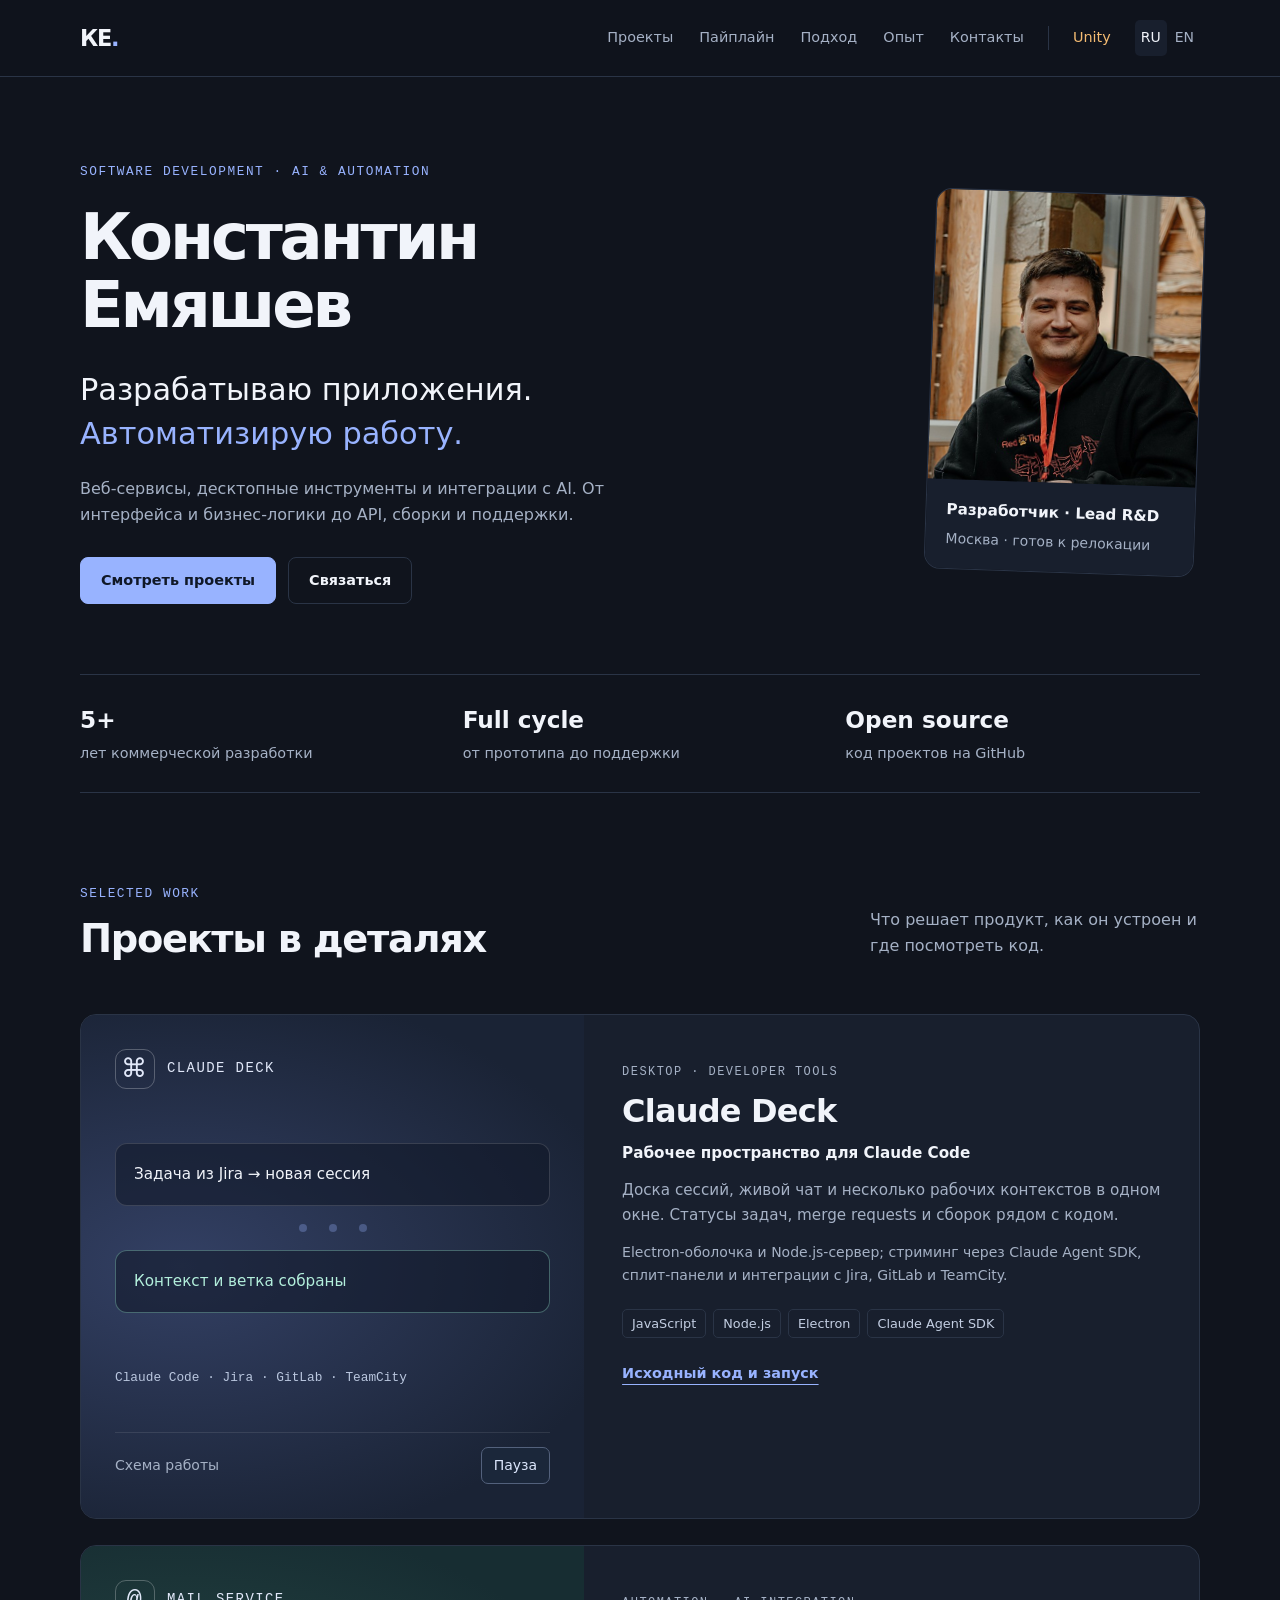
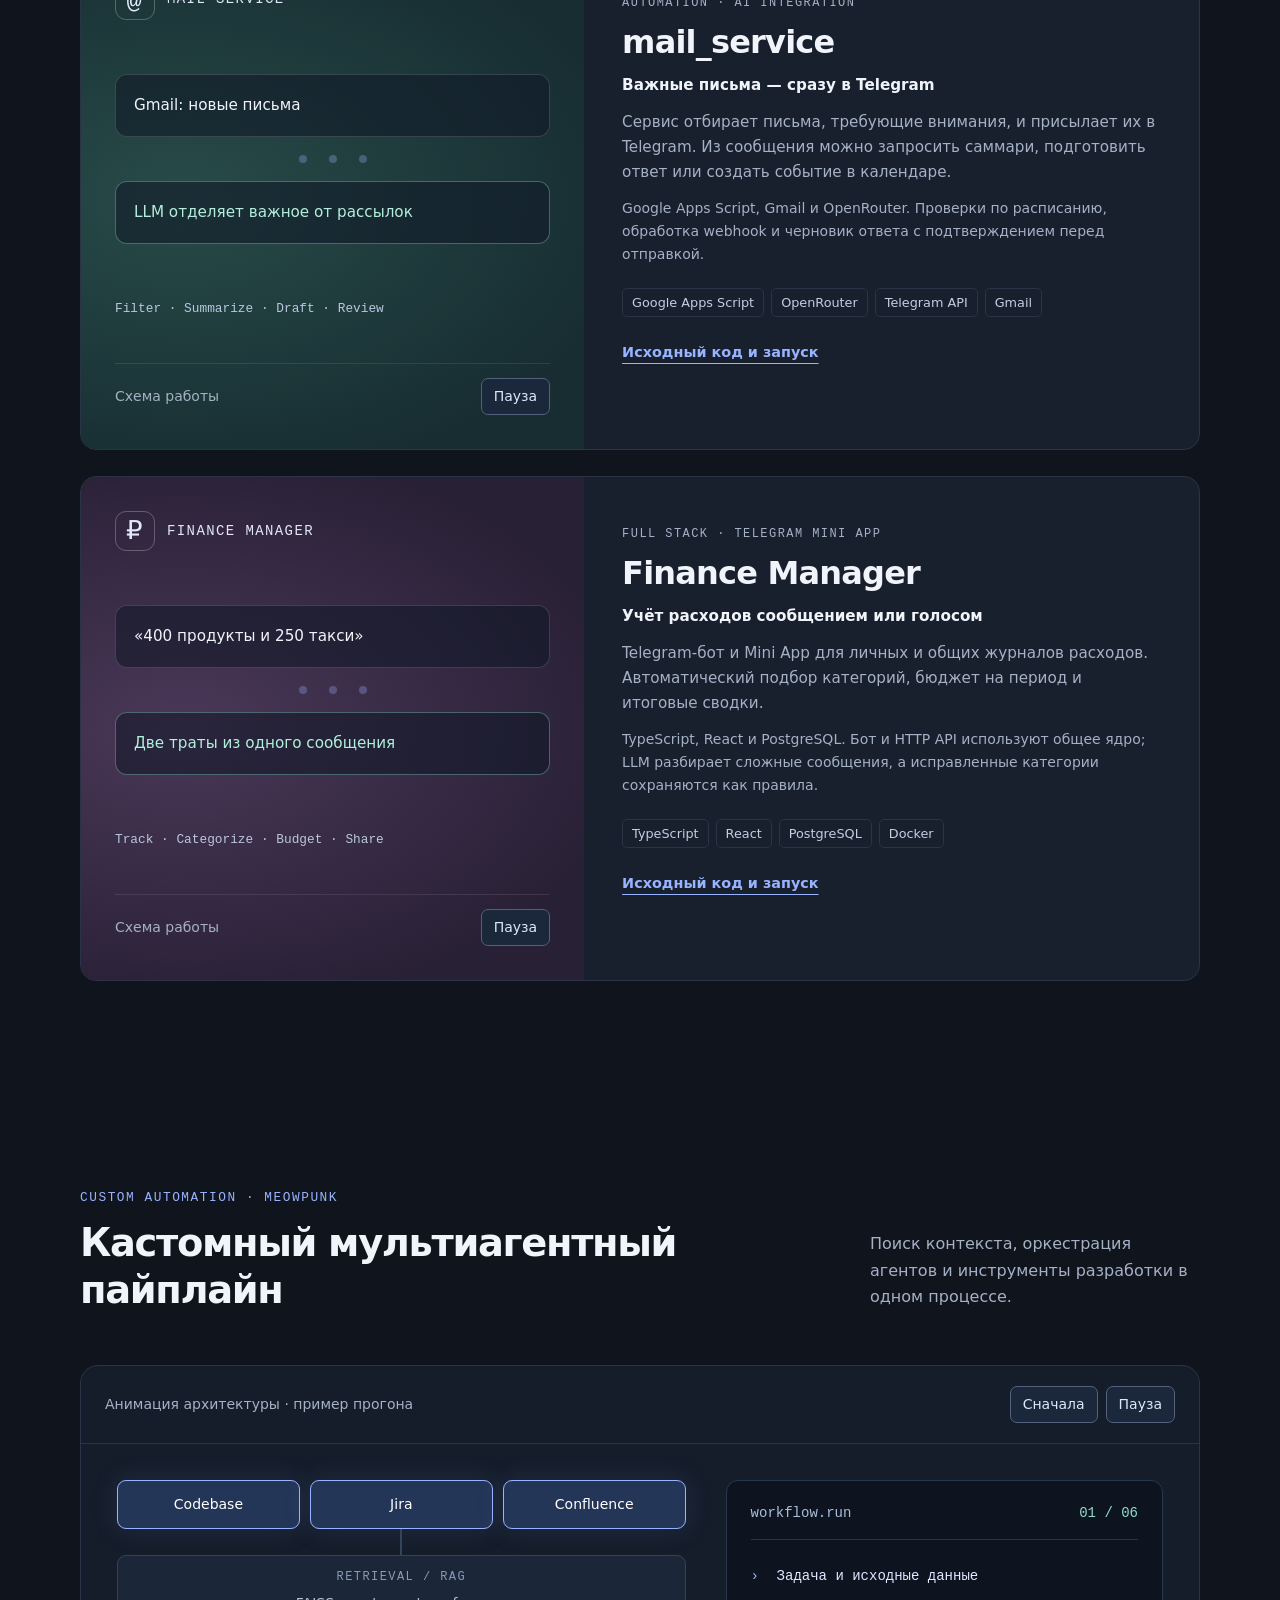
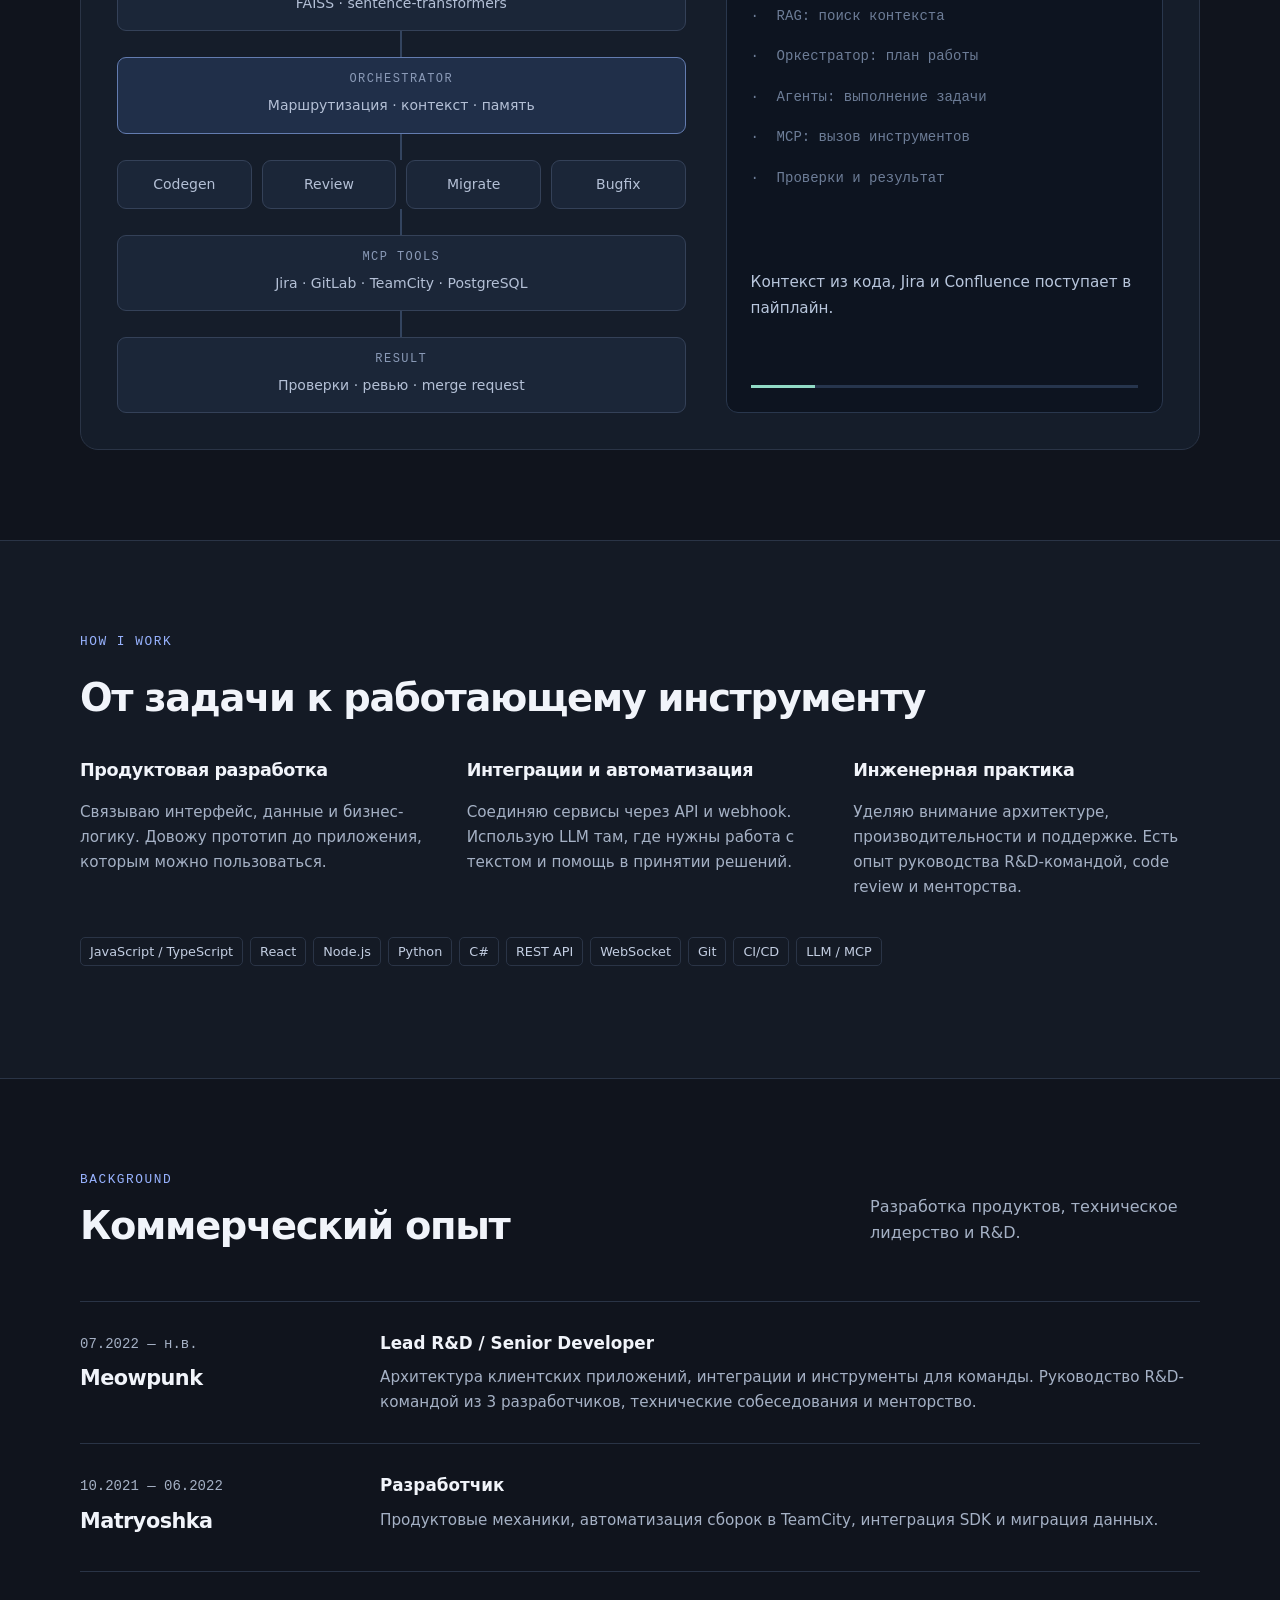
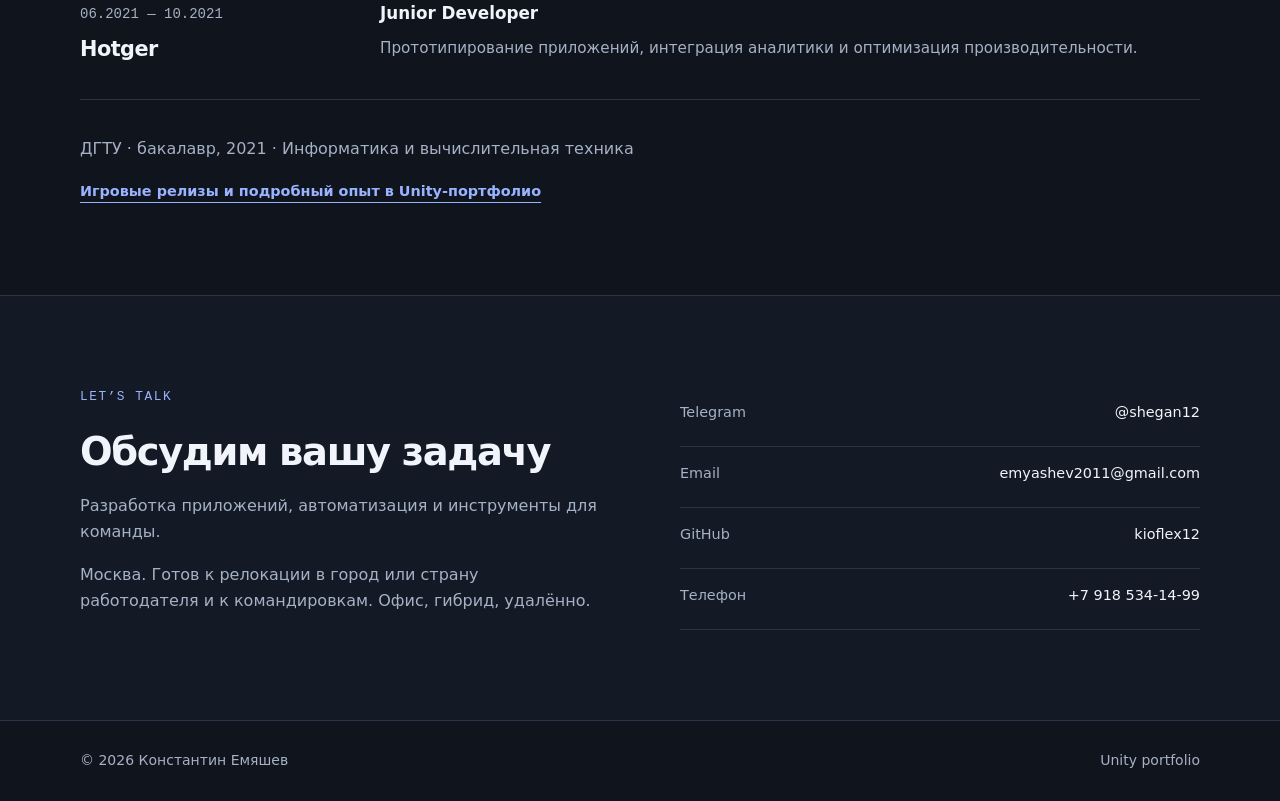
==== commit 85dcfacc: "Animate project workflows and restore agent pipeline; expand relocation availability" ====
--- a/ai.html
+++ b/ai.html
@@ -1 +1 @@
-<!doctype html><html lang="ru"><head><meta charset="utf-8"><meta name="viewport" content="width=device-width, initial-scale=1"><meta name="color-scheme" content="dark"><meta name="theme-color" content="#10141d"><meta name="description" content="Константин Емяшев — разработчик. Веб-приложения, инструменты разработчика, AI-интеграции и автоматизация. Проекты с открытым кодом."><title>Константин Емяшев — Разработчик / Software Developer</title><link rel="icon" href="img/favicon.svg" type="image/svg+xml"><link rel="stylesheet" href="portfolio.css"><script src="portfolio.js" defer></script></head><body><a class="skip" href="#main">К содержимому</a><header><nav class="wrap" aria-label="Основная навигация"><a class="brand" href="#home">КЕ<span>.</span></a><div class="nav-links"><a href="#projects"><span data-en="Projects">Проекты</span></a><a href="#about"><span data-en="Approach">Подход</span></a><a href="#experience"><span data-en="Experience">Опыт</span></a><a href="#contact"><span data-en="Contact">Контакты</span></a></div><a class="switch" href="unity.html">Unity</a><div class="langs" aria-label="Language"><button type="button" data-lang="ru" aria-pressed="true">RU</button><button type="button" data-lang="en" aria-pressed="false">EN</button></div></nav></header><main id="main"><section class="hero wrap" id="home"><div><p class="eyebrow">SOFTWARE DEVELOPMENT · AI & AUTOMATION</p><h1 data-en="Konstantin&lt;br&gt;Emyashev">Константин<br>Емяшев</h1><p class="hero-title" data-en="Building applications.&lt;br&gt;&lt;em&gt;Automating workflows.&lt;/em&gt;">Разрабатываю приложения.<br><em>Автоматизирую работу.</em></p><p class="intro" data-en="Web services, desktop tools and AI integrations. From interfaces and business logic to APIs, builds and maintenance.">Веб-сервисы, десктопные инструменты и интеграции с AI. От интерфейса и бизнес-логики до API, сборки и поддержки.</p><div class="actions"><a class="button primary" href="#projects"><span data-en="Explore projects">Смотреть проекты</span></a><a class="button" href="https://t.me/shegan12" target="_blank" rel="noopener"><span data-en="Get in touch">Связаться</span></a></div></div><aside class="profile"><img src="img/avatar.jpg" alt="Константин Емяшев" width="320" height="360"><div class="profile-caption"><strong data-en="Developer · Lead R&amp;D">Разработчик · Lead R&D</strong><span data-en="Moscow · remote / hybrid / on-site">Москва · удалённо / гибрид / офис</span></div></aside></section><div class="proof wrap"><div><strong>5+</strong><span data-en="years in commercial development">лет коммерческой разработки</span></div><div><strong>Full cycle</strong><span data-en="from prototype to maintenance">от прототипа до поддержки</span></div><div><strong>Open source</strong><span data-en="project source on GitHub">код проектов на GitHub</span></div></div><section class="wrap section" id="projects"><div class="section-head"><div><p class="eyebrow">SELECTED WORK</p><h2 data-en="Selected projects">Проекты в деталях</h2></div><p data-en="The problem, the implementation and the source code.">Что решает продукт, как он устроен и где посмотреть код.</p></div><article class="project"><div class="project-art deck-art" aria-hidden="true"><div class="art-toolbar"><span class="app-symbol">⌘</span> CLAUDE DECK</div><div class="board"><div><small>CONTEXT</small><i></i><i></i></div><div><small>SESSION</small><i class="accent"></i><i></i></div><div><small>WORKSPACE</small><i></i></div></div><div class="art-footer">Claude Code · Jira · GitLab · TeamCity</div></div><div class="project-copy"><p class="eyebrow">DESKTOP · DEVELOPER TOOLS</p><h3>Claude Deck</h3><p class="project-subtitle" data-en="A workspace for Claude Code">Рабочее пространство для Claude Code</p><p data-en="A session board, live chat and multiple work contexts in one window. Task, merge request and build statuses alongside the work.">Доска сессий, живой чат и несколько рабочих контекстов в одном окне. Статусы задач, merge requests и сборок рядом с кодом.</p><p class="detail" data-en="An Electron shell and Node.js server; streaming via Claude Agent SDK, split panes and Jira, GitLab and TeamCity integrations.">Electron-оболочка и Node.js-сервер; стриминг через Claude Agent SDK, сплит-панели и интеграции с Jira, GitLab и TeamCity.</p><div class="tags"><span>JavaScript</span><span>Node.js</span><span>Electron</span><span>Claude Agent SDK</span></div><a class="text-link" href="https://github.com/kioflex12/claude-deck" target="_blank" rel="noopener"><span data-en="Source code &amp; setup">Исходный код и запуск</span></a></div></article><article class="project"><div class="project-art mail-art" aria-hidden="true"><div class="art-toolbar"><span class="app-symbol">@</span> MAIL SERVICE</div><div class="mail-flow"><div>Gmail<small>Inbox</small></div><span>＋</span><div>LLM<small>OpenRouter</small></div><span>＝</span><div>Telegram<small>Actions</small></div></div><div class="art-footer">Filter · Summarize · Draft · Review</div></div><div class="project-copy"><p class="eyebrow">AUTOMATION · AI INTEGRATION</p><h3>mail_service</h3><p class="project-subtitle" data-en="Important email, delivered to Telegram">Важные письма — сразу в Telegram</p><p data-en="The service selects email that needs attention and delivers it to Telegram. Request a summary, prepare a reply or create a calendar event from the message.">Сервис отбирает письма, требующие внимания, и присылает их в Telegram. Из сообщения можно запросить саммари, подготовить ответ или создать событие в календаре.</p><p class="detail" data-en="Google Apps Script, Gmail and OpenRouter. Scheduled checks, webhook handling and reply drafts that require confirmation before sending.">Google Apps Script, Gmail и OpenRouter. Проверки по расписанию, обработка webhook и черновик ответа с подтверждением перед отправкой.</p><div class="tags"><span>Google Apps Script</span><span>OpenRouter</span><span>Telegram API</span><span>Gmail</span></div><a class="text-link" href="https://github.com/kioflex12/mail_service" target="_blank" rel="noopener"><span data-en="Source code &amp; setup">Исходный код и запуск</span></a></div></article><article class="project"><div class="project-art finance-art" aria-hidden="true"><div class="art-toolbar"><span class="app-symbol">₽</span> FINANCE MANAGER</div><div class="finance-flow"><div class="expense-bubble">400 продукты · 250 такси</div><div class="expense-ledger"><span>Telegram</span><span>LLM / Voice</span><span>Mini App</span></div></div><div class="art-footer">Track · Categorize · Budget · Share</div></div><div class="project-copy"><p class="eyebrow">FULL STACK · TELEGRAM MINI APP</p><h3>Finance Manager</h3><p class="project-subtitle" data-en="Track expenses by text or voice">Учёт расходов сообщением или голосом</p><p data-en="A Telegram bot and Mini App for personal and shared expense ledgers. Automatic categorization, period budgets and summaries.">Telegram-бот и Mini App для личных и общих журналов расходов. Автоматический подбор категорий, бюджет на период и итоговые сводки.</p><p class="detail" data-en="TypeScript, React and PostgreSQL. The bot and HTTP API share a common core; an LLM parses complex messages, while category corrections become reusable rules.">TypeScript, React и PostgreSQL. Бот и HTTP API используют общее ядро; LLM разбирает сложные сообщения, а исправленные категории сохраняются как правила.</p><div class="tags"><span>TypeScript</span><span>React</span><span>PostgreSQL</span><span>Docker</span></div><a class="text-link" href="https://github.com/kioflex12/finance-manager" target="_blank" rel="noopener"><span data-en="Source code &amp; setup">Исходный код и запуск</span></a></div></article></section><section class="section approach-section" id="about"><div class="wrap"><p class="eyebrow">HOW I WORK</p><h2 data-en="From a problem to a working tool">От задачи к работающему инструменту</h2><div class="approach"><div><h3 data-en="Product development">Продуктовая разработка</h3><p data-en="I connect interfaces, data and business logic, turning prototypes into usable applications.">Связываю интерфейс, данные и бизнес-логику. Довожу прототип до приложения, которым можно пользоваться.</p></div><div><h3 data-en="Integrations &amp; automation">Интеграции и автоматизация</h3><p data-en="I connect services through APIs and webhooks, using LLMs for text processing and decision support.">Соединяю сервисы через API и webhook. Использую LLM там, где нужны работа с текстом и помощь в принятии решений.</p></div><div><h3 data-en="Engineering practice">Инженерная практика</h3><p data-en="I focus on architecture, performance and maintenance, with experience leading an R&amp;D team, reviewing code and mentoring developers.">Уделяю внимание архитектуре, производительности и поддержке. Есть опыт руководства R&D-командой, code review и менторства.</p></div></div><div class="tags"><span>JavaScript / TypeScript</span><span>React</span><span>Node.js</span><span>Python</span><span>C#</span><span>REST API</span><span>WebSocket</span><span>Git</span><span>CI/CD</span><span>LLM / MCP</span></div></div></section><section class="wrap section" id="experience"><div class="section-head"><div><p class="eyebrow">BACKGROUND</p><h2 data-en="Professional experience">Коммерческий опыт</h2></div><p data-en="Product development, technical leadership and R&amp;D.">Разработка продуктов, техническое лидерство и R&D.</p></div><div class="timeline"><article class="job"><div class="job-meta"><span data-en="07.2022 — present">07.2022 — н.в.</span><h3>Meowpunk</h3></div><div><h4 data-en="Lead R&amp;D / Senior Developer">Lead R&D / Senior Developer</h4><p data-en="Client application architecture, integrations and team tools. Leading an R&amp;D team of 3 developers, technical interviews and mentoring.">Архитектура клиентских приложений, интеграции и инструменты для команды. Руководство R&D-командой из 3 разработчиков, технические собеседования и менторство.</p></div></article><article class="job"><div class="job-meta"><span data-en="10.2021 — 06.2022">10.2021 — 06.2022</span><h3>Matryoshka</h3></div><div><h4 data-en="Developer">Разработчик</h4><p data-en="Product features, TeamCity build automation, SDK integrations and data migration.">Продуктовые механики, автоматизация сборок в TeamCity, интеграция SDK и миграция данных.</p></div></article><article class="job"><div class="job-meta"><span data-en="06.2021 — 10.2021">06.2021 — 10.2021</span><h3>Hotger</h3></div><div><h4 data-en="Junior Developer">Junior Developer</h4><p data-en="Application prototyping, analytics integrations and performance optimization.">Прототипирование приложений, интеграция аналитики и оптимизация производительности.</p></div></article></div><div class="education"><p data-en="DSTU · BSc, 2021 · Computer Science and Engineering">ДГТУ · бакалавр, 2021 · Информатика и вычислительная техника</p><a href="unity.html" class="text-link"><span data-en="Game releases and detailed experience in my Unity portfolio">Игровые релизы и подробный опыт в Unity-портфолио</span></a></div></section><section class="section contact-section" id="contact"><div class="wrap contact"><div><p class="eyebrow">LET’S TALK</p><h2 data-en="Let’s talk about your project">Обсудим вашу задачу</h2><p data-en="Application development, automation and tools for your team.">Разработка приложений, автоматизация и инструменты для команды.</p></div><div class="contact-links"><a href="https://t.me/shegan12" target="_blank" rel="noopener">Telegram <strong>@shegan12</strong></a><a href="mailto:emyashev2011@gmail.com">Email <strong>emyashev2011@gmail.com</strong></a><a href="https://github.com/kioflex12" target="_blank" rel="noopener">GitHub <strong>kioflex12</strong></a><a href="tel:+79185341499"><span data-en="Phone">Телефон</span><strong>+7 918 534-14-99</strong></a></div></div></section></main><footer class="wrap"><span data-en="© 2026 Konstantin Emyashev">© 2026 Константин Емяшев</span><a href="unity.html">Unity portfolio</a></footer></body></html>+<!doctype html><html lang="ru"><head><meta charset="utf-8"><meta name="viewport" content="width=device-width, initial-scale=1"><meta name="color-scheme" content="dark"><meta name="theme-color" content="#10141d"><meta name="description" content="Константин Емяшев — разработчик. Веб-приложения, инструменты разработчика, AI-интеграции и автоматизация. Проекты с открытым кодом."><title>Константин Емяшев — Разработчик / Software Developer</title><link rel="icon" href="img/favicon.svg" type="image/svg+xml"><link rel="stylesheet" href="portfolio.css"><script src="portfolio.js" defer></script><link rel="stylesheet" href="motion.css"><script src="motion.js" defer></script></head><body><a class="skip" href="#main">К содержимому</a><header><nav class="wrap" aria-label="Основная навигация"><a class="brand" href="#home">КЕ<span>.</span></a><div class="nav-links"><a href="#projects"><span data-en="Projects">Проекты</span></a><a href="#pipeline"><span data-en="Pipeline">Пайплайн</span></a><a href="#about"><span data-en="Approach">Подход</span></a><a href="#experience"><span data-en="Experience">Опыт</span></a><a href="#contact"><span data-en="Contact">Контакты</span></a></div><a class="switch" href="unity.html">Unity</a><div class="langs" aria-label="Language"><button type="button" data-lang="ru" aria-pressed="true">RU</button><button type="button" data-lang="en" aria-pressed="false">EN</button></div></nav></header><main id="main"><section class="hero wrap" id="home"><div><p class="eyebrow">SOFTWARE DEVELOPMENT · AI & AUTOMATION</p><h1 data-en="Konstantin&lt;br&gt;Emyashev">Константин<br>Емяшев</h1><p class="hero-title" data-en="Building applications.&lt;br&gt;&lt;em&gt;Automating workflows.&lt;/em&gt;">Разрабатываю приложения.<br><em>Автоматизирую работу.</em></p><p class="intro" data-en="Web services, desktop tools and AI integrations. From interfaces and business logic to APIs, builds and maintenance.">Веб-сервисы, десктопные инструменты и интеграции с AI. От интерфейса и бизнес-логики до API, сборки и поддержки.</p><div class="actions"><a class="button primary" href="#projects"><span data-en="Explore projects">Смотреть проекты</span></a><a class="button" href="https://t.me/shegan12" target="_blank" rel="noopener"><span data-en="Get in touch">Связаться</span></a></div></div><aside class="profile"><img src="img/avatar.jpg" alt="Константин Емяшев" width="320" height="360"><div class="profile-caption"><strong data-en="Developer · Lead R&amp;D">Разработчик · Lead R&D</strong><span data-en="Moscow · open to relocation worldwide">Москва · готов к релокации</span></div></aside></section><div class="proof wrap"><div><strong>5+</strong><span data-en="years in commercial development">лет коммерческой разработки</span></div><div><strong>Full cycle</strong><span data-en="from prototype to maintenance">от прототипа до поддержки</span></div><div><strong>Open source</strong><span data-en="project source on GitHub">код проектов на GitHub</span></div></div><section class="wrap section" id="projects"><div class="section-head"><div><p class="eyebrow">SELECTED WORK</p><h2 data-en="Selected projects">Проекты в деталях</h2></div><p data-en="The problem, the implementation and the source code.">Что решает продукт, как он устроен и где посмотреть код.</p></div><article class="project"><div class="project-art deck-art animated-demo" data-demo="deck"><div class="art-toolbar"><span class="app-symbol">⌘</span> CLAUDE DECK</div><div class="demo-scene"><div class="demo-input"></div><div class="demo-process"><span></span><span></span><span></span></div><div class="demo-result"></div></div><div class="art-footer">Claude Code · Jira · GitLab · TeamCity</div><div class="demo-bottom"><span data-en="Illustrative workflow">Схема работы</span><button class="motion-toggle" type="button" aria-pressed="false" data-en="Pause">Пауза</button></div></div><div class="project-copy"><p class="eyebrow">DESKTOP · DEVELOPER TOOLS</p><h3>Claude Deck</h3><p class="project-subtitle" data-en="A workspace for Claude Code">Рабочее пространство для Claude Code</p><p data-en="A session board, live chat and multiple work contexts in one window. Task, merge request and build statuses alongside the work.">Доска сессий, живой чат и несколько рабочих контекстов в одном окне. Статусы задач, merge requests и сборок рядом с кодом.</p><p class="detail" data-en="An Electron shell and Node.js server; streaming via Claude Agent SDK, split panes and Jira, GitLab and TeamCity integrations.">Electron-оболочка и Node.js-сервер; стриминг через Claude Agent SDK, сплит-панели и интеграции с Jira, GitLab и TeamCity.</p><div class="tags"><span>JavaScript</span><span>Node.js</span><span>Electron</span><span>Claude Agent SDK</span></div><a class="text-link" href="https://github.com/kioflex12/claude-deck" target="_blank" rel="noopener"><span data-en="Source code &amp; setup">Исходный код и запуск</span></a></div></article><article class="project"><div class="project-art mail-art animated-demo" data-demo="mail"><div class="art-toolbar"><span class="app-symbol">@</span> MAIL SERVICE</div><div class="demo-scene"><div class="demo-input"></div><div class="demo-process"><span></span><span></span><span></span></div><div class="demo-result"></div></div><div class="art-footer">Filter · Summarize · Draft · Review</div><div class="demo-bottom"><span data-en="Illustrative workflow">Схема работы</span><button class="motion-toggle" type="button" aria-pressed="false" data-en="Pause">Пауза</button></div></div><div class="project-copy"><p class="eyebrow">AUTOMATION · AI INTEGRATION</p><h3>mail_service</h3><p class="project-subtitle" data-en="Important email, delivered to Telegram">Важные письма — сразу в Telegram</p><p data-en="The service selects email that needs attention and delivers it to Telegram. Request a summary, prepare a reply or create a calendar event from the message.">Сервис отбирает письма, требующие внимания, и присылает их в Telegram. Из сообщения можно запросить саммари, подготовить ответ или создать событие в календаре.</p><p class="detail" data-en="Google Apps Script, Gmail and OpenRouter. Scheduled checks, webhook handling and reply drafts that require confirmation before sending.">Google Apps Script, Gmail и OpenRouter. Проверки по расписанию, обработка webhook и черновик ответа с подтверждением перед отправкой.</p><div class="tags"><span>Google Apps Script</span><span>OpenRouter</span><span>Telegram API</span><span>Gmail</span></div><a class="text-link" href="https://github.com/kioflex12/mail_service" target="_blank" rel="noopener"><span data-en="Source code &amp; setup">Исходный код и запуск</span></a></div></article><article class="project"><div class="project-art finance-art animated-demo" data-demo="finance"><div class="art-toolbar"><span class="app-symbol">₽</span> FINANCE MANAGER</div><div class="demo-scene"><div class="demo-input"></div><div class="demo-process"><span></span><span></span><span></span></div><div class="demo-result"></div></div><div class="art-footer">Track · Categorize · Budget · Share</div><div class="demo-bottom"><span data-en="Illustrative workflow">Схема работы</span><button class="motion-toggle" type="button" aria-pressed="false" data-en="Pause">Пауза</button></div></div><div class="project-copy"><p class="eyebrow">FULL STACK · TELEGRAM MINI APP</p><h3>Finance Manager</h3><p class="project-subtitle" data-en="Track expenses by text or voice">Учёт расходов сообщением или голосом</p><p data-en="A Telegram bot and Mini App for personal and shared expense ledgers. Automatic categorization, period budgets and summaries.">Telegram-бот и Mini App для личных и общих журналов расходов. Автоматический подбор категорий, бюджет на период и итоговые сводки.</p><p class="detail" data-en="TypeScript, React and PostgreSQL. The bot and HTTP API share a common core; an LLM parses complex messages, while category corrections become reusable rules.">TypeScript, React и PostgreSQL. Бот и HTTP API используют общее ядро; LLM разбирает сложные сообщения, а исправленные категории сохраняются как правила.</p><div class="tags"><span>TypeScript</span><span>React</span><span>PostgreSQL</span><span>Docker</span></div><a class="text-link" href="https://github.com/kioflex12/finance-manager" target="_blank" rel="noopener"><span data-en="Source code &amp; setup">Исходный код и запуск</span></a></div></article></section><section class="wrap section" id="pipeline"><div class="section-head"><div><p class="eyebrow">CUSTOM AUTOMATION · MEOWPUNK</p><h2 data-en="A custom multi-agent pipeline">Кастомный мультиагентный пайплайн</h2></div><p data-en="Context retrieval, agent orchestration and development tools in one workflow.">Поиск контекста, оркестрация агентов и инструменты разработки в одном процессе.</p></div><div class="pipeline-demo animated-demo" data-demo="pipeline"><div class="pipeline-top"><span data-en="Animated architecture · illustrative run">Анимация архитектуры · пример прогона</span><div><button type="button" class="motion-restart" data-en="Restart">Сначала</button><button type="button" class="motion-toggle" aria-pressed="false" data-en="Pause">Пауза</button></div></div><div class="pipeline-layout"><div class="pipeline-map"><div class="pipe-row sources" data-stage="0"><span>Codebase</span><span>Jira</span><span>Confluence</span></div><div class="pipe-wire"></div><div class="pipe-node" data-stage="1"><small>RETRIEVAL / RAG</small><strong>FAISS · sentence-transformers</strong></div><div class="pipe-wire"></div><div class="pipe-node orchestrator" data-stage="2"><small>ORCHESTRATOR</small><strong data-en="Routing · context · memory">Маршрутизация · контекст · память</strong></div><div class="pipe-wire branch"></div><div class="pipe-row agents" data-stage="3"><span>Codegen</span><span>Review</span><span>Migrate</span><span>Bugfix</span></div><div class="pipe-wire"></div><div class="pipe-node" data-stage="4"><small>MCP TOOLS</small><strong>Jira · GitLab · TeamCity · PostgreSQL</strong></div><div class="pipe-wire"></div><div class="pipe-node" data-stage="5"><small>RESULT</small><strong data-en="Checks · review · merge request">Проверки · ревью · merge request</strong></div></div><div class="pipeline-console"><div class="console-title">workflow.run <span class="run-position">01 / 06</span></div><ol class="run-log"></ol><div class="run-explanation"></div><div class="run-progress"><i></i></div></div></div></div></section><section class="section approach-section" id="about"><div class="wrap"><p class="eyebrow">HOW I WORK</p><h2 data-en="From a problem to a working tool">От задачи к работающему инструменту</h2><div class="approach"><div><h3 data-en="Product development">Продуктовая разработка</h3><p data-en="I connect interfaces, data and business logic, turning prototypes into usable applications.">Связываю интерфейс, данные и бизнес-логику. Довожу прототип до приложения, которым можно пользоваться.</p></div><div><h3 data-en="Integrations &amp; automation">Интеграции и автоматизация</h3><p data-en="I connect services through APIs and webhooks, using LLMs for text processing and decision support.">Соединяю сервисы через API и webhook. Использую LLM там, где нужны работа с текстом и помощь в принятии решений.</p></div><div><h3 data-en="Engineering practice">Инженерная практика</h3><p data-en="I focus on architecture, performance and maintenance, with experience leading an R&amp;D team, reviewing code and mentoring developers.">Уделяю внимание архитектуре, производительности и поддержке. Есть опыт руководства R&D-командой, code review и менторства.</p></div></div><div class="tags"><span>JavaScript / TypeScript</span><span>React</span><span>Node.js</span><span>Python</span><span>C#</span><span>REST API</span><span>WebSocket</span><span>Git</span><span>CI/CD</span><span>LLM / MCP</span></div></div></section><section class="wrap section" id="experience"><div class="section-head"><div><p class="eyebrow">BACKGROUND</p><h2 data-en="Professional experience">Коммерческий опыт</h2></div><p data-en="Product development, technical leadership and R&amp;D.">Разработка продуктов, техническое лидерство и R&D.</p></div><div class="timeline"><article class="job"><div class="job-meta"><span data-en="07.2022 — present">07.2022 — н.в.</span><h3>Meowpunk</h3></div><div><h4 data-en="Lead R&amp;D / Senior Developer">Lead R&D / Senior Developer</h4><p data-en="Client application architecture, integrations and team tools. Leading an R&amp;D team of 3 developers, technical interviews and mentoring.">Архитектура клиентских приложений, интеграции и инструменты для команды. Руководство R&D-командой из 3 разработчиков, технические собеседования и менторство.</p></div></article><article class="job"><div class="job-meta"><span data-en="10.2021 — 06.2022">10.2021 — 06.2022</span><h3>Matryoshka</h3></div><div><h4 data-en="Developer">Разработчик</h4><p data-en="Product features, TeamCity build automation, SDK integrations and data migration.">Продуктовые механики, автоматизация сборок в TeamCity, интеграция SDK и миграция данных.</p></div></article><article class="job"><div class="job-meta"><span data-en="06.2021 — 10.2021">06.2021 — 10.2021</span><h3>Hotger</h3></div><div><h4 data-en="Junior Developer">Junior Developer</h4><p data-en="Application prototyping, analytics integrations and performance optimization.">Прототипирование приложений, интеграция аналитики и оптимизация производительности.</p></div></article></div><div class="education"><p data-en="DSTU · BSc, 2021 · Computer Science and Engineering">ДГТУ · бакалавр, 2021 · Информатика и вычислительная техника</p><a href="unity.html" class="text-link"><span data-en="Game releases and detailed experience in my Unity portfolio">Игровые релизы и подробный опыт в Unity-портфолио</span></a></div></section><section class="section contact-section" id="contact"><div class="wrap contact"><div><p class="eyebrow">LET’S TALK</p><h2 data-en="Let’s talk about your project">Обсудим вашу задачу</h2><p data-en="Application development, automation and tools for your team.">Разработка приложений, автоматизация и инструменты для команды.</p><p class="relocation" data-en="Based in Moscow. Open to relocating to the employer’s city or country worldwide and to business trips. On-site, hybrid or remote.">Москва. Готов к релокации в город или страну работодателя и к командировкам. Офис, гибрид, удалённо.</p></div><div class="contact-links"><a href="https://t.me/shegan12" target="_blank" rel="noopener">Telegram <strong>@shegan12</strong></a><a href="mailto:emyashev2011@gmail.com">Email <strong>emyashev2011@gmail.com</strong></a><a href="https://github.com/kioflex12" target="_blank" rel="noopener">GitHub <strong>kioflex12</strong></a><a href="tel:+79185341499"><span data-en="Phone">Телефон</span><strong>+7 918 534-14-99</strong></a></div></div></section></main><footer class="wrap"><span data-en="© 2026 Konstantin Emyashev">© 2026 Константин Емяшев</span><a href="unity.html">Unity portfolio</a></footer></body></html>
--- a/motion.css
+++ b/motion.css
@@ -0,0 +1,2 @@
+/* Shared, dependency-free illustrative motion. */
+.animated-demo{--motion-accent:#98b3ff}.demo-scene{min-height:190px;display:flex;flex-direction:column;justify-content:center;gap:18px}.demo-input,.demo-result{padding:18px;border:1px solid #ffffff25;border-radius:12px;background:#10182790;font-size:.95rem;min-height:58px}.demo-result{border-color:#91dbc660;color:#b3efdc}.demo-process{display:flex;justify-content:center;gap:22px}.demo-process span{width:8px;height:8px;border-radius:50%;background:var(--motion-accent);opacity:.3;animation:packet 1.5s infinite}.demo-process span:nth-child(2){animation-delay:.2s}.demo-process span:nth-child(3){animation-delay:.4s}.demo-scene.changing .demo-result{animation:result-in .5s ease-out}.demo-bottom,.pipeline-top,.gallery-toolbar{display:flex;justify-content:space-between;align-items:center;gap:15px;font-size:.875rem;color:#a5b1c5}.demo-bottom{border-top:1px solid #ffffff18;padding-top:14px}.motion-toggle,.motion-restart,.gallery-toggle{font:inherit;font-size:.875rem;cursor:pointer;color:#dce6fc;background:#1b273a;border:1px solid #53617c;border-radius:7px;padding:6px 12px;min-height:36px}.motion-toggle:hover,.motion-restart:hover,.gallery-toggle:hover{background:#30405c}.pipeline-demo{border:1px solid #2a3446;border-radius:18px;background:#151d2a;overflow:hidden}.pipeline-top{padding:20px 24px;border-bottom:1px solid #2a3446}.pipeline-top>div{display:flex;gap:8px}.pipeline-layout{display:grid;grid-template-columns:1.3fr 1fr;gap:40px;padding:36px}.pipeline-map{min-width:0}.pipe-row{display:flex;gap:10px;justify-content:center}.pipe-row span,.pipe-node{border:1px solid #344158;border-radius:9px;background:#1b2638;padding:14px;text-align:center;color:#b4c0d6;transition:border-color .4s,background .4s,box-shadow .4s}.pipe-row span{flex:1;font-size:.875rem;padding:12px 7px}.pipe-node small{display:block;color:#8a9ab7;letter-spacing:.12em;font: .75rem Consolas,monospace;margin-bottom:6px}.pipe-node strong{font-weight:500;font-size:.875rem}.pipe-node.active,.pipe-row.active span{border-color:#98b3ff;background:#243657;box-shadow:0 0 28px #7899ef22;color:white}.pipe-node.done,.pipe-row.done span{border-color:#528d80}.pipe-wire{width:2px;height:26px;background:#33445f;margin:auto;position:relative;overflow:hidden}.pipe-wire::after{content:'';position:absolute;inset:0;background:linear-gradient(transparent,#98b3ff,transparent);transform:translateY(-100%)}.active+.pipe-wire::after{animation:wire-flow 1.3s linear infinite}.orchestrator{border-color:#637cb0;background:#202f49}.pipeline-console{background:#0d1420;border:1px solid #29374d;border-radius:12px;padding:24px;display:flex;flex-direction:column;min-width:0}.console-title{font: .875rem Consolas,monospace;color:#aabedc;display:flex;justify-content:space-between;gap:10px;border-bottom:1px solid #29374d;padding-bottom:18px}.run-position{color:#91dbc6}.run-log{list-style:none;margin:25px 0;padding:0;display:grid;gap:18px;font: .875rem/1.6 Consolas,monospace}.run-log li{color:#6d7d97;display:flex;gap:10px}.run-log li::before{content:'·';width:16px;flex:none}.run-log li.done{color:#91dbc6}.run-log li.done::before{content:'✓'}.run-log li.active{color:#e0e9ff}.run-log li.active::before{content:'›';color:#98b3ff}.run-explanation{margin-top:auto;color:#b8c6dc;font-size:.95rem;padding-top:24px;min-height:115px}.run-progress{height:3px;background:#26354d;margin-top:24px;overflow:hidden}.run-progress i{display:block;height:100%;background:#91dbc6;width:0;transition:width .5s}.is-paused *{animation-play-state:paused!important}.gallery-toolbar{margin-bottom:20px}.game-gallery.shot-cover{height:280px;position:relative;background:#101722;overflow:hidden}.game-gallery.shot-cover img.game-frame{position:absolute;inset:0;width:100%;height:100%;object-fit:contain;border-radius:0;box-shadow:none;opacity:0;transform:scale(1.025);transition:opacity 1s ease,transform 4s ease;z-index:0}.game-gallery.shot-cover img.game-frame.current{opacity:1;transform:scale(1);z-index:1}.gallery-caption{position:absolute;bottom:0;left:0;right:0;z-index:2;text-align:center;padding:20px 8px 8px;background:linear-gradient(transparent,#0c121de6);font-size:.8rem;font-weight:400;color:white;letter-spacing:0}.game-gallery .pf-tag{z-index:3}.game-gallery.is-paused img{transition:none!important}@keyframes packet{50%{opacity:1;box-shadow:0 0 12px #98b3ff80}}@keyframes result-in{from{opacity:.25;transform:translateY(7px)}to{opacity:1;transform:translateY(0)}}@keyframes wire-flow{to{transform:translateY(100%)}}@media(max-width:700px){.pipeline-layout{grid-template-columns:1fr;padding:20px;gap:24px}.pipeline-top{align-items:flex-start;flex-direction:column}.pipeline-console{padding:20px}.pipe-row{gap:6px}.pipe-row span{font-size:.75rem}.pipe-node strong{font-size:.8rem}.gallery-toolbar{align-items:flex-start}.gallery-toolbar>span{max-width:70%}.nav-links{gap:16px}}@media(prefers-reduced-motion:reduce){.animated-demo *{animation:none!important;transition:none!important}}
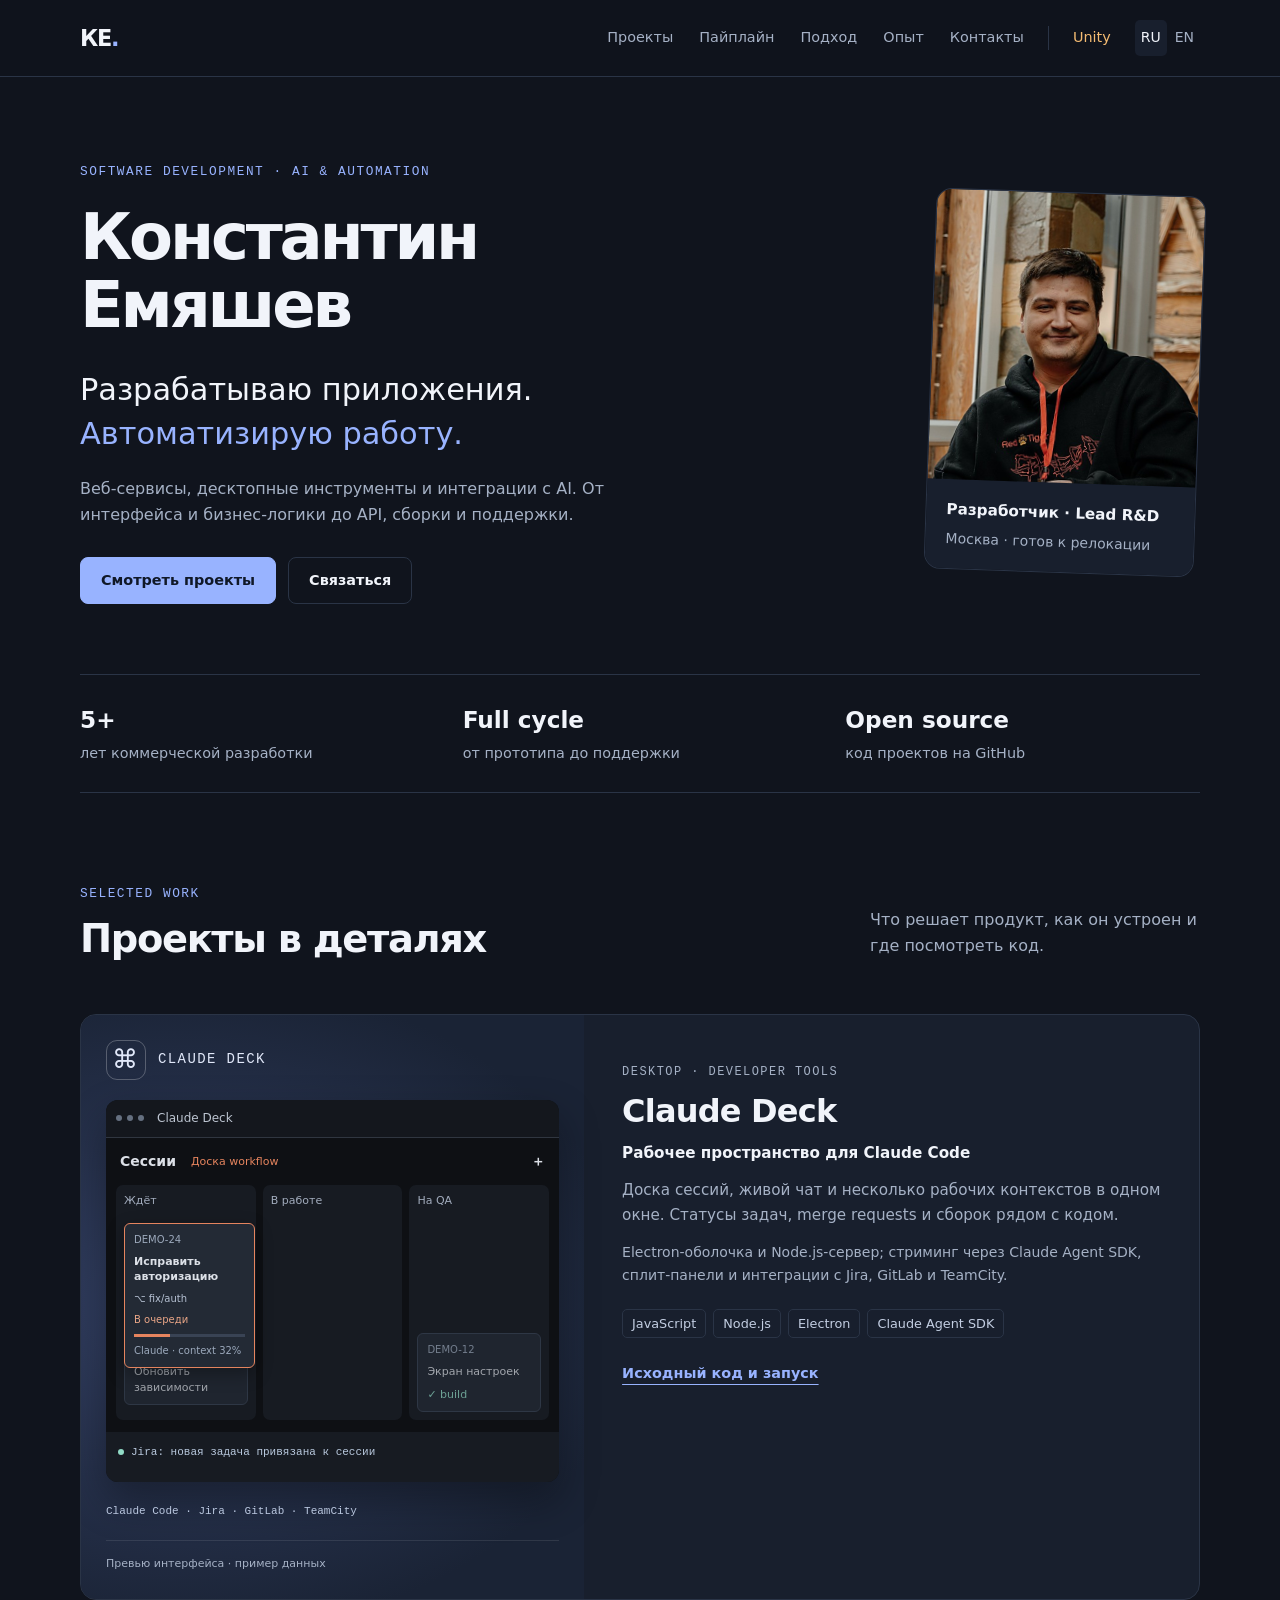
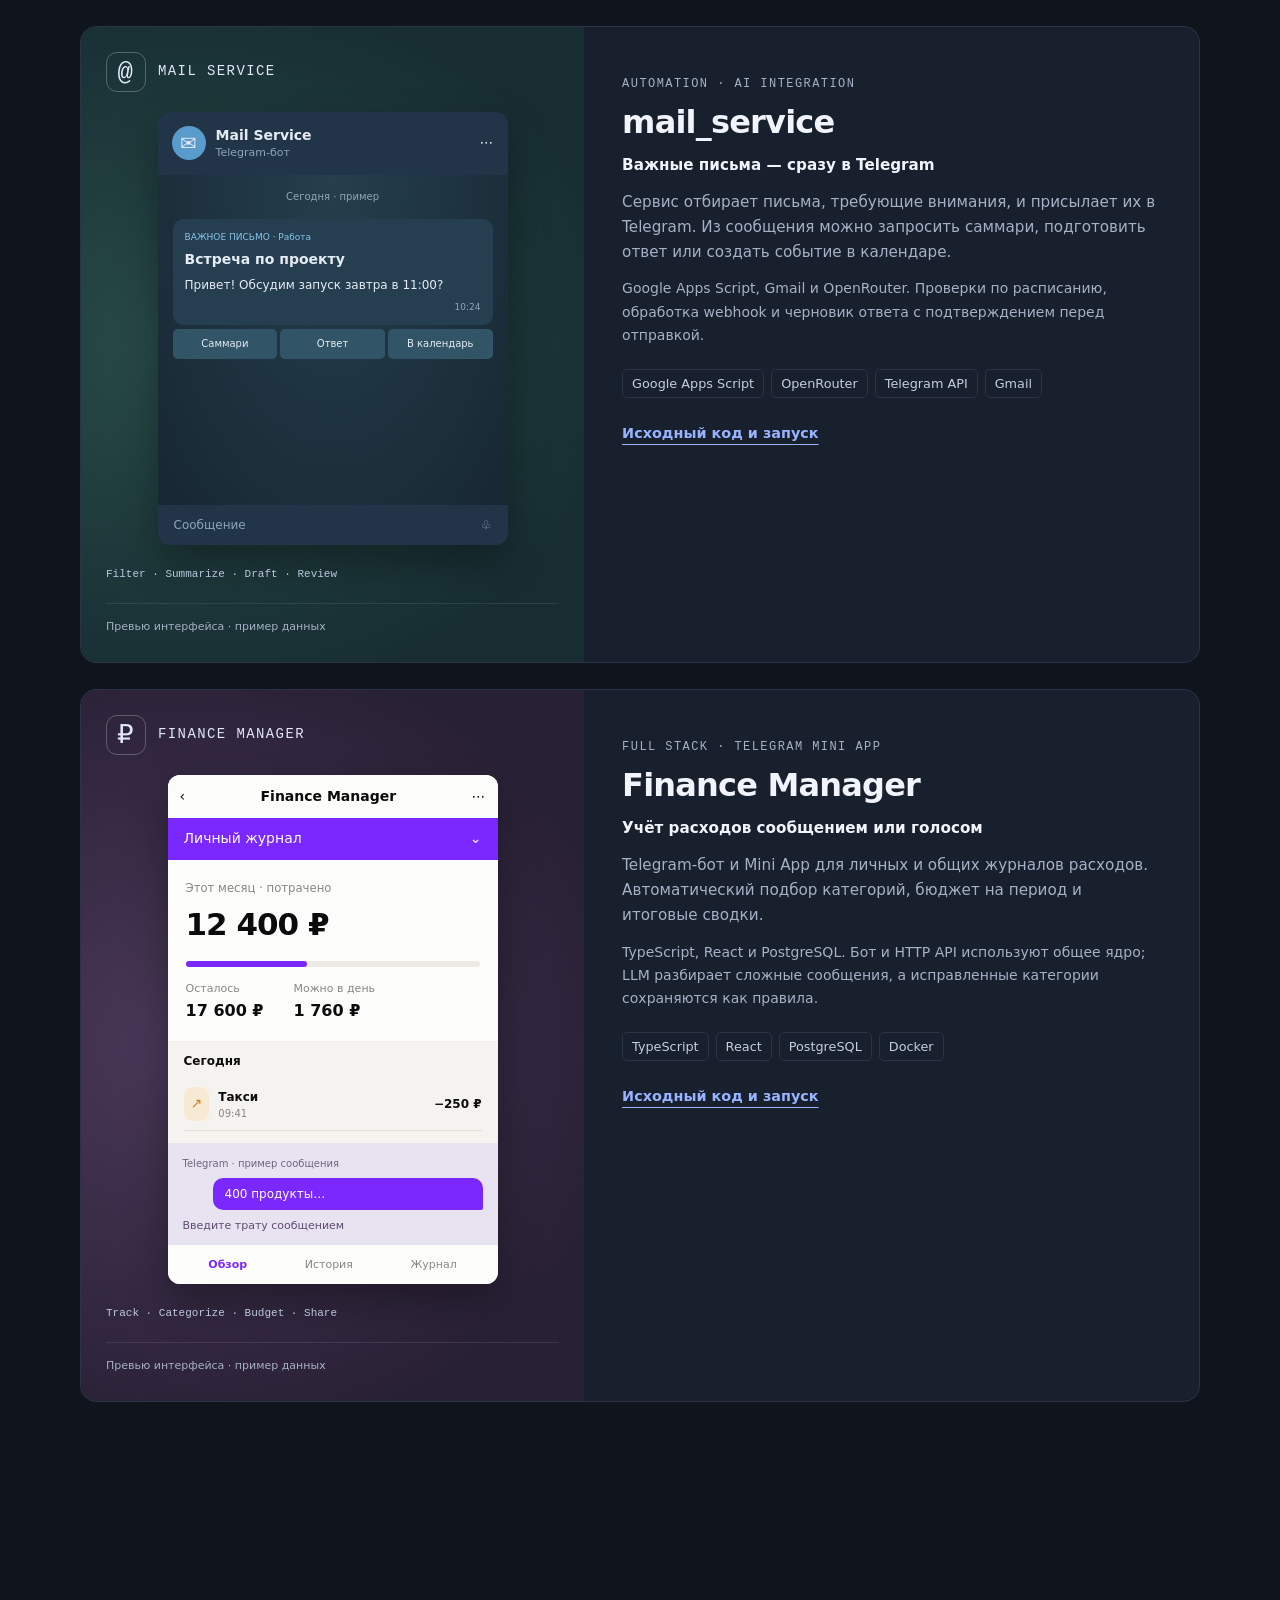
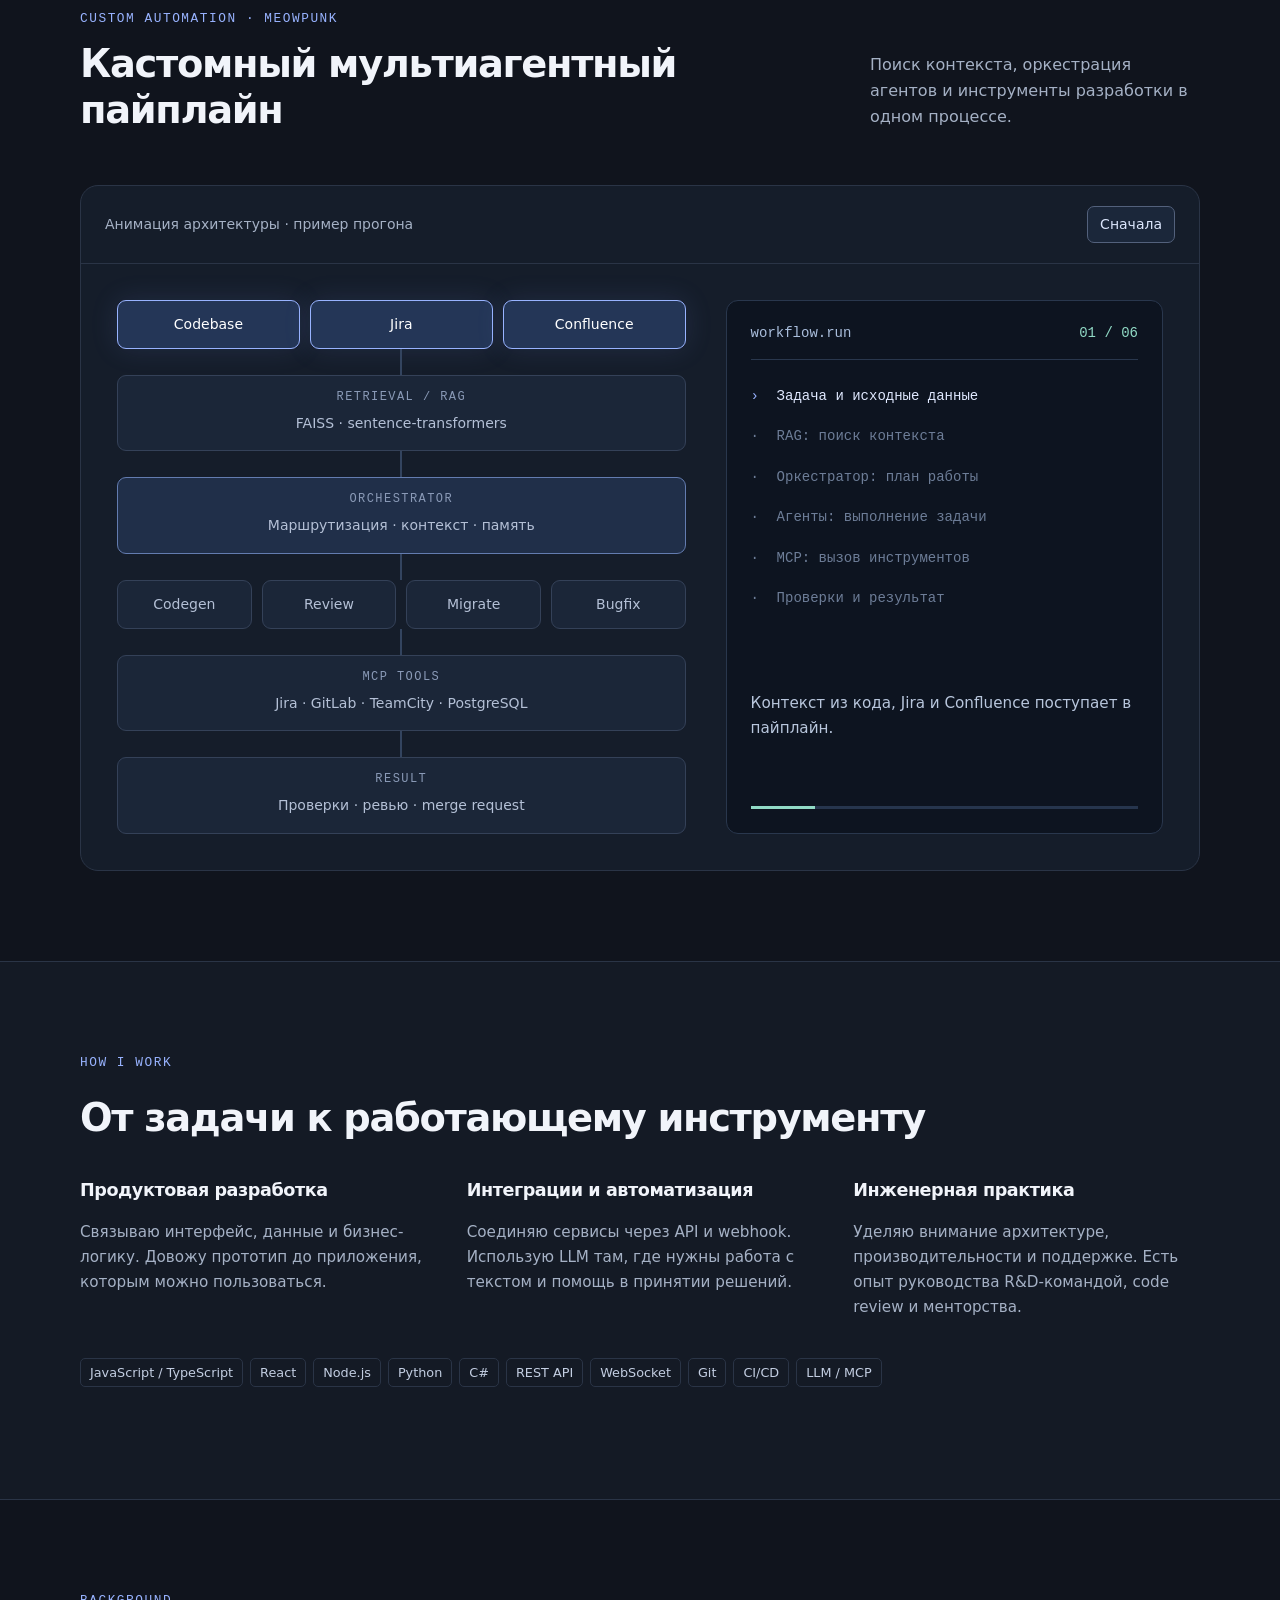
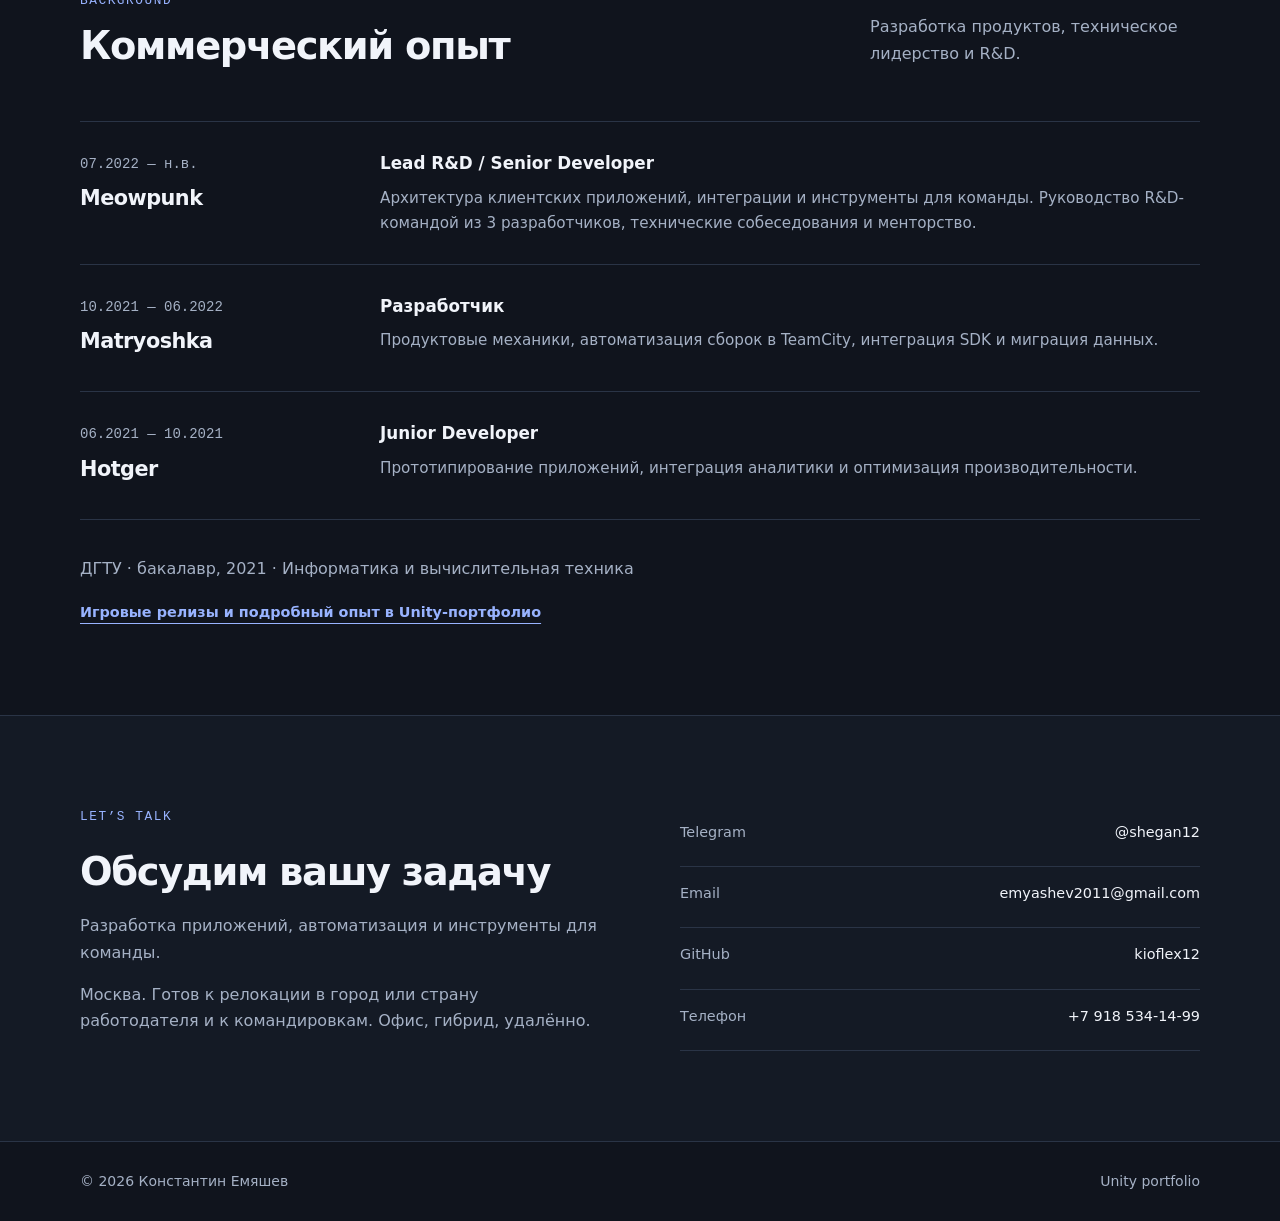
==== commit 6aaab603: "Show animated application interfaces and remove pause controls" ====
--- a/ai.html
+++ b/ai.html
@@ -1 +1 @@
-<!doctype html><html lang="ru"><head><meta charset="utf-8"><meta name="viewport" content="width=device-width, initial-scale=1"><meta name="color-scheme" content="dark"><meta name="theme-color" content="#10141d"><meta name="description" content="Константин Емяшев — разработчик. Веб-приложения, инструменты разработчика, AI-интеграции и автоматизация. Проекты с открытым кодом."><title>Константин Емяшев — Разработчик / Software Developer</title><link rel="icon" href="img/favicon.svg" type="image/svg+xml"><link rel="stylesheet" href="portfolio.css"><script src="portfolio.js" defer></script><link rel="stylesheet" href="motion.css"><script src="motion.js" defer></script></head><body><a class="skip" href="#main">К содержимому</a><header><nav class="wrap" aria-label="Основная навигация"><a class="brand" href="#home">КЕ<span>.</span></a><div class="nav-links"><a href="#projects"><span data-en="Projects">Проекты</span></a><a href="#pipeline"><span data-en="Pipeline">Пайплайн</span></a><a href="#about"><span data-en="Approach">Подход</span></a><a href="#experience"><span data-en="Experience">Опыт</span></a><a href="#contact"><span data-en="Contact">Контакты</span></a></div><a class="switch" href="unity.html">Unity</a><div class="langs" aria-label="Language"><button type="button" data-lang="ru" aria-pressed="true">RU</button><button type="button" data-lang="en" aria-pressed="false">EN</button></div></nav></header><main id="main"><section class="hero wrap" id="home"><div><p class="eyebrow">SOFTWARE DEVELOPMENT · AI & AUTOMATION</p><h1 data-en="Konstantin&lt;br&gt;Emyashev">Константин<br>Емяшев</h1><p class="hero-title" data-en="Building applications.&lt;br&gt;&lt;em&gt;Automating workflows.&lt;/em&gt;">Разрабатываю приложения.<br><em>Автоматизирую работу.</em></p><p class="intro" data-en="Web services, desktop tools and AI integrations. From interfaces and business logic to APIs, builds and maintenance.">Веб-сервисы, десктопные инструменты и интеграции с AI. От интерфейса и бизнес-логики до API, сборки и поддержки.</p><div class="actions"><a class="button primary" href="#projects"><span data-en="Explore projects">Смотреть проекты</span></a><a class="button" href="https://t.me/shegan12" target="_blank" rel="noopener"><span data-en="Get in touch">Связаться</span></a></div></div><aside class="profile"><img src="img/avatar.jpg" alt="Константин Емяшев" width="320" height="360"><div class="profile-caption"><strong data-en="Developer · Lead R&amp;D">Разработчик · Lead R&D</strong><span data-en="Moscow · open to relocation worldwide">Москва · готов к релокации</span></div></aside></section><div class="proof wrap"><div><strong>5+</strong><span data-en="years in commercial development">лет коммерческой разработки</span></div><div><strong>Full cycle</strong><span data-en="from prototype to maintenance">от прототипа до поддержки</span></div><div><strong>Open source</strong><span data-en="project source on GitHub">код проектов на GitHub</span></div></div><section class="wrap section" id="projects"><div class="section-head"><div><p class="eyebrow">SELECTED WORK</p><h2 data-en="Selected projects">Проекты в деталях</h2></div><p data-en="The problem, the implementation and the source code.">Что решает продукт, как он устроен и где посмотреть код.</p></div><article class="project"><div class="project-art deck-art animated-demo" data-demo="deck"><div class="art-toolbar"><span class="app-symbol">⌘</span> CLAUDE DECK</div><div class="demo-scene"><div class="demo-input"></div><div class="demo-process"><span></span><span></span><span></span></div><div class="demo-result"></div></div><div class="art-footer">Claude Code · Jira · GitLab · TeamCity</div><div class="demo-bottom"><span data-en="Illustrative workflow">Схема работы</span><button class="motion-toggle" type="button" aria-pressed="false" data-en="Pause">Пауза</button></div></div><div class="project-copy"><p class="eyebrow">DESKTOP · DEVELOPER TOOLS</p><h3>Claude Deck</h3><p class="project-subtitle" data-en="A workspace for Claude Code">Рабочее пространство для Claude Code</p><p data-en="A session board, live chat and multiple work contexts in one window. Task, merge request and build statuses alongside the work.">Доска сессий, живой чат и несколько рабочих контекстов в одном окне. Статусы задач, merge requests и сборок рядом с кодом.</p><p class="detail" data-en="An Electron shell and Node.js server; streaming via Claude Agent SDK, split panes and Jira, GitLab and TeamCity integrations.">Electron-оболочка и Node.js-сервер; стриминг через Claude Agent SDK, сплит-панели и интеграции с Jira, GitLab и TeamCity.</p><div class="tags"><span>JavaScript</span><span>Node.js</span><span>Electron</span><span>Claude Agent SDK</span></div><a class="text-link" href="https://github.com/kioflex12/claude-deck" target="_blank" rel="noopener"><span data-en="Source code &amp; setup">Исходный код и запуск</span></a></div></article><article class="project"><div class="project-art mail-art animated-demo" data-demo="mail"><div class="art-toolbar"><span class="app-symbol">@</span> MAIL SERVICE</div><div class="demo-scene"><div class="demo-input"></div><div class="demo-process"><span></span><span></span><span></span></div><div class="demo-result"></div></div><div class="art-footer">Filter · Summarize · Draft · Review</div><div class="demo-bottom"><span data-en="Illustrative workflow">Схема работы</span><button class="motion-toggle" type="button" aria-pressed="false" data-en="Pause">Пауза</button></div></div><div class="project-copy"><p class="eyebrow">AUTOMATION · AI INTEGRATION</p><h3>mail_service</h3><p class="project-subtitle" data-en="Important email, delivered to Telegram">Важные письма — сразу в Telegram</p><p data-en="The service selects email that needs attention and delivers it to Telegram. Request a summary, prepare a reply or create a calendar event from the message.">Сервис отбирает письма, требующие внимания, и присылает их в Telegram. Из сообщения можно запросить саммари, подготовить ответ или создать событие в календаре.</p><p class="detail" data-en="Google Apps Script, Gmail and OpenRouter. Scheduled checks, webhook handling and reply drafts that require confirmation before sending.">Google Apps Script, Gmail и OpenRouter. Проверки по расписанию, обработка webhook и черновик ответа с подтверждением перед отправкой.</p><div class="tags"><span>Google Apps Script</span><span>OpenRouter</span><span>Telegram API</span><span>Gmail</span></div><a class="text-link" href="https://github.com/kioflex12/mail_service" target="_blank" rel="noopener"><span data-en="Source code &amp; setup">Исходный код и запуск</span></a></div></article><article class="project"><div class="project-art finance-art animated-demo" data-demo="finance"><div class="art-toolbar"><span class="app-symbol">₽</span> FINANCE MANAGER</div><div class="demo-scene"><div class="demo-input"></div><div class="demo-process"><span></span><span></span><span></span></div><div class="demo-result"></div></div><div class="art-footer">Track · Categorize · Budget · Share</div><div class="demo-bottom"><span data-en="Illustrative workflow">Схема работы</span><button class="motion-toggle" type="button" aria-pressed="false" data-en="Pause">Пауза</button></div></div><div class="project-copy"><p class="eyebrow">FULL STACK · TELEGRAM MINI APP</p><h3>Finance Manager</h3><p class="project-subtitle" data-en="Track expenses by text or voice">Учёт расходов сообщением или голосом</p><p data-en="A Telegram bot and Mini App for personal and shared expense ledgers. Automatic categorization, period budgets and summaries.">Telegram-бот и Mini App для личных и общих журналов расходов. Автоматический подбор категорий, бюджет на период и итоговые сводки.</p><p class="detail" data-en="TypeScript, React and PostgreSQL. The bot and HTTP API share a common core; an LLM parses complex messages, while category corrections become reusable rules.">TypeScript, React и PostgreSQL. Бот и HTTP API используют общее ядро; LLM разбирает сложные сообщения, а исправленные категории сохраняются как правила.</p><div class="tags"><span>TypeScript</span><span>React</span><span>PostgreSQL</span><span>Docker</span></div><a class="text-link" href="https://github.com/kioflex12/finance-manager" target="_blank" rel="noopener"><span data-en="Source code &amp; setup">Исходный код и запуск</span></a></div></article></section><section class="wrap section" id="pipeline"><div class="section-head"><div><p class="eyebrow">CUSTOM AUTOMATION · MEOWPUNK</p><h2 data-en="A custom multi-agent pipeline">Кастомный мультиагентный пайплайн</h2></div><p data-en="Context retrieval, agent orchestration and development tools in one workflow.">Поиск контекста, оркестрация агентов и инструменты разработки в одном процессе.</p></div><div class="pipeline-demo animated-demo" data-demo="pipeline"><div class="pipeline-top"><span data-en="Animated architecture · illustrative run">Анимация архитектуры · пример прогона</span><div><button type="button" class="motion-restart" data-en="Restart">Сначала</button><button type="button" class="motion-toggle" aria-pressed="false" data-en="Pause">Пауза</button></div></div><div class="pipeline-layout"><div class="pipeline-map"><div class="pipe-row sources" data-stage="0"><span>Codebase</span><span>Jira</span><span>Confluence</span></div><div class="pipe-wire"></div><div class="pipe-node" data-stage="1"><small>RETRIEVAL / RAG</small><strong>FAISS · sentence-transformers</strong></div><div class="pipe-wire"></div><div class="pipe-node orchestrator" data-stage="2"><small>ORCHESTRATOR</small><strong data-en="Routing · context · memory">Маршрутизация · контекст · память</strong></div><div class="pipe-wire branch"></div><div class="pipe-row agents" data-stage="3"><span>Codegen</span><span>Review</span><span>Migrate</span><span>Bugfix</span></div><div class="pipe-wire"></div><div class="pipe-node" data-stage="4"><small>MCP TOOLS</small><strong>Jira · GitLab · TeamCity · PostgreSQL</strong></div><div class="pipe-wire"></div><div class="pipe-node" data-stage="5"><small>RESULT</small><strong data-en="Checks · review · merge request">Проверки · ревью · merge request</strong></div></div><div class="pipeline-console"><div class="console-title">workflow.run <span class="run-position">01 / 06</span></div><ol class="run-log"></ol><div class="run-explanation"></div><div class="run-progress"><i></i></div></div></div></div></section><section class="section approach-section" id="about"><div class="wrap"><p class="eyebrow">HOW I WORK</p><h2 data-en="From a problem to a working tool">От задачи к работающему инструменту</h2><div class="approach"><div><h3 data-en="Product development">Продуктовая разработка</h3><p data-en="I connect interfaces, data and business logic, turning prototypes into usable applications.">Связываю интерфейс, данные и бизнес-логику. Довожу прототип до приложения, которым можно пользоваться.</p></div><div><h3 data-en="Integrations &amp; automation">Интеграции и автоматизация</h3><p data-en="I connect services through APIs and webhooks, using LLMs for text processing and decision support.">Соединяю сервисы через API и webhook. Использую LLM там, где нужны работа с текстом и помощь в принятии решений.</p></div><div><h3 data-en="Engineering practice">Инженерная практика</h3><p data-en="I focus on architecture, performance and maintenance, with experience leading an R&amp;D team, reviewing code and mentoring developers.">Уделяю внимание архитектуре, производительности и поддержке. Есть опыт руководства R&D-командой, code review и менторства.</p></div></div><div class="tags"><span>JavaScript / TypeScript</span><span>React</span><span>Node.js</span><span>Python</span><span>C#</span><span>REST API</span><span>WebSocket</span><span>Git</span><span>CI/CD</span><span>LLM / MCP</span></div></div></section><section class="wrap section" id="experience"><div class="section-head"><div><p class="eyebrow">BACKGROUND</p><h2 data-en="Professional experience">Коммерческий опыт</h2></div><p data-en="Product development, technical leadership and R&amp;D.">Разработка продуктов, техническое лидерство и R&D.</p></div><div class="timeline"><article class="job"><div class="job-meta"><span data-en="07.2022 — present">07.2022 — н.в.</span><h3>Meowpunk</h3></div><div><h4 data-en="Lead R&amp;D / Senior Developer">Lead R&D / Senior Developer</h4><p data-en="Client application architecture, integrations and team tools. Leading an R&amp;D team of 3 developers, technical interviews and mentoring.">Архитектура клиентских приложений, интеграции и инструменты для команды. Руководство R&D-командой из 3 разработчиков, технические собеседования и менторство.</p></div></article><article class="job"><div class="job-meta"><span data-en="10.2021 — 06.2022">10.2021 — 06.2022</span><h3>Matryoshka</h3></div><div><h4 data-en="Developer">Разработчик</h4><p data-en="Product features, TeamCity build automation, SDK integrations and data migration.">Продуктовые механики, автоматизация сборок в TeamCity, интеграция SDK и миграция данных.</p></div></article><article class="job"><div class="job-meta"><span data-en="06.2021 — 10.2021">06.2021 — 10.2021</span><h3>Hotger</h3></div><div><h4 data-en="Junior Developer">Junior Developer</h4><p data-en="Application prototyping, analytics integrations and performance optimization.">Прототипирование приложений, интеграция аналитики и оптимизация производительности.</p></div></article></div><div class="education"><p data-en="DSTU · BSc, 2021 · Computer Science and Engineering">ДГТУ · бакалавр, 2021 · Информатика и вычислительная техника</p><a href="unity.html" class="text-link"><span data-en="Game releases and detailed experience in my Unity portfolio">Игровые релизы и подробный опыт в Unity-портфолио</span></a></div></section><section class="section contact-section" id="contact"><div class="wrap contact"><div><p class="eyebrow">LET’S TALK</p><h2 data-en="Let’s talk about your project">Обсудим вашу задачу</h2><p data-en="Application development, automation and tools for your team.">Разработка приложений, автоматизация и инструменты для команды.</p><p class="relocation" data-en="Based in Moscow. Open to relocating to the employer’s city or country worldwide and to business trips. On-site, hybrid or remote.">Москва. Готов к релокации в город или страну работодателя и к командировкам. Офис, гибрид, удалённо.</p></div><div class="contact-links"><a href="https://t.me/shegan12" target="_blank" rel="noopener">Telegram <strong>@shegan12</strong></a><a href="mailto:emyashev2011@gmail.com">Email <strong>emyashev2011@gmail.com</strong></a><a href="https://github.com/kioflex12" target="_blank" rel="noopener">GitHub <strong>kioflex12</strong></a><a href="tel:+79185341499"><span data-en="Phone">Телефон</span><strong>+7 918 534-14-99</strong></a></div></div></section></main><footer class="wrap"><span data-en="© 2026 Konstantin Emyashev">© 2026 Константин Емяшев</span><a href="unity.html">Unity portfolio</a></footer></body></html>+<!doctype html><html lang="ru"><head><meta charset="utf-8"><meta name="viewport" content="width=device-width, initial-scale=1"><meta name="color-scheme" content="dark"><meta name="theme-color" content="#10141d"><meta name="description" content="Константин Емяшев — разработчик. Веб-приложения, инструменты разработчика, AI-интеграции и автоматизация. Проекты с открытым кодом."><title>Константин Емяшев — Разработчик / Software Developer</title><link rel="icon" href="img/favicon.svg" type="image/svg+xml"><link rel="stylesheet" href="portfolio.css"><script src="portfolio.js" defer></script><link rel="stylesheet" href="motion.css"><script src="motion.js" defer></script></head><body><a class="skip" href="#main">К содержимому</a><header><nav class="wrap" aria-label="Основная навигация"><a class="brand" href="#home">КЕ<span>.</span></a><div class="nav-links"><a href="#projects"><span data-en="Projects">Проекты</span></a><a href="#pipeline"><span data-en="Pipeline">Пайплайн</span></a><a href="#about"><span data-en="Approach">Подход</span></a><a href="#experience"><span data-en="Experience">Опыт</span></a><a href="#contact"><span data-en="Contact">Контакты</span></a></div><a class="switch" href="unity.html">Unity</a><div class="langs" aria-label="Language"><button type="button" data-lang="ru" aria-pressed="true">RU</button><button type="button" data-lang="en" aria-pressed="false">EN</button></div></nav></header><main id="main"><section class="hero wrap" id="home"><div><p class="eyebrow">SOFTWARE DEVELOPMENT · AI & AUTOMATION</p><h1 data-en="Konstantin&lt;br&gt;Emyashev">Константин<br>Емяшев</h1><p class="hero-title" data-en="Building applications.&lt;br&gt;&lt;em&gt;Automating workflows.&lt;/em&gt;">Разрабатываю приложения.<br><em>Автоматизирую работу.</em></p><p class="intro" data-en="Web services, desktop tools and AI integrations. From interfaces and business logic to APIs, builds and maintenance.">Веб-сервисы, десктопные инструменты и интеграции с AI. От интерфейса и бизнес-логики до API, сборки и поддержки.</p><div class="actions"><a class="button primary" href="#projects"><span data-en="Explore projects">Смотреть проекты</span></a><a class="button" href="https://t.me/shegan12" target="_blank" rel="noopener"><span data-en="Get in touch">Связаться</span></a></div></div><aside class="profile"><img src="img/avatar.jpg" alt="Константин Емяшев" width="320" height="360"><div class="profile-caption"><strong data-en="Developer · Lead R&amp;D">Разработчик · Lead R&D</strong><span data-en="Moscow · open to relocation worldwide">Москва · готов к релокации</span></div></aside></section><div class="proof wrap"><div><strong>5+</strong><span data-en="years in commercial development">лет коммерческой разработки</span></div><div><strong>Full cycle</strong><span data-en="from prototype to maintenance">от прототипа до поддержки</span></div><div><strong>Open source</strong><span data-en="project source on GitHub">код проектов на GitHub</span></div></div><section class="wrap section" id="projects"><div class="section-head"><div><p class="eyebrow">SELECTED WORK</p><h2 data-en="Selected projects">Проекты в деталях</h2></div><p data-en="The problem, the implementation and the source code.">Что решает продукт, как он устроен и где посмотреть код.</p></div><article class="project"><div class="project-art deck-art animated-demo" data-demo="deck"><div class="art-toolbar"><span class="app-symbol">⌘</span> CLAUDE DECK</div><div class="app-preview deck-preview"><div class="mini-window"><i></i><i></i><i></i><span>Claude Deck</span></div><div class="deck-tools"><strong data-en="Sessions">Сессии</strong><span data-en="Workflow board">Доска workflow</span><b>＋</b></div><div class="kanban"><div class="kanban-col"><div class="column-label" data-en="To do">Ждёт</div><div class="quiet-card"><small>DEMO-18</small><span data-en="Update dependencies">Обновить зависимости</span></div></div><div class="kanban-col"><div class="column-label" data-en="In progress">В работе</div></div><div class="kanban-col"><div class="column-label" data-en="On QA">На QA</div><div class="quiet-card"><small>DEMO-12</small><span data-en="Settings screen">Экран настроек</span><em>✓ build</em></div></div><div class="moving-task"><small>DEMO-24</small><strong data-en="Fix authorization">Исправить авторизацию</strong><span class="branch-name">⌥ fix/auth</span><span class="task-state"></span><div class="context-meter"><i></i></div><small>Claude · context 32%</small></div></div><div class="deck-terminal"><span class="terminal-dot"></span><span class="deck-event"></span></div></div><div class="art-footer">Claude Code · Jira · GitLab · TeamCity</div><div class="demo-bottom"><span data-en="Interface preview · sample data">Превью интерфейса · пример данных</span></div></div><div class="project-copy"><p class="eyebrow">DESKTOP · DEVELOPER TOOLS</p><h3>Claude Deck</h3><p class="project-subtitle" data-en="A workspace for Claude Code">Рабочее пространство для Claude Code</p><p data-en="A session board, live chat and multiple work contexts in one window. Task, merge request and build statuses alongside the work.">Доска сессий, живой чат и несколько рабочих контекстов в одном окне. Статусы задач, merge requests и сборок рядом с кодом.</p><p class="detail" data-en="An Electron shell and Node.js server; streaming via Claude Agent SDK, split panes and Jira, GitLab and TeamCity integrations.">Electron-оболочка и Node.js-сервер; стриминг через Claude Agent SDK, сплит-панели и интеграции с Jira, GitLab и TeamCity.</p><div class="tags"><span>JavaScript</span><span>Node.js</span><span>Electron</span><span>Claude Agent SDK</span></div><a class="text-link" href="https://github.com/kioflex12/claude-deck" target="_blank" rel="noopener"><span data-en="Source code &amp; setup">Исходный код и запуск</span></a></div></article><article class="project"><div class="project-art mail-art animated-demo" data-demo="mail"><div class="art-toolbar"><span class="app-symbol">@</span> MAIL SERVICE</div><div class="app-preview mail-preview"><div class="telegram-header"><span class="telegram-avatar">✉</span><div><strong>Mail Service</strong><small data-en="Telegram bot">Telegram-бот</small></div><span>⋯</span></div><div class="telegram-chat"><div class="chat-date" data-en="Today · demo">Сегодня · пример</div><div class="mail-bubble"><small data-en="IMPORTANT EMAIL · Work">ВАЖНОЕ ПИСЬМО · Работа</small><strong data-en="Project meeting">Встреча по проекту</strong><p data-en="Hi! Shall we discuss the launch tomorrow at 11:00?">Привет! Обсудим запуск завтра в 11:00?</p><span class="bubble-time">10:24</span></div><div class="mail-actions"><span class="summary-action" data-en="Summary">Саммари</span><span class="reply-action" data-en="Reply">Ответ</span><span data-en="Calendar">В календарь</span></div><div class="mail-result"><small class="mail-result-title"></small><p class="mail-result-body"></p><div class="draft-actions"><span data-en="Send">Отправить</span><span data-en="Save draft">В черновик</span></div></div></div><div class="telegram-compose"><span data-en="Message">Сообщение</span><span>♧</span></div></div><div class="art-footer">Filter · Summarize · Draft · Review</div><div class="demo-bottom"><span data-en="Interface preview · sample data">Превью интерфейса · пример данных</span></div></div><div class="project-copy"><p class="eyebrow">AUTOMATION · AI INTEGRATION</p><h3>mail_service</h3><p class="project-subtitle" data-en="Important email, delivered to Telegram">Важные письма — сразу в Telegram</p><p data-en="The service selects email that needs attention and delivers it to Telegram. Request a summary, prepare a reply or create a calendar event from the message.">Сервис отбирает письма, требующие внимания, и присылает их в Telegram. Из сообщения можно запросить саммари, подготовить ответ или создать событие в календаре.</p><p class="detail" data-en="Google Apps Script, Gmail and OpenRouter. Scheduled checks, webhook handling and reply drafts that require confirmation before sending.">Google Apps Script, Gmail и OpenRouter. Проверки по расписанию, обработка webhook и черновик ответа с подтверждением перед отправкой.</p><div class="tags"><span>Google Apps Script</span><span>OpenRouter</span><span>Telegram API</span><span>Gmail</span></div><a class="text-link" href="https://github.com/kioflex12/mail_service" target="_blank" rel="noopener"><span data-en="Source code &amp; setup">Исходный код и запуск</span></a></div></article><article class="project"><div class="project-art finance-art animated-demo" data-demo="finance"><div class="art-toolbar"><span class="app-symbol">₽</span> FINANCE MANAGER</div><div class="app-preview finance-preview"><div class="finance-header"><span>‹</span><strong>Finance Manager</strong><span>⋯</span></div><div class="finance-room"><span data-en="Personal ledger">Личный журнал</span><span>⌄</span></div><div class="finance-summary"><small data-en="This month · spent">Этот месяц · потрачено</small><strong class="finance-total">12 400 ₽</strong><div class="finance-meter"><i></i></div><div class="finance-tiles"><div><small data-en="Remaining">Осталось</small><b class="finance-left">17 600 ₽</b></div><div><small data-en="Per day">Можно в день</small><b class="finance-day">1 760 ₽</b></div></div></div><div class="finance-list"><div class="list-heading" data-en="Today">Сегодня</div><div class="new-expense"><span class="expense-icon">▤</span><div><strong data-en="Groceries">Продукты</strong><small data-en="From your message">Из сообщения</small></div><b>−400 ₽</b></div><div class="expense-row"><span class="expense-icon taxi">↗</span><div><strong data-en="Taxi">Такси</strong><small>09:41</small></div><b>−250 ₽</b></div></div><div class="finance-bot"><small>Telegram · <span data-en="demo message">пример сообщения</span></small><div class="finance-message"></div><span class="finance-reply"></span></div><div class="finance-tabs"><b data-en="Overview">Обзор</b><span data-en="History">История</span><span data-en="Ledger">Журнал</span></div></div><div class="art-footer">Track · Categorize · Budget · Share</div><div class="demo-bottom"><span data-en="Interface preview · sample data">Превью интерфейса · пример данных</span></div></div><div class="project-copy"><p class="eyebrow">FULL STACK · TELEGRAM MINI APP</p><h3>Finance Manager</h3><p class="project-subtitle" data-en="Track expenses by text or voice">Учёт расходов сообщением или голосом</p><p data-en="A Telegram bot and Mini App for personal and shared expense ledgers. Automatic categorization, period budgets and summaries.">Telegram-бот и Mini App для личных и общих журналов расходов. Автоматический подбор категорий, бюджет на период и итоговые сводки.</p><p class="detail" data-en="TypeScript, React and PostgreSQL. The bot and HTTP API share a common core; an LLM parses complex messages, while category corrections become reusable rules.">TypeScript, React и PostgreSQL. Бот и HTTP API используют общее ядро; LLM разбирает сложные сообщения, а исправленные категории сохраняются как правила.</p><div class="tags"><span>TypeScript</span><span>React</span><span>PostgreSQL</span><span>Docker</span></div><a class="text-link" href="https://github.com/kioflex12/finance-manager" target="_blank" rel="noopener"><span data-en="Source code &amp; setup">Исходный код и запуск</span></a></div></article></section><section class="wrap section" id="pipeline"><div class="section-head"><div><p class="eyebrow">CUSTOM AUTOMATION · MEOWPUNK</p><h2 data-en="A custom multi-agent pipeline">Кастомный мультиагентный пайплайн</h2></div><p data-en="Context retrieval, agent orchestration and development tools in one workflow.">Поиск контекста, оркестрация агентов и инструменты разработки в одном процессе.</p></div><div class="pipeline-demo animated-demo" data-demo="pipeline"><div class="pipeline-top"><span data-en="Animated architecture · illustrative run">Анимация архитектуры · пример прогона</span><div><button type="button" class="motion-restart" data-en="Restart">Сначала</button></div></div><div class="pipeline-layout"><div class="pipeline-map"><div class="pipe-row sources" data-stage="0"><span>Codebase</span><span>Jira</span><span>Confluence</span></div><div class="pipe-wire"></div><div class="pipe-node" data-stage="1"><small>RETRIEVAL / RAG</small><strong>FAISS · sentence-transformers</strong></div><div class="pipe-wire"></div><div class="pipe-node orchestrator" data-stage="2"><small>ORCHESTRATOR</small><strong data-en="Routing · context · memory">Маршрутизация · контекст · память</strong></div><div class="pipe-wire branch"></div><div class="pipe-row agents" data-stage="3"><span>Codegen</span><span>Review</span><span>Migrate</span><span>Bugfix</span></div><div class="pipe-wire"></div><div class="pipe-node" data-stage="4"><small>MCP TOOLS</small><strong>Jira · GitLab · TeamCity · PostgreSQL</strong></div><div class="pipe-wire"></div><div class="pipe-node" data-stage="5"><small>RESULT</small><strong data-en="Checks · review · merge request">Проверки · ревью · merge request</strong></div></div><div class="pipeline-console"><div class="console-title">workflow.run <span class="run-position">01 / 06</span></div><ol class="run-log"></ol><div class="run-explanation"></div><div class="run-progress"><i></i></div></div></div></div></section><section class="section approach-section" id="about"><div class="wrap"><p class="eyebrow">HOW I WORK</p><h2 data-en="From a problem to a working tool">От задачи к работающему инструменту</h2><div class="approach"><div><h3 data-en="Product development">Продуктовая разработка</h3><p data-en="I connect interfaces, data and business logic, turning prototypes into usable applications.">Связываю интерфейс, данные и бизнес-логику. Довожу прототип до приложения, которым можно пользоваться.</p></div><div><h3 data-en="Integrations &amp; automation">Интеграции и автоматизация</h3><p data-en="I connect services through APIs and webhooks, using LLMs for text processing and decision support.">Соединяю сервисы через API и webhook. Использую LLM там, где нужны работа с текстом и помощь в принятии решений.</p></div><div><h3 data-en="Engineering practice">Инженерная практика</h3><p data-en="I focus on architecture, performance and maintenance, with experience leading an R&amp;D team, reviewing code and mentoring developers.">Уделяю внимание архитектуре, производительности и поддержке. Есть опыт руководства R&D-командой, code review и менторства.</p></div></div><div class="tags"><span>JavaScript / TypeScript</span><span>React</span><span>Node.js</span><span>Python</span><span>C#</span><span>REST API</span><span>WebSocket</span><span>Git</span><span>CI/CD</span><span>LLM / MCP</span></div></div></section><section class="wrap section" id="experience"><div class="section-head"><div><p class="eyebrow">BACKGROUND</p><h2 data-en="Professional experience">Коммерческий опыт</h2></div><p data-en="Product development, technical leadership and R&amp;D.">Разработка продуктов, техническое лидерство и R&D.</p></div><div class="timeline"><article class="job"><div class="job-meta"><span data-en="07.2022 — present">07.2022 — н.в.</span><h3>Meowpunk</h3></div><div><h4 data-en="Lead R&amp;D / Senior Developer">Lead R&D / Senior Developer</h4><p data-en="Client application architecture, integrations and team tools. Leading an R&amp;D team of 3 developers, technical interviews and mentoring.">Архитектура клиентских приложений, интеграции и инструменты для команды. Руководство R&D-командой из 3 разработчиков, технические собеседования и менторство.</p></div></article><article class="job"><div class="job-meta"><span data-en="10.2021 — 06.2022">10.2021 — 06.2022</span><h3>Matryoshka</h3></div><div><h4 data-en="Developer">Разработчик</h4><p data-en="Product features, TeamCity build automation, SDK integrations and data migration.">Продуктовые механики, автоматизация сборок в TeamCity, интеграция SDK и миграция данных.</p></div></article><article class="job"><div class="job-meta"><span data-en="06.2021 — 10.2021">06.2021 — 10.2021</span><h3>Hotger</h3></div><div><h4 data-en="Junior Developer">Junior Developer</h4><p data-en="Application prototyping, analytics integrations and performance optimization.">Прототипирование приложений, интеграция аналитики и оптимизация производительности.</p></div></article></div><div class="education"><p data-en="DSTU · BSc, 2021 · Computer Science and Engineering">ДГТУ · бакалавр, 2021 · Информатика и вычислительная техника</p><a href="unity.html" class="text-link"><span data-en="Game releases and detailed experience in my Unity portfolio">Игровые релизы и подробный опыт в Unity-портфолио</span></a></div></section><section class="section contact-section" id="contact"><div class="wrap contact"><div><p class="eyebrow">LET’S TALK</p><h2 data-en="Let’s talk about your project">Обсудим вашу задачу</h2><p data-en="Application development, automation and tools for your team.">Разработка приложений, автоматизация и инструменты для команды.</p><p class="relocation" data-en="Based in Moscow. Open to relocating to the employer’s city or country worldwide and to business trips. On-site, hybrid or remote.">Москва. Готов к релокации в город или страну работодателя и к командировкам. Офис, гибрид, удалённо.</p></div><div class="contact-links"><a href="https://t.me/shegan12" target="_blank" rel="noopener">Telegram <strong>@shegan12</strong></a><a href="mailto:emyashev2011@gmail.com">Email <strong>emyashev2011@gmail.com</strong></a><a href="https://github.com/kioflex12" target="_blank" rel="noopener">GitHub <strong>kioflex12</strong></a><a href="tel:+79185341499"><span data-en="Phone">Телефон</span><strong>+7 918 534-14-99</strong></a></div></div></section></main><footer class="wrap"><span data-en="© 2026 Konstantin Emyashev">© 2026 Константин Емяшев</span><a href="unity.html">Unity portfolio</a></footer></body></html>
--- a/motion.css
+++ b/motion.css
@@ -1,2 +1,3 @@
 /* Shared, dependency-free illustrative motion. */
 .animated-demo{--motion-accent:#98b3ff}.demo-scene{min-height:190px;display:flex;flex-direction:column;justify-content:center;gap:18px}.demo-input,.demo-result{padding:18px;border:1px solid #ffffff25;border-radius:12px;background:#10182790;font-size:.95rem;min-height:58px}.demo-result{border-color:#91dbc660;color:#b3efdc}.demo-process{display:flex;justify-content:center;gap:22px}.demo-process span{width:8px;height:8px;border-radius:50%;background:var(--motion-accent);opacity:.3;animation:packet 1.5s infinite}.demo-process span:nth-child(2){animation-delay:.2s}.demo-process span:nth-child(3){animation-delay:.4s}.demo-scene.changing .demo-result{animation:result-in .5s ease-out}.demo-bottom,.pipeline-top,.gallery-toolbar{display:flex;justify-content:space-between;align-items:center;gap:15px;font-size:.875rem;color:#a5b1c5}.demo-bottom{border-top:1px solid #ffffff18;padding-top:14px}.motion-toggle,.motion-restart,.gallery-toggle{font:inherit;font-size:.875rem;cursor:pointer;color:#dce6fc;background:#1b273a;border:1px solid #53617c;border-radius:7px;padding:6px 12px;min-height:36px}.motion-toggle:hover,.motion-restart:hover,.gallery-toggle:hover{background:#30405c}.pipeline-demo{border:1px solid #2a3446;border-radius:18px;background:#151d2a;overflow:hidden}.pipeline-top{padding:20px 24px;border-bottom:1px solid #2a3446}.pipeline-top>div{display:flex;gap:8px}.pipeline-layout{display:grid;grid-template-columns:1.3fr 1fr;gap:40px;padding:36px}.pipeline-map{min-width:0}.pipe-row{display:flex;gap:10px;justify-content:center}.pipe-row span,.pipe-node{border:1px solid #344158;border-radius:9px;background:#1b2638;padding:14px;text-align:center;color:#b4c0d6;transition:border-color .4s,background .4s,box-shadow .4s}.pipe-row span{flex:1;font-size:.875rem;padding:12px 7px}.pipe-node small{display:block;color:#8a9ab7;letter-spacing:.12em;font: .75rem Consolas,monospace;margin-bottom:6px}.pipe-node strong{font-weight:500;font-size:.875rem}.pipe-node.active,.pipe-row.active span{border-color:#98b3ff;background:#243657;box-shadow:0 0 28px #7899ef22;color:white}.pipe-node.done,.pipe-row.done span{border-color:#528d80}.pipe-wire{width:2px;height:26px;background:#33445f;margin:auto;position:relative;overflow:hidden}.pipe-wire::after{content:'';position:absolute;inset:0;background:linear-gradient(transparent,#98b3ff,transparent);transform:translateY(-100%)}.active+.pipe-wire::after{animation:wire-flow 1.3s linear infinite}.orchestrator{border-color:#637cb0;background:#202f49}.pipeline-console{background:#0d1420;border:1px solid #29374d;border-radius:12px;padding:24px;display:flex;flex-direction:column;min-width:0}.console-title{font: .875rem Consolas,monospace;color:#aabedc;display:flex;justify-content:space-between;gap:10px;border-bottom:1px solid #29374d;padding-bottom:18px}.run-position{color:#91dbc6}.run-log{list-style:none;margin:25px 0;padding:0;display:grid;gap:18px;font: .875rem/1.6 Consolas,monospace}.run-log li{color:#6d7d97;display:flex;gap:10px}.run-log li::before{content:'·';width:16px;flex:none}.run-log li.done{color:#91dbc6}.run-log li.done::before{content:'✓'}.run-log li.active{color:#e0e9ff}.run-log li.active::before{content:'›';color:#98b3ff}.run-explanation{margin-top:auto;color:#b8c6dc;font-size:.95rem;padding-top:24px;min-height:115px}.run-progress{height:3px;background:#26354d;margin-top:24px;overflow:hidden}.run-progress i{display:block;height:100%;background:#91dbc6;width:0;transition:width .5s}.is-paused *{animation-play-state:paused!important}.gallery-toolbar{margin-bottom:20px}.game-gallery.shot-cover{height:280px;position:relative;background:#101722;overflow:hidden}.game-gallery.shot-cover img.game-frame{position:absolute;inset:0;width:100%;height:100%;object-fit:contain;border-radius:0;box-shadow:none;opacity:0;transform:scale(1.025);transition:opacity 1s ease,transform 4s ease;z-index:0}.game-gallery.shot-cover img.game-frame.current{opacity:1;transform:scale(1);z-index:1}.gallery-caption{position:absolute;bottom:0;left:0;right:0;z-index:2;text-align:center;padding:20px 8px 8px;background:linear-gradient(transparent,#0c121de6);font-size:.8rem;font-weight:400;color:white;letter-spacing:0}.game-gallery .pf-tag{z-index:3}.game-gallery.is-paused img{transition:none!important}@keyframes packet{50%{opacity:1;box-shadow:0 0 12px #98b3ff80}}@keyframes result-in{from{opacity:.25;transform:translateY(7px)}to{opacity:1;transform:translateY(0)}}@keyframes wire-flow{to{transform:translateY(100%)}}@media(max-width:700px){.pipeline-layout{grid-template-columns:1fr;padding:20px;gap:24px}.pipeline-top{align-items:flex-start;flex-direction:column}.pipeline-console{padding:20px}.pipe-row{gap:6px}.pipe-row span{font-size:.75rem}.pipe-node strong{font-size:.8rem}.gallery-toolbar{align-items:flex-start}.gallery-toolbar>span{max-width:70%}.nav-links{gap:16px}}@media(prefers-reduced-motion:reduce){.animated-demo *{animation:none!important;transition:none!important}}
+.app-preview{border-radius:12px;overflow:hidden;box-shadow:0 18px 40px #0005;font:14px/1.4 system-ui,sans-serif}.project-art{padding:25px;gap:20px}.mini-window{display:flex;align-items:center;gap:5px;padding:10px;background:#14171d;border-bottom:1px solid #303640}.mini-window i{width:6px;height:6px;background:#657080;border-radius:50%}.mini-window span{margin-left:8px;color:#bdc5d1;font-size:12px}.deck-preview{background:#0e1014;color:#dce0e7}.deck-tools{display:flex;gap:15px;padding:14px;align-items:center}.deck-tools span{font-size:11px;color:#e5845e}.deck-tools b{margin-left:auto}.kanban{position:relative;display:grid;grid-template-columns:repeat(3,1fr);gap:7px;padding:0 10px 12px;min-height:245px}.kanban-col{background:#171b22;border-radius:7px;padding:8px;min-width:0}.column-label{font-size:11px;color:#a2acbd;margin-bottom:12px}.quiet-card,.moving-task{background:#232a35;border:1px solid #394354;border-radius:6px;padding:9px;display:flex;flex-direction:column;gap:7px;font-size:11px}.quiet-card{margin-top:125px;opacity:.7}.quiet-card small,.moving-task small{font-size:10px;color:#9ca9bc}.quiet-card em{color:#91dbc6;font-style:normal}.moving-task{position:absolute;top:38px;left:18px;width:calc((100% - 60px)/3);border-color:#e5845e;transition:transform 1s ease;z-index:2;box-shadow:0 6px 18px #0005}.animated-demo[data-frame="1"] .moving-task{transform:translateX(calc(100% + 11px))}.animated-demo[data-frame="2"] .moving-task{transform:translateX(calc(200% + 22px))}.branch-name{color:#b5c0d2;font-size:10px}.task-state{color:#eaa687;font-size:10px}.context-meter{height:3px;background:#394354}.context-meter i{display:block;width:32%;height:100%;background:#e5845e}.deck-terminal{padding:12px;min-height:50px;background:#171b22;display:flex;gap:7px;font:11px/1.5 Consolas,monospace;color:#b8c8dd}.terminal-dot{width:6px;height:6px;border-radius:50%;background:#91dbc6;flex:none;margin-top:5px}.finance-preview{background:#f4f3ef;color:#0b0b0b;width:min(100%,330px);margin:auto}.finance-header{display:flex;justify-content:space-between;padding:12px;background:#fcfcfb}.finance-room{display:flex;justify-content:space-between;background:#7a28ff;color:white;padding:11px 16px}.finance-summary{padding:18px;background:#fcfcfb}.finance-summary>small{color:#898781}.finance-total{display:block;font-size:31px;letter-spacing:-1px;margin:6px 0 14px}.finance-meter{height:6px;border-radius:4px;background:#eceae4}.finance-meter i{display:block;background:#7a28ff;width:41.3%;height:100%;border-radius:4px;transition:width 1s}.animated-demo[data-frame="2"] .finance-meter i{width:42.7%}.finance-tiles{display:flex;gap:30px;margin-top:14px}.finance-tiles small,.finance-tiles b{display:block}.finance-tiles small{font-size:11px;color:#898781}.finance-tiles b{font-size:16px;margin-top:4px}.finance-list{padding:12px 16px}.list-heading{font-weight:600;font-size:12px;margin-bottom:8px}.new-expense,.expense-row{display:flex;align-items:center;gap:9px;padding:9px 0;border-bottom:1px solid #e1e0d9}.new-expense{max-height:0;padding:0;opacity:0;overflow:hidden;transition:all .6s}.animated-demo[data-frame="2"] .new-expense{max-height:65px;padding:9px 0;opacity:1}.expense-row strong,.new-expense strong{font-size:12px}.expense-row small,.new-expense small{display:block;font-size:10px;color:#898781}.expense-row b,.new-expense b{margin-left:auto;font-size:12px}.expense-icon{padding:7px;background:#e0eaf8;color:#2a78d6;border-radius:9px}.expense-icon.taxi{background:#f8e9d4;color:#cb8622}.finance-bot{padding:10px 15px;background:#e7e3f1}.finance-bot>small{font-size:10px;color:#6f657f}.finance-message{background:#7a28ff;color:white;border-radius:10px 10px 2px 10px;padding:8px 12px;margin:5px 0 5px 30px;font-size:12px}.finance-reply{font-size:11px;color:#5e4b70}.finance-tabs{display:flex;justify-content:space-around;background:#fcfcfb;padding:12px;font-size:11px;color:#898781}.finance-tabs b{color:#7a28ff}.mail-preview{background:#182533;color:#e5ecf4;max-width:350px;width:100%;margin:auto}.telegram-header{display:flex;gap:10px;align-items:center;padding:14px;background:#223447}.telegram-header>span:last-child{margin-left:auto}.telegram-avatar{display:grid;place-items:center;background:#599bca;width:34px;height:34px;border-radius:50%;font-size:20px}.telegram-header small{display:block;color:#8ca5bc;font-size:11px}.telegram-chat{padding:15px;min-height:330px;background:radial-gradient(ellipse at top,#253f4c,#172733)}.chat-date{text-align:center;color:#8fa9b5;font-size:10px;margin-bottom:15px}.mail-bubble,.mail-result{background:#263f50;border-radius:10px;padding:12px}.mail-bubble small{font-size:9px;color:#88c4ee;display:block;margin-bottom:7px}.mail-bubble strong{font-size:14px}.mail-bubble p,.mail-result p{font-size:12px;margin:7px 0}.bubble-time{display:block;text-align:right;color:#8da9b8;font-size:9px}.mail-actions{display:flex;gap:3px;margin-top:4px}.mail-actions span,.draft-actions span{flex:1;text-align:center;background:#315567;border-radius:5px;padding:8px 3px;font-size:10px}.mail-result{margin-top:14px;opacity:0;transform:translateY(8px);transition:all .5s}.animated-demo[data-frame="1"] .mail-result,.animated-demo[data-frame="2"] .mail-result{opacity:1;transform:none}.mail-result-title{font-size:10px;color:#88c4ee}.draft-actions{display:none;gap:4px;margin-top:10px}.animated-demo[data-frame="2"] .draft-actions{display:flex}.animated-demo[data-frame="1"] .summary-action,.animated-demo[data-frame="2"] .reply-action{background:#4b87a5;color:white}.telegram-compose{display:flex;justify-content:space-between;padding:12px 16px;background:#223447;color:#8ca5bc;font-size:12px}.demo-bottom{font-size:11px}.art-footer{font-size:11px}@media(max-width:600px){.project-art{padding:18px}.moving-task{font-size:10px;padding:7px}.kanban-col{padding:6px}.column-label{font-size:10px}}
